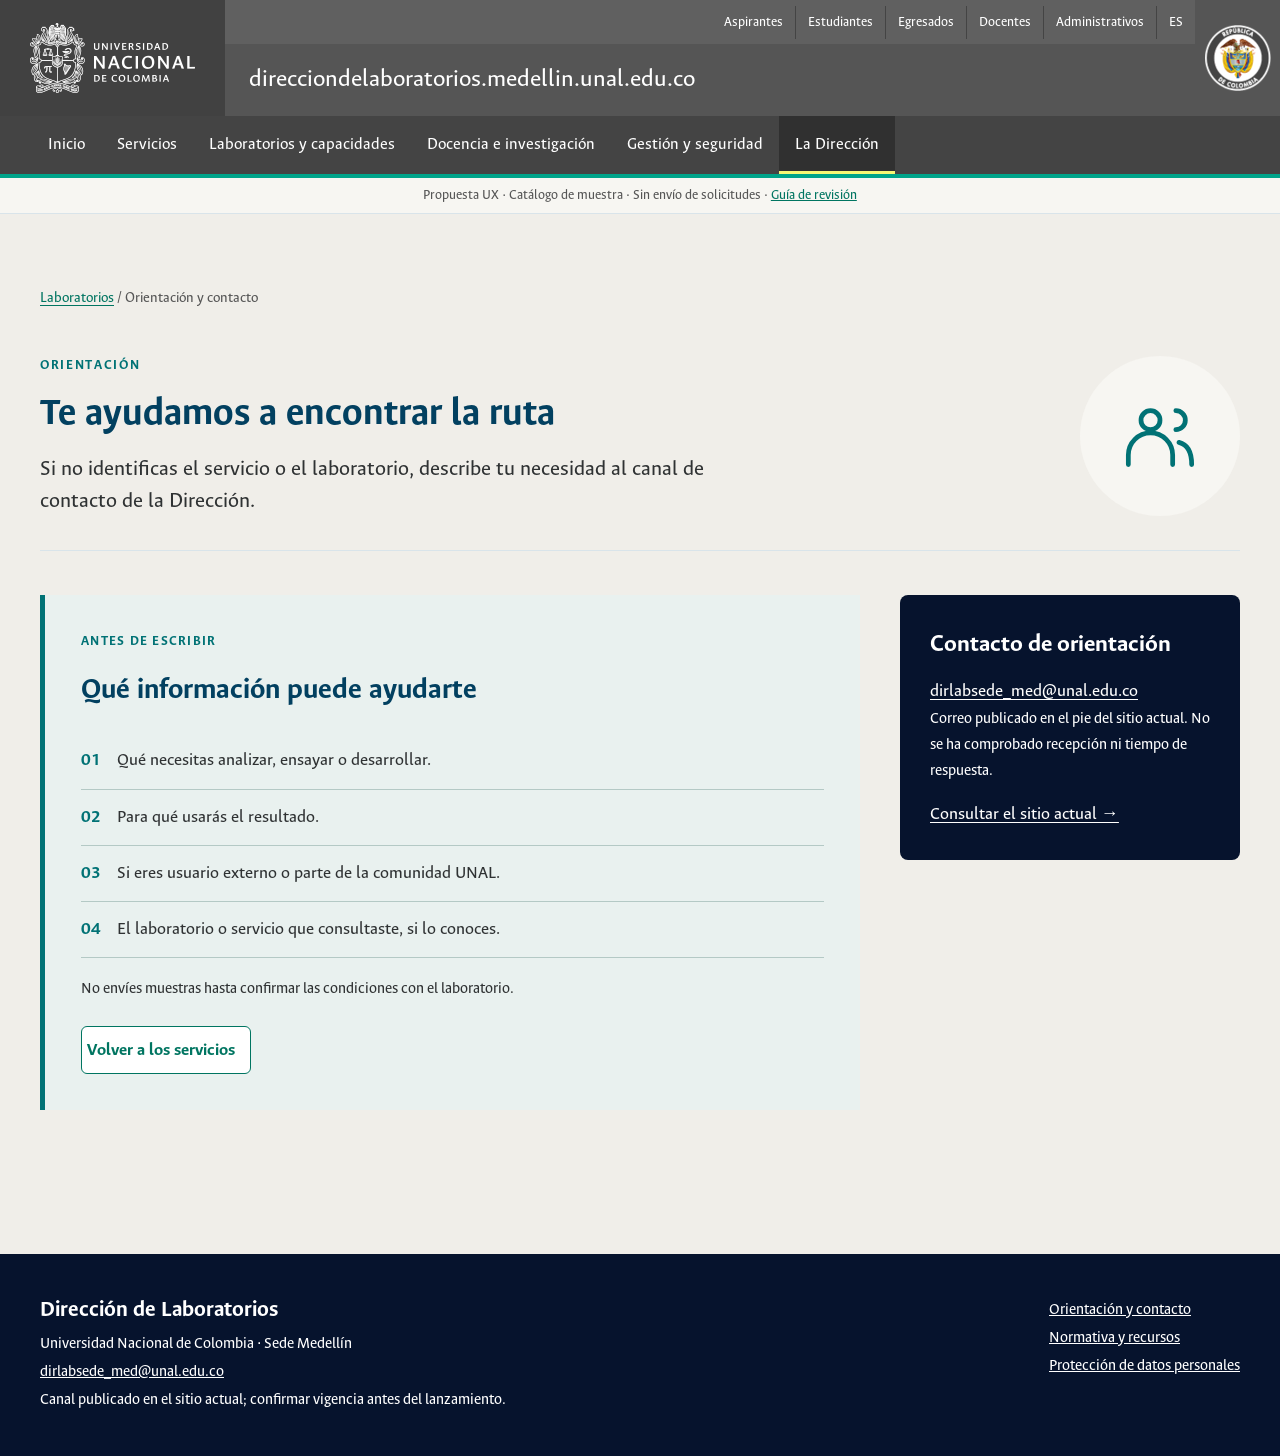
==== mockups/contacto.html @ 68851566 "Publicar prototipo navegable de laboratorios" ====
<!doctype html><html lang="es"><head><meta charset="utf-8"><meta name="viewport" content="width=device-width,initial-scale=1"><meta name="robots" content="noindex,nofollow"><title>Orientación y contacto · Propuesta DIRLAB</title><link rel="stylesheet" href="assets/fonts.css"><link rel="stylesheet" href="assets/sede-base.css"><link rel="stylesheet" href="assets/dirlab.css"><link rel="stylesheet" href="assets/preview.css"><script defer src="assets/catalogo.js"></script><script defer src="assets/prototipo.js"></script></head><body class="dl-preview"><a class="preview-skip" href="#contenido">Saltar al contenido</a><header class="preview-header"><a class="preview-logo" href="https://unal.edu.co/"><img src="assets/escudoUnal.png" alt="Universidad Nacional de Colombia"></a><nav class="preview-audiences" aria-label="Públicos institucionales"><a href="https://aspirantes.unal.edu.co/">Aspirantes</a><a href="https://medellin.unal.edu.co/estudiantes/">Estudiantes</a><a href="https://medellin.unal.edu.co/egresados">Egresados</a><a href="https://medellin.unal.edu.co/docentes/">Docentes</a><a href="https://medellin.unal.edu.co/administrativos/">Administrativos</a><span style="padding:6px 12px">ES</span></nav><div class="preview-domain"><a href="index.html">direcciondelaboratorios.medellin.unal.edu.co</a></div><div class="preview-seal"><img src="assets/sealColombia.png" alt="Escudo de la República de Colombia"></div></header><nav class="preview-nav" aria-label="Navegación de Laboratorios"><a href="index.html">Inicio</a><a href="servicios.html">Servicios</a><a href="laboratorios.html">Laboratorios y capacidades</a><a href="docencia.html">Docencia e investigación</a><a href="gestion.html">Gestión y seguridad</a><a href="direccion.html" aria-current="page">La Dirección</a><details><summary>Menú de Laboratorios</summary><a href="index.html">Inicio</a><a href="servicios.html">Servicios</a><a href="laboratorios.html">Laboratorios y capacidades</a><a href="docencia.html">Docencia e investigación</a><a href="gestion.html">Gestión y seguridad</a><a href="direccion.html" aria-current="page">La Dirección</a></details></nav><div class="preview-notice">Propuesta UX · Catálogo de muestra · Sin envío de solicitudes · <a href="../index.html">Guía de revisión</a></div><main id="contenido" class="dirlab unal-page sede-article" data-page="contacto"><div class="dl-wrap"><nav class="dl-breadcrumb" aria-label="Migas de pan"><a href="index.html">Laboratorios</a> / Orientación y contacto</nav><div class="dl-page-intro"><div><p class="dl-eyebrow">Orientación</p><h1>Te ayudamos a encontrar la ruta</h1><p class="dl-intro">Si no identificas el servicio o el laboratorio, describe tu necesidad al canal de contacto de la Dirección.</p></div><div class="dl-intro-symbol"><span class="dl-icon" aria-hidden="true"><svg viewBox="0 0 24 24" fill="none" stroke="currentColor" stroke-width="1.5" stroke-linecap="round" stroke-linejoin="round"><circle cx="9" cy="7" r="3"/><path d="M2 21v-3a7 7 0 0 1 14 0v3M17 4a3 3 0 0 1 0 6m1 4q4 1 4 7"/></svg></span></div></div><div class="dl-detail"><section class="inside-block inside-process"><p class="inside-label">Antes de escribir</p><h2>Qué información puede ayudarte</h2><ul><li>Qué necesitas analizar, ensayar o desarrollar.</li><li>Para qué usarás el resultado.</li><li>Si eres usuario externo o parte de la comunidad UNAL.</li><li>El laboratorio o servicio que consultaste, si lo conoces.</li></ul><p>No envíes muestras hasta confirmar las condiciones con el laboratorio.</p><div class="dl-actions"><a href="servicios.html" class="unal-btn unal-btn--secondary">Volver a los servicios</a></div></section><aside class="dl-panel"><h2>Contacto de orientación</h2><a href="mailto:dirlabsede_med@unal.edu.co">dirlabsede_med@unal.edu.co</a><p>Correo publicado en el pie del sitio actual. No se ha comprobado recepción ni tiempo de respuesta.</p><a href="https://direcciondelaboratorios.medellin.unal.edu.co/">Consultar el sitio actual →</a></aside></div></div></main><footer class="preview-footer"><div><strong>Dirección de Laboratorios</strong><p>Universidad Nacional de Colombia · Sede Medellín</p><p><a href="mailto:dirlabsede_med@unal.edu.co">dirlabsede_med@unal.edu.co</a></p><p>Canal publicado en el sitio actual; confirmar vigencia antes del lanzamiento.</p></div><div><p><a href="contacto.html">Orientación y contacto</a></p><p><a href="recursos.html">Normativa y recursos</a></p><p><a href="https://unal.edu.co/tratamiento-de-datos-personales.html">Protección de datos personales</a></p></div></footer></body></html>
---- mockups/assets/fonts.css ----
@font-face{
    font-family:"Ancizar_sans";
    src:url(ancizar-0.woff2) format("woff2");
    font-weight:300; font-style:normal; font-display:swap;
  }
@font-face{
    font-family:"Ancizar_sans";
    src:url(ancizar-1.woff2) format("woff2");
    font-weight:400; font-style:normal; font-display:swap;
  }
@font-face{
    font-family:"Ancizar_sans";
    src:url(ancizar-2.woff2) format("woff2");
    font-weight:700; font-style:normal; font-display:swap;
  }
---- mockups/assets/sede-base.css ----
@charset "UTF-8";

/* ========================================================================== 
   SISTEMA DE DISEÑO UNAL SEDE MEDELLÍN · 2026
   Capa base para Joomla 6 y compatibilidad con artículos existentes.
   ========================================================================== */

:root {
  /* Paleta institucional */
  --unal-azul-profundo: #06132D;
  --unal-azul-titulo: #024060;
  --unal-azul-subtitulo: #017275;
  --unal-verde-teal: #00A48A;
  --unal-verde-oliva: #9AB147;
  --unal-amarillo: #F7F874;
  --unal-fondo: #F0EEE9;
  --unal-fondo-suave: #F7F6F2;
  --unal-texto-cuerpo: #2F3233;
  --unal-texto-caption: #565656;
  --unal-borde: #D9E4EA;
  --unal-blanco: #FFFFFF;

  /* Variantes accesibles para texto y estados interactivos */
  --unal-enlace: #007561;
  --unal-enlace-hover: #00544C;
  --unal-error: #B23A2E;
  --unal-exito: #326B3A;
  --unal-foco: #006E63;

  /* Botones principales autorizados por el lineamiento */
  --unal-btn-horarios: #3EC6D9;
  --unal-btn-pago: #4CAF41;
  --unal-btn-bitacora: #1D3F72;
  --unal-btn-egresados: #F38B1D;

  /* Tipografía */
  --unal-font-principal: "Ancizar_sans", "Ancízar Sans", "Ancizar Sans", Tahoma, Geneva, sans-serif;
  --unal-text-xs: 0.75rem;
  --unal-text-sm: 0.875rem;
  --unal-text-base: 1rem;
  --unal-text-lg: 1.125rem;
  --unal-h6: 0.875rem;
  --unal-h5: 1.125rem;
  --unal-h4: clamp(20px, 19.17px + 0.22vw, 22px);
  --unal-h3: clamp(22px, 20.34px + 0.44vw, 26px);
  --unal-h2: clamp(26px, 23.51px + 0.66vw, 32px);
  --unal-h1: clamp(30px, 25.86px + 1.11vw, 40px);
  --unal-lh-h4: clamp(28px, 27.17px + 0.22vw, 30px);
  --unal-lh-h3: clamp(30px, 28.34px + 0.44vw, 34px);
  --unal-lh-h2: clamp(34px, 31.51px + 0.66vw, 40px);
  --unal-lh-h1: clamp(38px, 33.86px + 1.11vw, 48px);

  /* Espaciado base 4 px */
  --unal-space-1: 0.25rem;
  --unal-space-2: 0.5rem;
  --unal-space-3: 0.75rem;
  --unal-space-4: 1rem;
  --unal-space-5: 1.5rem;
  --unal-space-6: 2rem;
  --unal-space-7: 3rem;
  --unal-space-8: 4rem;

  /* Forma, elevación y composición */
  --unal-radius-sm: 0.375rem;
  --unal-radius-md: 0.625rem;
  --unal-radius-lg: 1rem;
  --unal-shadow-sm: 0 0.5rem 1.5rem rgba(6, 19, 45, 0.08);
  --unal-shadow-md: 0 1rem 2.5rem rgba(6, 19, 45, 0.12);
  --unal-gradiente: var(--unal-verde-teal);
  --unal-content-max: 80rem;
  --unal-color-primario-plantilla: var(--primary, var(--unal-azul-titulo));
  --unal-duracion-micro: 120ms;
  --unal-duracion-corta: 180ms;
  --unal-duracion-amplia: 320ms;
  --unal-easing: ease;

  /* Alias del sistema de diseño actualizado. Permiten que los componentes
     nuevos y los artículos existentes compartan una sola fuente de verdad. */
  --azul-profundo: var(--unal-azul-profundo);
  --azul-titulo: var(--unal-azul-titulo);
  --azul-subtitulo: var(--unal-azul-subtitulo);
  --verde-teal: var(--unal-verde-teal);
  --verde-teal-texto: var(--unal-enlace);
  --verde-oliva: var(--unal-verde-oliva);
  --amarillo: var(--unal-amarillo);
  --fondo: var(--unal-fondo);
  --texto-cuerpo: var(--unal-texto-cuerpo);
  --texto-caption: var(--unal-texto-caption);
  --borde: var(--unal-borde);
  --blanco: var(--unal-blanco);
  --font-principal: var(--unal-font-principal);
  --fs-h1: var(--unal-h1);
  --fs-h2: var(--unal-h2);
  --fs-h3: var(--unal-h3);
  --fs-h4: var(--unal-h4);
  --lh-h1: var(--unal-lh-h1);
  --lh-h2: var(--unal-lh-h2);
  --lh-h3: var(--unal-lh-h3);
  --lh-h4: var(--unal-lh-h4);
  --space-1: var(--unal-space-1);
  --space-2: var(--unal-space-2);
  --space-3: var(--unal-space-3);
  --space-4: var(--unal-space-4);
  --space-5: var(--unal-space-5);
  --space-6: var(--unal-space-6);
  --space-7: var(--unal-space-7);
  --space-8: var(--unal-space-8);
  --dur-micro: var(--unal-duracion-micro);
  --dur-corta: var(--unal-duracion-corta);
  --dur-amplia: var(--unal-duracion-amplia);

  /* Alias de compatibilidad con la plantilla y estilos publicados */
  --title-bg-color: var(--unal-verde-teal);
  --title-bg-act-color: var(--unal-enlace);
  --title-font-color: var(--unal-blanco);
  --title-font-act-color: var(--unal-blanco);
  --unal-red: var(--unal-error);
  --unal-yellow: var(--unal-amarillo);
  --unal-green: var(--unal-verde-oliva);
  --unal-green-gray: var(--unal-verde-teal);
  --unal-green-darker-gray: var(--unal-enlace);
  --unal-purple: var(--unal-azul-subtitulo);
  --unal-dark-blue: var(--unal-azul-profundo);
  --unal-white: var(--unal-blanco);
  --unal-text-title: 2.5rem;
  --unal-text-subtitle: 1.625rem;
  --unal-text-default: 1rem;
  --unal-text-menu: 1rem;
  --unal-text-small: 0.75rem;
  --unal-text-small2: 0.875rem;
}

body {
  background-color: var(--unal-fondo);
  color: var(--unal-texto-cuerpo);
  font-family: var(--unal-font-principal);
  line-height: 1.5;
}

/* Los títulos generales heredan el color principal configurado en la
   plantilla. La baja especificidad permite que héroes y componentes con
   fondo oscuro conserven sus colores de contraste particulares. */
:where(h1, h2, h3, h4, h5, h6) {
  color: var(--unal-color-primario-plantilla);
}

button,
input,
select,
textarea {
  font: inherit;
}

/* Base segura: no redefine .container, .row ni las columnas de Joomla. */
.unal-page,
.com-content-article,
.item-page {
  min-width: 0;
  max-width: 100%;
  color: var(--unal-texto-cuerpo);
  font-family: var(--unal-font-principal);
  overflow-wrap: anywhere;
}

.unal-page,
.unal-page *,
.unal-page *::before,
.unal-page *::after {
  box-sizing: border-box;
}

:where(.unal-page, .com-content-article, .item-page) :where(img, video, iframe, svg) {
  max-width: 100%;
  height: auto;
}

:where(.unal-page, .com-content-article, .item-page) :where(h1, h2, h3, h4, h5, h6) {
  margin-top: 0;
  margin-bottom: var(--unal-space-3);
  color: var(--unal-color-primario-plantilla);
  font-family: var(--unal-font-principal);
  font-weight: 700;
  text-wrap: balance;
}

:where(.unal-page, .com-content-article, .item-page) h1 { font-size: var(--unal-h1); line-height: var(--unal-lh-h1); }
:where(.unal-page, .com-content-article, .item-page) h2 { font-size: var(--unal-h2); line-height: var(--unal-lh-h2); }
:where(.unal-page, .com-content-article, .item-page) h3 { font-size: var(--unal-h3); line-height: var(--unal-lh-h3); color: var(--unal-color-primario-plantilla); }
:where(.unal-page, .com-content-article, .item-page) h4 { font-size: var(--unal-h4); line-height: var(--unal-lh-h4); color: var(--unal-color-primario-plantilla); }
:where(.unal-page, .com-content-article, .item-page) h5 { font-size: var(--unal-h5); line-height: 1.4; }
:where(.unal-page, .com-content-article, .item-page) h6 { font-size: var(--unal-h6); line-height: 1.55; letter-spacing: 0.06em; text-transform: uppercase; }

:where(.unal-page, .com-content-article, .item-page) p {
  color: var(--unal-texto-cuerpo);
  font-size: var(--unal-text-base);
  line-height: 1.625;
}

:where(.unal-page, .com-content-article, .item-page) a:not(.btn):not([class*="btn-"]) {
  color: var(--unal-enlace);
  text-decoration: underline;
  text-decoration-thickness: 0.08em;
  text-underline-offset: 0.18em;
}

:where(.unal-page, .com-content-article, .item-page) a:not(.btn):not([class*="btn-"]):hover {
  color: var(--unal-enlace-hover);
}

:where(a, button, input, select, textarea, summary):focus-visible {
  outline: 0.1875rem solid var(--unal-foco);
  outline-offset: 0.1875rem;
}

.visually-hidden,
.element-invisible {
  position: absolute !important;
  width: 1px !important;
  height: 1px !important;
  padding: 0 !important;
  margin: -1px !important;
  overflow: hidden !important;
  clip: rect(0, 0, 0, 0) !important;
  white-space: nowrap !important;
  border: 0 !important;
}

.visually-hidden-focusable:not(:focus):not(:focus-within) {
  position: absolute !important;
  width: 1px !important;
  height: 1px !important;
  overflow: hidden !important;
  clip: rect(0, 0, 0, 0) !important;
  white-space: nowrap !important;
}

/* Contenedor recomendado para artículos nuevos. */
.unal-page {
  width: 100%;
  margin-inline: auto;
}

.unal-page__inner {
  width: min(100%, var(--unal-content-max));
  min-width: 0;
  margin-inline: auto;
}

.unal-page__hero {
  position: relative;
  overflow: hidden;
  padding: clamp(2rem, 5vw, 4rem);
  border-radius: var(--unal-radius-md);
  background: var(--unal-azul-titulo);
  color: var(--unal-blanco);
}

.unal-page__hero::after,
.unal-divider {
  content: "";
  display: block;
  height: 0.375rem;
  border-radius: 999px;
  background: var(--unal-gradiente);
}

.unal-page__hero::after {
  position: absolute;
  inset: auto 0 0;
}

.unal-page__hero :where(h1, h2, h3, p) { color: var(--unal-blanco); }

.unal-grid {
  display: grid;
  grid-template-columns: repeat(auto-fit, minmax(min(100%, 14.375rem), 1fr));
  gap: var(--unal-space-5);
  min-width: 0;
}

.unal-card {
  position: relative;
  min-width: 0;
  overflow: hidden;
  border: 1px solid var(--unal-borde);
  border-radius: var(--unal-radius-md);
  background: var(--unal-blanco);
  box-shadow: var(--unal-shadow-sm);
}

.unal-card::before {
  content: "";
  display: block;
  height: 0.375rem;
  background: var(--unal-gradiente);
}

.unal-card__body { padding: var(--unal-space-5); }

.unal-btn {
  display: inline-flex;
  min-height: 2.75rem;
  align-items: center;
  justify-content: center;
  gap: var(--unal-space-2);
  padding: 0.6875rem 1.25rem;
  border: 2px solid transparent;
  border-radius: var(--unal-radius-sm);
  font-weight: 700;
  line-height: 1.2;
  text-align: center;
  text-decoration: none;
  cursor: pointer;
}

.unal-btn--primary { background: var(--unal-azul-titulo); color: var(--unal-blanco); }
.unal-btn--secondary { border-color: var(--unal-enlace); background: transparent; color: var(--unal-enlace-hover); }
.unal-btn--article { background: var(--unal-verde-oliva); color: var(--unal-azul-profundo); }
.unal-btn:hover { filter: brightness(0.94); text-decoration: none; }

.unal-callout {
  padding: var(--unal-space-5);
  border: 1px solid var(--unal-borde);
  border-left: 0.25rem solid var(--unal-verde-teal);
  border-radius: var(--unal-radius-md);
  background: var(--unal-blanco);
}

.unal-table-wrap {
  width: 100%;
  max-width: 100%;
  overflow-x: auto;
  border: 1px solid var(--unal-borde);
  border-radius: var(--unal-radius-md);
  background: var(--unal-blanco);
  -webkit-overflow-scrolling: touch;
}

.unal-table {
  width: 100%;
  border-collapse: collapse;
}

.unal-table :where(th, td) {
  padding: var(--unal-space-3) var(--unal-space-4);
  border-bottom: 1px solid var(--unal-borde);
  text-align: left;
  vertical-align: top;
}

.unal-table th { background: var(--unal-azul-titulo); color: var(--unal-blanco); }
.unal-table tbody tr:nth-child(even) { background: var(--unal-fondo-suave); }

.unal-accordion details {
  margin-bottom: var(--unal-space-3);
  overflow: hidden;
  border: 1px solid var(--unal-borde);
  border-radius: var(--unal-radius-sm);
  background: var(--unal-blanco);
}

.unal-accordion summary {
  padding: var(--unal-space-4) var(--unal-space-5);
  color: var(--unal-azul-titulo);
  font-weight: 700;
  cursor: pointer;
}

.unal-accordion details[open] summary { background: var(--unal-fondo-suave); }
.unal-accordion__content { padding: 0 var(--unal-space-5) var(--unal-space-5); }

@media (max-width: 56.25rem) {
  .unal-grid { grid-template-columns: repeat(2, minmax(0, 1fr)); }
}

@media (max-width: 37.5rem) {
  .unal-grid { grid-template-columns: minmax(0, 1fr); }
  .unal-btn { width: 100%; }
  .unal-page__hero { padding: var(--unal-space-6) var(--unal-space-5); }
}

@media (prefers-reduced-motion: reduce) {
  html { scroll-behavior: auto; }
  *, *::before, *::after {
    scroll-behavior: auto !important;
    animation-duration: 0.01ms !important;
    animation-iteration-count: 1 !important;
    transition-duration: 0.01ms !important;
  }
}

/*
* Hoja de estilos de sede - Oficina de telecomunicaciones de la sede Medellin
* En esta hoja se definen los estilos de la sede, el posicionamiento y 
* la estructura de los mismos
*/

/**  Estilos de la aplicación */
.tooltip {
	position: absolute;
	z-index: 1030;
	display: block;
	visibility: visible;
	font-size: 11px;
	line-height: 1.4;
	opacity: 0;
	background-color: var(--unal-amarillo);
	filter: alpha(opacity=0);
	-moz-border-radius: 3px;
	-webkit-border-radius: 3px;
	border-radius: 3px;
	padding: 4px;
}
/* .visually-hidden se define en la capa accesible 2026. */
.tooltip.in {
	opacity: 0.8;
	filter: alpha(opacity=80);
}

.tooltip.top {
	margin-top: -3px;
	padding: 5px 0;
}

.tooltip.right {
	margin-left: 3px;
	padding: 0 5px;
}

.tooltip.bottom {
	margin-top: 3px;
	padding: 5px 0;
}

.tooltip.left {
	margin-left: -3px;
	padding: 0 5px;
}

.pull-left {
	float: left;
}

/* .element-invisible se define en la capa accesible 2026. */



.clear {
	clear: both;
}

.left {
	float: left;
}

.right {
	float: right;
}

.right-sede>*,
.dep-row2-right>*,
.dep-2c-row2-right>*,
.component-right>* {
	float: right;
	width: 100%;
}

fieldset {
	padding: 1em;
	margin-top: 2em;
}

.searchintro {
	clear: both;

}



/** Estilo de los articulos y sus elementos **/

ul.actions li {
	display: inline;

}

.article-info dd {
	display: inline;
	padding: 0 5px;
	border-right: solid 1px var(--unal-borde);
}

.article-info {
	padding: 4px;
	margin: 0.5em;
	display: block;
	background: none !important;
}

.article-info-term {
	display: none;
}

.muted>.article-info {
	display: block;
	background: none !important;
}

/***********************************
* Posicionamiento de los elementos *
************************************/

/* Imagen superior de la plantilla*/
.backgroundTop {
	clear: both;
	width: 100%;
	margin: 0;
	padding: 0;
	box-sizing: border-box;
	position: relative !important;
}

#sede_bgtop {
	clear: both;
	width: 100%;
	margin: 0;
	padding: 0;
	box-sizing: border-box;
	position: relative !important;

}

.backgroundTopInside {
	color: #fff;
	position: absolute;
	width: auto !important;
	right: 80px;
	bottom: 0px;
	padding: 3px !important;
	z-index: 10;
}

.backgroundTop>* {
	width: 100%;
	max-width: 100% !important;
	margin: 0;
	padding: 0;
}


.transbox {
	background-color: rgba(255, 255, 255, 0.75);
	-webkit-transition: background-color 0.5s;
	transition: background-color 0.5s;
}

.transbox>.content {
	margin: 6px;
}

.transbox1 {
	margin: 20px;
	padding: 20px;
	background-color: rgba(255, 255, 255, 0.75);
	-webkit-transition: background-color 0.5s;
	transition: background-color 0.5s;
	border-radius: 5px;
}

.seven-row {
	vertical-align: middle;
}

.seven-row .col-md-3 {
	margin-top: 1em;
}


.component .transbox {
	border-radius: 5px;
	margin-right: 50px;
}

.transbox h1,
.transbox h2,
.transbox h3,
.transbox h4,
.transbox h5 {
	color: var(--unal-texto-cuerpo);
	font-family: var(--unal-font-principal);

}

.row>div>.transbox {
	padding: 0px;
	margin-left: 10px;
	margin-right: 0px;
	border-radius: 0 !important;

}

.transbox:hover {
	background-color: rgba(255, 255, 255, 0.9);
}

.darkbox,
.darkbox:hover {
	background-color: rgba(20, 20, 20, 0.7) !important;
	border-radius: 0 !important;
	color: #fff;
}

.darkbox h1,
.darkbox h2,
.darkbox h3,
.darkbox h4,
.darkbox h5,
.darkbox h6,
.darkbox h7,
.darkbox h8 {
	color: #fff;
}

.title_white {
	margin-left: 10px;
	padding: 0.5em 3em 0 3em;

	text-transform: uppercase;
	font-size: 1.2em;
	font-weight: bold;
	margin-bottom: -10px;
	color: var(--unal-texto-cuerpo);
	display: inline-block;
	background-color: rgba(230, 230, 230, 0.90);
	border-top: 1px solid var(--unal-verde-oliva);
	border-bottom: 2px solid var(--unal-verde-oliva);
}

.darkbox .table thead>tr>th,
.darkbox .table tbody>tr>th,
.darkbox .table tfoot>tr>th,
.darkbox .table thead>tr>td,
.darkbox .table tbody>tr>td,
.darkbox .table tfoot>tr>td {
	vertical-align: bottom;
	border-bottom: 1px solid #050505;
}

.darkbox .table-striped>tbody>tr:nth-child(odd)>td,
.darkbox.table-striped>tbody>tr:nth-child(odd)>th {
	background-color: rgba(0, 0, 0, 0.3);
}


.darkbox .table-hover>tbody>tr:hover>td,
.darkbox .table-hover>tbody>tr:hover>th {
	background-color: rgba(0, 0, 0, 0.7);
}

.transbox .content,
.transbox .title h3 {
	width: 100%;
	padding: px 9px;

}

.transbox .title h3 {
	padding: 10px 15px;
	background-color: var(--unal-texto-caption);
	color: #fff;
	font-size: 1.3em;
	font-weight: bold;
	padding-right: 50px;

}

.transbox .title {
	position: relative;
}

.transbox .title .image {
	padding: 10px 18px;
	color: #fff;
	font-size: 1.3em;
	font-weight: bold;
	position: absolute;
	top: 0;
	right: 0;
	width: 40px;
	height: 100%;
}

.chinche {
	background-image: url("../images/chinche.png");
	background-repeat: no-repeat;
	background-position: center center;
	background-size: 90%;
}


.site-url a {
	color: #fff;
}

#navbar-btn-group-sedes {
	position: absolute;
	right: 84px;
}

/* Ajuste de posición del submenú de Sedes - Solo en desktop */
@media (min-width: 768px) {
	.menu_sedes .dropdown-menu#sedes {
		left: -150px !important;
		right: auto !important;
	}
}



.width100 {
	max-width: 100% !important;
	width: 100px;
}

.width150 {
	max-width: 100% !important;
	width: 150px;
}

.width200 {
	max-width: 100% !important;
	width: 200px;
}

.width250 {
	max-width: 100% !important;
	width: 250px;
}


.width300 {
	max-width: 100% !important;
	width: 300px;
}

.width350 {
	max-width: 100% !important;
	width: 350px;
}

.width400 {
	max-width: 100% !important;
	width: 400px;
}

.width450 {
	max-width: 100% !important;
	width: 450px;
}

.width500 {
	max-width: 100% !important;
	width: 500px;
}

.width550 {
	max-width: 100% !important;
	width: 550px;
}

.width600 {
	max-width: 100% !important;
	width: 600px;
}

.width650 {
	max-width: 100% !important;
	width: 650px;
}

.width700 {
	max-width: 100% !important;
	width: 700px;
}

.width750 {
	max-width: 100% !important;
	width: 750px;
}

.width800 {
	max-width: 100% !important;
	width: 800px;
}

.width850 {
	max-width: 100% !important;
	width: 850px;
}

.width900 {
	max-width: 100% !important;
	width: 900px;
}

.width950 {
	max-width: 100% !important;
	width: 950px;
}


.btn-group * {
	max-width: none !important;
}

.prefooter,
.banner-1,
.banner-2 {
	padding: 0;
	margin: 0;
	width: 100%;
}

#unalTop {
	z-index: 10;
}

.prefooter {
	min-height: 60px;
}

.transbox hr {
	border-top: 1px solid var(--unal-texto-caption);
	padding: 0;
	margin-top: 0.5em;
	margin-bottom: 0.5em;
}

ul {
	line-height: 1.3em;
}

.ui-widget-content a {
	color: var(--unal-verde-oliva) !important;
}


.btn {
	padding: 6px 6px !important;
}



.nn_tabs-tab {
	border-bottom: none !important;
}

.jp-accordion h3 {
	font-size: 15px !important;
}

.tab-content,
.nn_tabs-toggle .active {
	background-color: var(--unal-borde) !important;
}




.jp-accordion a,
.nn_tabs-tab a {
	color: var(--unal-texto-caption) !important;

}


.tab-content {
	border-radius: 0 0 15px 15px !important;
}

.nn_tabs-toggle-inner {
	font-size: 14px;
	font-weight: bold;
}

.nn_tabs.top>ul.nav-tabs>li>a {
	background-color: var(--unal-borde);
}

.nn_tabs.top>ul.nav-tabs>li.active>a {
	background-color: var(--unal-fondo-suave) !important;
}


/* Gavick */

.nspPagination {
	width: 100%;
	display: block;
	text-align: center;
}

.nspPagination li {
	display: inline-block;
	-webkit-border-radius: 50%;
	-moz-border-radius: 50%;
	border-radius: 50%;
	cursor: pointer;
	float: none !important;
	height: 8px !important;
	margin: 1px 4px 0 0 !important;
	text-indent: -999em;
	width: 8px !important;
}


.nspBotInterface,
.nspTopInterface {
	clear: both;
	float: none !important;
	overflow: hidden;
}

.nspNext,
.nspPrev {
	display: none;
}


.ui-widget-content a {
	color: var(--unal-verde-oliva) !important;
}

.transbox1 .transbox {
	padding: 0;
}

.transbox h4 a,
.transbox h3 a,
.transbox h2 a,
.transbox h1 a {
	color: var(--unal-texto-cuerpo);
}

main .transbox .content h4 a {
	font-size: 18px;
}

.flexun {
	height: 60px
}


.navigation .btn {
	margin-left: 0px !important;
}

/* OBSOLETO: Estas reglas han sido movidas a layout-improvements.css con el nombre .home-layout
.home-right {
	vertical-align: bottom;
	position: absolute;
	bottom: 160px;

	text-align: right;
	width: 100%;
	padding-right: 20px;
}

.home-right>* {
	text-align: left;
}

.home-right>div {
	display: inline-block;
}
*/

@media (max-width: 800px) {
	.nspPagination {
		display: block !important;
	}
}

.tab-content * {
	max-width: 100%;
}



.title h1,
.title .transbox h2,
.title h3,
.title h4,
.title h5 {
	color: #fff !important;

}


#component {
	background-color: rgba(255, 255, 255, 0.8);
}

.transbox>.content>ul.menu {
	margin-left: 0px !important;
}

/*Minas Style*/

.info {
	background-color: var(--unal-texto-cuerpo);
	background-image: url(../images/bg-info.png);
	border-radius: 0 0 30px 0;
	background-repeat: no-repeat;
	background-position: 50% 0, 100% 100%;
	color: var(--unal-borde);
	padding: 45px 10px 20px;
	text-align: center;
	margin: 10px 0 30px;
}

.info h3 {
	color: var(--unal-borde) !important;
	font-style: italic;
	font-size: 22px;
	margin-top: 0;
}

.info h3:before {
	content: '';
}

.info a:hover {
	color: var(--unal-borde) !important;
}

.triangle-botom {
	color: var(--unal-texto-cuerpo);
	padding: 15px 30px 40px;
	margin: 20px 0;
	border-radius: 0 40px 0 40px;
}

.triangle-botom a {
	color: var(--unal-texto-cuerpo) !important;
}

.triangle-botom a:hover {
	color: #826200 !important;
	text-decoration: none !important;
}

.triangle-botom h2 {
	font-size: 35px;
	color: var(--unal-texto-cuerpo) !important;
}

.triangle-botom h2 strong {
	color: #ffffff;
	font-weight: normal;
}

.triangle-botom h2:before {
	content: '' !important;
	padding-right: 0;
}

.triangle-botom h3 {
	font-size: 30px !important;
	color: var(--unal-texto-cuerpo) !important;
	text-decoration: none;
	border-bottom: none !important;
}

.triangle-botom h3 strong {
	color: #ffffff;
	font-weight: normal;
}

.triangle-botom h3:before {
	color: #fff;
}

/*Ajustes de fabrik*/




#unalTop .btn-group:last-child {
	float: right;
	margin-right: 100px;
}

#unalTop .btn-group:last-child .caret {
	border-top-color: var(--primary) !important;
}

@media screen and (max-width: 767px) {
	#unalTop .btn-group:last-child {
		float: none;
		margin-right: 0;
	}
}



#imagen_fondo * {
	box-sizing: border-box;
}

#imagen_fondo {
	position: absolute;
	bottom: 130px;
	left: 5px;
	/*top: 118px;*/

	min-height: 50px;
}

#imagen_title {
	display: inline-block;
	margin: 0 40px 20px 0;
	padding: 8px;
	max-width: 750px;


}

#imagen_title a {
	color: #fff !important;
}

#imagen_title .desplegable_imagen {
	font-size: 30px;
	float: right;
	padding: 15px 25px 0 15px;
}

#imagen_title .desplegable_imagen * {
	padding: 0 !important;
	margin: 0 !important;
	line-height: 0.5em !important
}


#imagen_title:hover>.desplegable_imagen {
	display: inline;

}


@media (max-width: 991px) {
	/*#imagen_fondo{
	top: 100px;
}*/
}

@media (max-width: 800px) {
	#imagen_fondo {
		display: none;
	}
}


.imagen-logo {
	width: 40px;
	height: 40px;
	display: inline-block;
	background-image: url(../images/imagen-logo.png);
	background-position: center center;
	background-repeat: no-repeat;
	background-size: 30px;
	background-color: var(--unal-verde-oliva);
	margin: 2px;
}



.nspPagination li:hover,
.nspPagination li.active {
	background-color: #fff;
}

.card-body,
.com-users-login,
.com-users-reset,
.com-users-remind,
.fc_outer {
	color: var(--unal-texto-cuerpo) !important;
}

.card-body a,
.com-users-login a,
.com-users-reset a,
.com-users-remind a,
.fc_outer a {
	color: var(--unal-enlace) !important;
}

.card-body a:hover,
.com-users-login a:hover,
.com-users-reset a:hover,
.com-users-remind a:hover,
.fc_outer a:hover {
	color: var(--unal-enlace-hover) !important;
}

.unal-content img {
	max-width: 100%;
}



/* Estilo propio de HTML*/


.biselado {
	background: #2b2828;
	border: 5px outset #121111;
	text-align: center;
	border: 6px outset var(--unal-texto-cuerpo);
	color: white;

}

.un-padding {
	padding: 1em;
}

/*
.main-container {
	max-width: 1400px;
}*/

.transbox {
	color: var(--unal-texto-cuerpo);
}

.flex-grow {
	height: 100%;
}

.unal-header-top {
	margin: -35px 0 0 -15px;
	position: relative;
	width: 100%;
	overflow: hidden;
}

.unal-header-top img,
.unal-header-top video,
.unal-header-top iframe {
	max-width: 100%;
	height: auto;
	display: block;
}

@media (max-width: 991px) {
	.unal-header-top {
		margin: 0;
		padding: 0;
	}
}

@media (max-width: 767px) {
	.unal-header-top {
		margin: 0;
		padding: 0;
		width: 100%;
		margin-left: 0;
		margin-right: 0;
	}
}


/*Estilos UNAL 2023*/

/* Variables migradas al sistema institucional 2026. */


.unal-yellow-background {
	background-color: var(--unal-yellow);
	display: inline-block;
	padding: 4px;
}


.unal-yellow-line:after {
	content: "";
	border: 3px solid var(--unal-yellow);
	display: block;
	width: 120px;
}

.unal-purple-line:after {
	content: "";
	border: 3px solid var(--unal-purple);
	display: block;
	width: 120px;
}

.unal-red-line:after {
	content: "";
	border: 3px solid var(--unal-red);
	display: block;
	width: 120px;
}


table.unal-table1,
.unal-table1 th,
.unal-table1 td {
        border: 1px solid var(--unal-azul-profundo);
        border-collapse: collapse;
        padding: 5px;
}

.unal-table1 th {
        background-color: var(--unal-azul-profundo);
        color: white;
        letter-spacing: .2em;
        text-align: center;
        padding: 5px;

    }

.unal-table1 tr:hover {
        background-color: var(--unal-amarillo);
    }



/* La tipografía general de los artículos se define en la capa base 2026.
   Los divisores decorativos solo aparecen cuando se usa una clase de
   componente; ya no se dibuja una línea automática debajo de cada h1. */
main {
	font-size: var(--unal-text-default);
}


.unal-content-bottom {
	background-color: var(--unal-dark-blue);
	color: white;
	padding: 2em;
	font-size: var(--unal-text-small);

}

.unal-content-bottom a {
	font-weight: bold;
	color: white;
}


.unal-content-bottom-gray {
	background-color: var(--unal-white);
	padding: 2em;
	font-size: var(--unal-text-small);
	color: var(--unal-dark-blue);
	width: 100%;
	max-width: 100%;
	margin: 0;
	box-sizing: border-box;

}

.unal-content-bottom-gray a {
	font-weight: bold;
	color: var(--unal-dark-blue);

}



.mod-unal-top-menu li {
	font-size: var(--unal-text-subtitle);
}

.unal-box {
	padding: 1em;
	background-color: var(--unal-white);

}


.unal-content-box {
	background-color: var(--unal-white);
	display: inline-block;
	padding: 0.5em 1em;
	margin: 1em;
}

.unal-info-icon {
	background-image: url(../images/unal/info-btn-white.svg);
	width: 90px;
	height: 90px;
	background-size: cover;
	display: inline-block;
}

.unal-info-icon-blue {
	background-image: url(../images/unal/info-btn.svg);
	width: 90px;
	height: 90px;
	background-size: cover;
	display: inline-block;
}

.unal-info-icon-purple {
	background-image: url(../images/unal/info-p.svg);
	width: 90px;
	height: 90px;
	background-size: cover;
	display: inline-block;
}


.unal-clock-icon-purple {
	background-image: url(../images/unal/clock.svg);
	width: 90px;
	height: 90px;
	background-size: cover;
	display: inline-block;
}


.unal-btn {
	background-color: var(--unal-purple);
	color: white !important;
	padding: 7px 15px 7px 5px !important;

}

.border-purple {
	border-bottom: 5px solid var(--unal-purple);
	;
	margin-bottom: 10px;
}

.round {
	border-radius: 10px;
}

.unal-btn-blue {
	background-color: var(--unal-dark-blue);
	display: inline-block;
	text-align: center;
}

.btn.unal-btn a {
	color: white !important;
}

.unal-btn:hover,
.unal-btn a:hover {
	color: var(--unal-borde) !important;

}

.unal-icon-download {
	background-image: url(../images/unal/download.svg);
	background-size: cover;

	display: inline-block;
	margin: 3px 10px -5px 3px;
	width: 20px;
	height: 19px;
}

/* Navegación */
.unal-menu-disposition-2 .unal-menu-opener {
	margin: 0px -15px 0px -15px;
}

.unal-menu-opener {

	display: none;
}

.unal-menu-opener .icon {
	float: right;
	margin-right: 30px;
	padding: 5px;
	;
}

.unal-menu-opener .icon {
	display: inline-block;
	cursor: pointer;
}

.unal-menu-opener .icon .bar1,
.unal-menu-opener .icon .bar2,
.unal-menu-opener .icon .bar3 {
	width: 35px;
	height: 5px;
	background-color: #FFF;
	margin: 6px 0;
	transition: 0.4s;
}

/* Rotate first bar */
.unal-menu-opener .change .bar1 {
	transform: translate(0, 11px) rotate(-45deg);
}

/* Fade out the second bar */
.unal-menu-opener .change .bar2 {
	opacity: 0;
}

/* Rotate last bar */
.unal-menu-opener .change .bar3 {
	transform: translate(0, -11px) rotate(45deg);
}


.unal-top-nav {
	display: flex;
	list-style-type: none;
	margin: 0px -15px 0px -15px;
	align-items: stretch;
	flex-direction: row;
	font-weight: 200;
	font-style: italic;
	padding-inline-start: 0px;



}

.unal-top-nav>li {
	border: 1px solid #FFF;
	flex: 1 1 0;
	width: 0;

	padding: 8px 15px;
	display: block;
	text-align: center;
	line-height: 0.9em;
	word-wrap: break-word;
	max-width: 400px;
	display: flex;
	justify-content: center;
	align-items: center;
	margin-left: -1px;


}

.unal-top-nav>li.active {
	border: none;
}


.unal-top-nav a {
	font-size: var(--unal-text-menu);


}

/*Ajuste de los elementos del home*/
.unal-home-img{
	max-height: 180px;
	overflow: hidden;
	position: relative;
}

.unal-home-date{
	position: absolute ;
	right: 20px;
	bottom: 10px;
	font-size: var(--unal-text-default);
	color: white;
	text-shadow: var(--unal-texto-cuerpo) 0px 0px 3px;
	font-weight: bold;

}
.unal-home-card{
	background-color: var(--unal-white);
	display: flex;
	flex-direction: column;
	height: 100%;
	align-self: stretch;
	border-bottom: 10px solid white;
	cursor: pointer; 
	

}
.stretch-content {
	justify-content: stretch;
	
}

.unal-home-title {
    margin: 10px 15px;
    font-size: var(--unal-text-default);
    font-weight: bold;
    color: var(--unal-dark-blue);
    line-height: 1em;
}

.unal-home-title:after {
    content: "";
    border: 2px solid var(--unal-red);
    display: block;
    width: 120px;
    margin: 10px 0;
}

.unal-home-desc{
	font-size: var(--unal-text-small);	
	margin: 0 10px 10px 10px;
	line-height: normal;
	text-align: justify;
}

.unal-home-buttons{
	margin-top: 10px;
}


.unal-home-buttons img{ 
	transition: transform .2s; /* Animation */
}
.unal-home-buttons img:hover{
	transform: scale(1.1);
}

@media only screen and (max-width: 850px) {
	.unal-home-buttons{
		margin-left: 15px !important;
	}
}

.dot-elastic {
	float: right;
	margin: 3px 15px;
	position: relative;
	width: 8px;
	height: 8px;
	border-radius: 4px;
	background-color: var(--unal-purple);
	color: var(--unal-purple);
	animation: dot-elastic 1s infinite linear;
  }
  .dot-elastic::before, .dot-elastic::after {
	content: "";
	display: inline-block;
	position: absolute;
	top: 0;
  }
  .dot-elastic::before {
	left: -15px;
	width: 8px;
	height: 8px;
	border-radius: 4px;
	background-color: var(--unal-purple);
	color: var(--unal-purple);
	animation: dot-elastic-before 1s infinite linear;
  }
  .dot-elastic::after {
	left: 15px;
	width: 8px;
	height: 8px;
	border-radius: 4px;
	background-color: var(--unal-purple);
	color: var(--unal-purple);
	animation: dot-elastic-after 1s infinite linear;
  }
  
.uk-panel li {
	list-style-type: disc;
}

/*Widgetkit*/

.uk-accordion .uk-accordion-title {
	background-color: var(--title-bg-color);
	color: var(--title-font-color) !important;
	padding: 10px 25px 10px 25px;
	font-style: italic;

}

.uk-accordion .uk-open .uk-accordion-title {
	background-color: var(--title-bg-act-color);
	color: var(--title-font-act-color) !important;
	padding: 10px 25px 10px 25px;
}



.uk-scope .uk-accordion>:nth-child(n+2) {
	margin-top: 10px !important;
}

.uk-scope .uk-accordion-title {
	font-size: var(--unal-text-default) !important;

}

.uk-scope .uk-accordion-title::before {
	background-image: url("data:image/svg+xml;charset=UTF-8,%3Csvg width='64px' height='64px' viewBox='0 0 24 24' fill='none' xmlns='http://www.w3.org/2000/svg'%3E%3Cg id='SVGRepo_bgCarrier' stroke-width='0'%3E%3C/g%3E%3Cg id='SVGRepo_tracerCarrier' stroke-linecap='round' stroke-linejoin='round'%3E%3C/g%3E%3Cg id='SVGRepo_iconCarrier'%3E%3Cpath d='M9 12H15' stroke='%23fff' stroke-width='2' stroke-linecap='round' stroke-linejoin='round'%3E%3C/path%3E%3Cpath d='M12 9L12 15' stroke='%23fff' stroke-width='2' stroke-linecap='round' stroke-linejoin='round'%3E%3C/path%3E%3Cpath d='M21 12C21 16.9706 16.9706 21 12 21C7.02944 21 3 16.9706 3 12C3 7.02944 7.02944 3 12 3C16.9706 3 21 7.02944 21 12Z' stroke='%23fff' stroke-width='2'%3E%3C/path%3E%3C/g%3E%3C/svg%3E") !important;
}



/*Switcher de Widgetkit*/

.unal-switcher {
	background-color: var(--unal-white);
}

.uk-scope .uk-subnav-pill>*>:first-child {
	color: white !important;
}

.uk-scope .uk-subnav-pill>*>:first-child:hover {
	color: var(--unal-texto-caption) !important;

}

.uk-scope .uk-margin {
	padding: 1em;
}

.uk-margin-remove-top {
	padding: 0em 1em 0em 1em;
}

.uk-subnav li a {
	color: white;
	font-style: italic;
	font-size: var(--unal-text-default) !important;
	padding: 10px 15px !important;
	font-weight: bold;

}


.uk-scope .uk-subnav>*>:first-child {
	text-transform: none !important;
}



.uk-subnav .uk-active {
	background-color: var(--unal-green-darker-gray) !important;

}

.uk-scope .uk-subnav {
	margin: 0px !important;
}

.uk-scope .uk-subnav>* {
	padding-left: 0 !important;
}

.uk-subnav {
	background-color: var(--unal-green-gray) !important;
}

.uk-subnav-pill .uk-active a {
	background-color: var(--unal-green-darker-gray) !important;
}


.uk-scope .uk-margin-small-top {
	max-width: 100%;
}

/*Side menu*/

.unal-side-menu {
	margin-left: 0;
}

.unal-content {
	display: flex;
	flex-direction: row;
	gap: 30px;
	width: 100%;
	max-width: 100%;
	min-width: 0;
}

.unal-side-menu {
	flex: 0 1 300px;
	width: 300px;
	max-width: 100%;
	min-width: 0;
}

.unal-content {
	flex-grow: 1;
}

.unal-side-menu {
	display: flex;
}

/* Menú para disposición vertical */

.unal-menu-disposition-2,
.unal-menu-disposition-2 .unal-top-nav>li {
	width: 100%;
}

.unal-menu-disposition-2 .unal-top-nav {
	margin: 0px;
}


.unal-menu-disposition-2 .unal-top-nav>li {
	border: none;
	text-align: left;
	font-style: normal;
}

.unal-menu-disposition-2 .unal-top-nav-item,
.unal-menu-disposition-2 .mod-unal-top-menu {
	display: block;
}

.unal-menu-disposition-2 .unal-top-nav>li.active>* {
	padding-left: 15px;
	font-weight: bold;
}

.unal-menu-disposition-2 .unal-top-nav>li {
	padding-top: 0px;
	padding-bottom: 0px;

}

.unal-menu-disposition-2 .unal-top-nav>li>* {
	padding: 5px 0 10px 0;
	display: block
}


.unal-menu-disposition-2 .unal-top-nav>li>* {
	padding: 15px 0 15px 0;
	display: block
}

.unal-menu-disposition-2 li:last-child{
	padding-bottom: 20px;
}

.unal-content-padding .main-container {
	min-width: 0;
	margin-left: 0 !important;
}


.unal-content-padding {
	padding: 2em;
}


.unal-menu-disposition-2 .unal-top-nav-item:after {
	content: "";
	border-bottom: 3px solid white;
	display: block;
	width: 50%;
}



.teachers-subtitle {
	font-weight: bold;
}

.teachers-cvlac {
	background-color: var(--unal-dark-blue);
	color: white !important;
	border-radius: 6px;
	display: inline-block;
	padding: 3px 10px;
	margin: 1em 0;
}

.teachers-cvlac a {
	color: white !important;
}

.teachers-subtitle2 {
	font-size: var(--unal-text-small);
	font-weight: bold;
}

.teachers-right h2 {
	margin-top: 5px !important;
	margin-bottom: 5px !important;

}

.teachers-right {
	font-size: var(--unal-text-small);
}
.unal-teacher-container{
line-height: 125%;
}

.main-container ul,
.main-container ol {
	margin-left: 0;
}

@media only screen and (max-width: 850px) {
	.unal-content {
		display: block;
		gap: 0;
	}

	.unal-side-menu {
		width: 100%;
		margin: 0px;
	}
}

.social-links img{ 
	transition: transform .2s; /* Animation */
}
.social-links img:hover{
	transform: scale(1.5);
}


@media only screen and (max-width: 850px) {
	.unal-content-padding .main-container {
		margin-left: 0px !important;
	}

	.unal-menu-opener {
		display: block;
	}

	.unal-menu-disposition-2 .mod-unal-top-menu {
		margin: 0;
	}


	.unal-top-nav>li {
		width: 100%;
		max-width: 100%;
	}

	.unal-top-nav {
		display: block;

	}

	.open-closed {
		display: none !important;
	}

	.unal-content-padding {
		padding: 0px;
	}

	.unal-menu-disposition-1 .unal-top-nav{
		margin: 0px;
	}
	
	
	.unal-content-bottom-gray {
		margin: 0px -15px -30px -15px;

	}

}

/* Fix for gavick*/

.gkNspPM-VideoList figcaption {
	min-height: 140px;
	;
}

/* Posgrados */

.posgrado-container {
	display: flex;
	flex-direction: row;
	background-color: white;
	-webkit-box-shadow: 3px 3px 3px 0px var(--unal-purple);
	-moz-box-shadow: 3px 3px 3px 0px var(--unal-purple);
	box-shadow: 3px 3px 3px 0px var(--unal-purple);
	margin: 12px 0;
}

.posgrado-image {
	width: 40%
}

.posgrado-body {
	width: 60%;
	padding: 1em;
	position: relative;
}

.posgrado-title {
	font-weight: bold;
	color: var(--unal-dark-blue);
	font-size: 17pt;
	margin-bottom: 5px;
    line-height: 1.1em;

}

	
.posgrado-ver-mas {
	position: absolute;
	bottom: 0px;
	right: 10px;

}
 .deut-profile-grid {
    display: grid;
    grid-template-columns: repeat(auto-fit, minmax(min(100%, 250px), 1fr));
    gap: 20px;
    justify-content: center;
  }
  .deut-profile-card {
    border: 2px solid var(--unal-enlace);
    padding: 15px;
    text-align: center;
    background-color: #ffffff;
    box-shadow: 0 4px 8px rgba(0,0,0,0.1);
    transition: transform 0.3s ease;
  }
  .deut-profile-card:hover {
    transform: translateY(-5px);
  }
  .deut-profile-card__image {
    border-radius: 50%;
    width: 200px;
    height: 200px;
    object-fit: cover;
    margin-bottom: 15px;
  }
  .deut-profile-card__name {
    color: #1c3669;
    font-size: 18px;
    font-weight: bold;
    font-family: var(--unal-font-principal);
    margin-bottom: 10px;
  }
  .deut-profile-card__description {
    color: var(--unal-enlace);
    font-size: 14px;
    font-family: var(--unal-font-principal);
    margin-bottom: 10px;
  }
  .deut-profile-card__group {
    color:#0d6759;
    font-size: 14px;
    font-weight: bold;
    font-family: var(--unal-font-principal);
  }
  /* add 19/03/2025*/
  .section-vida {
            padding: 20px;
            margin: 20px;
            border-radius: 10px;
            box-shadow: 0 4px 8px rgba(0, 0, 0, 0.1);
        }

        /* Fondo para cada sección */
        .decanatura {
            background-color: #ccf5fb; 
        }
	
	.secretaria-facultad {
            background-color: #30a5e8; 
        }

        .vicedecanatura-academica {
            background-color: #75c3f1; 
        }

        .vicedecanatura-investigacion {
            background-color: var(--unal-azul-titulo); 
        }

        .departamento-ciencias {
            background-color: #ccf5fb; 
        }

        .direccion-bienestar {
            background-color: #30a5e8; 
        }

        .comunicaciones {
            background-color: #75c3f1; 
        }

		/* actualizacion 20/03/2025*/
		/* Pharmacy Program Styles - Prefix used to avoid conflicts */
.pharmacy-program * {
    box-sizing: border-box;
}

.pharmacy-program {
    max-width: 1200px;
    margin: 0 auto;
    padding: 20px;
    line-height: 1.6;
    font-family: var(--unal-font-principal);
}

.pharmacy-title-container {
    background-color: #2ec2f5;
    border: 3px dashed #63f8ed;
    padding: 30px 20px;
    margin-bottom: 30px;
    text-align: center;
    border-radius: 5px;
    transition: background-color 0.3s ease;
}

.pharmacy-title {
    color: #ffffff;
    font-family: var(--unal-font-principal);
    font-size: 36px;
    font-weight: bold;
    margin: 0;
    padding: 0;
}

.pharmacy-section {
    margin-bottom: 30px;
}

.pharmacy-section-title {
    font-size: 20px;
    margin-bottom: 15px;
    color: var(--unal-texto-cuerpo);
    border-bottom: 2px solid #2ec2f5;
    padding-bottom: 5px;
}

.pharmacy-content-paragraph {
    margin-bottom: 20px;
    text-align: justify;
}

.pharmacy-list {
    padding-left: 20px;
    margin-bottom: 20px;
    list-style-type: disc;
}

.pharmacy-list li {
    margin-bottom: 15px;
}

.pharmacy-download-link {
    display: inline-block;
    background-color: #2ec2f5;
    color: white !important; /* Override Joomla link colors */
    padding: 10px 20px;
    text-decoration: none;
    border-radius: 5px;
    margin-top: 10px;
    transition: background-color 0.3s ease;
}

.pharmacy-download-link:hover {
    background-color: #63f8ed;
    text-decoration: none !important; /* Override Joomla hover styles */
}

/* Responsive styles */
@media (max-width: 768px) {
    .pharmacy-title {
        font-size: 28px;
    }
    
    .pharmacy-section-title {
        font-size: 18px;
    }
}

@media (max-width: 480px) {
    .pharmacy-title {
        font-size: 24px;
    }
    
    .pharmacy-program {
        padding: 10px;
    }
}
/* Add these styles to your existing pharmacy-program CSS file */

/* Iframe container with responsive design */
.pharmacy-iframe-container {
    position: relative;
    width: 100%;
    height: 0;
    padding-bottom: 56.25%; /* 16:9 aspect ratio by default */
    margin-bottom: 20px;
    overflow: hidden;
    border: 1px solid var(--unal-borde);
    border-radius: 5px;
}

/* Style for the curriculum iframe */
.pharmacy-curriculum-iframe {
    position: absolute;
    top: 0;
    left: 0;
    width: 100%;
    height: 100%;
    border: none;
    background-color: var(--unal-fondo-suave);
}

/* For PDF documents, a taller aspect ratio is often better */
.pharmacy-iframe-container.pdf {
    padding-bottom: 129%; /* Approximately A4 aspect ratio */
}

/* Responsive adjustments for the iframe */
@media (max-width: 768px) {
    .pharmacy-iframe-container {
        padding-bottom: 75%; /* Slightly taller on tablets */
    }
}

@media (max-width: 480px) {
    .pharmacy-iframe-container {
        padding-bottom: 100%; /* Square on mobile for better viewing */
    }
}
  /* add 19/03/2025*/
  .section-vida {
	padding: 20px;
	margin: 20px;
	border-radius: 10px;
	box-shadow: 0 4px 8px rgba(0, 0, 0, 0.1);
}

/* Fondo para cada sección */
.decanatura {
	background-color: #ccf5fb; 
}

.secretaria-facultad {
	background-color: #30a5e8; 
}

.vicedecanatura-academica {
	background-color: #75c3f1; 
}

.vicedecanatura-investigacion {
	background-color: var(--unal-azul-titulo); 
}

.departamento-ciencias {
	background-color: #ccf5fb; 
}

.direccion-bienestar {
	background-color: #30a5e8; 
}

.comunicaciones {
	background-color: #75c3f1; 
}

/* actualizacion 20/03/2025*/
/* Pharmacy Program Styles - Prefix used to avoid conflicts */
.pharmacy-program * {
box-sizing: border-box;
}

.pharmacy-program {
max-width: 1200px;
margin: 0 auto;
padding: 20px;
line-height: 1.6;
font-family: var(--unal-font-principal);
}

.pharmacy-title-container {
background-color: #2ec2f5;
border: 3px dashed #63f8ed;
padding: 30px 20px;
margin-bottom: 30px;
text-align: center;
border-radius: 5px;
transition: background-color 0.3s ease;
}

.pharmacy-title {
color: #ffffff;
font-family: var(--unal-font-principal);
font-size: 36px;
font-weight: bold;
margin: 0;
padding: 0;
}

.pharmacy-section {
margin-bottom: 30px;
}

.pharmacy-section-title {
font-size: 20px;
margin-bottom: 15px;
color: var(--unal-texto-cuerpo);
border-bottom: 2px solid #2ec2f5;
padding-bottom: 5px;
}

.pharmacy-content-paragraph {
margin-bottom: 20px;
text-align: justify;
}

.pharmacy-list {
padding-left: 20px;
margin-bottom: 20px;
list-style-type: disc;
}

.pharmacy-list li {
margin-bottom: 15px;
}

.pharmacy-download-link {
display: inline-block;
background-color: #2ec2f5;
color: white !important; /* Override Joomla link colors */
padding: 10px 20px;
text-decoration: none;
border-radius: 5px;
margin-top: 10px;
transition: background-color 0.3s ease;
}

.pharmacy-download-link:hover {
background-color: #63f8ed;
text-decoration: none !important; /* Override Joomla hover styles */
}

/* Responsive styles */
@media (max-width: 768px) {
.pharmacy-title {
font-size: 28px;
}

.pharmacy-section-title {
font-size: 18px;
}
}

@media (max-width: 480px) {
.pharmacy-title {
font-size: 24px;
}

.pharmacy-program {
padding: 10px;
}
}
/* Add these styles to your existing pharmacy-program CSS file */

/* Iframe container with responsive design */
.pharmacy-iframe-container {
position: relative;
width: 100%;
height: 0;
padding-bottom: 56.25%; /* 16:9 aspect ratio by default */
margin-bottom: 20px;
overflow: hidden;
border: 1px solid var(--unal-borde);
border-radius: 5px;
}

/* Style for the curriculum iframe */
.pharmacy-curriculum-iframe {
position: absolute;
top: 0;
left: 0;
width: 100%;
height: 100%;
border: none;
background-color: var(--unal-fondo-suave);
}

/* For PDF documents, a taller aspect ratio is often better */
.pharmacy-iframe-container.pdf {
padding-bottom: 129%; /* Approximately A4 aspect ratio */
}

/* Responsive adjustments for the iframe */
@media (max-width: 768px) {
.pharmacy-iframe-container {
padding-bottom: 75%; /* Slightly taller on tablets */
}
}

@media (max-width: 480px) {
.pharmacy-iframe-container {
padding-bottom: 100%; /* Square on mobile for better viewing */
}
}

/*24/07/2025*/
.equipo-container {
	width: 100%;
	max-width: 100%;
	min-width: 0;
	margin: 0 auto;
	padding: 0 16px;
	box-sizing: border-box;
	overflow-wrap: anywhere;
}
.h1-equipo {
	text-align: center;
	color: var(--unal-azul-titulo);
	font-size: 2.5em;
	margin-bottom: 20px;
	text-shadow: 2px 2px 4px rgba(0,0,0,0.1);
}
.h2-equipo {
	text-align: center;
	color: var(--unal-texto-cuerpo);
	font-size: 2em;
	margin: 40px 0 20px;
}
.h3-equipo {
	text-align: center;
	color: var(--unal-texto-cuerpo);
	font-size: 1.6em;
	margin: 40px 0 20px;
	text-transform: uppercase;
	letter-spacing: 1px;
	position: relative;
}
.h3-equipo::after {
	content: '';
	display: block;
	width: 80px;
	height: 3px;
	background: linear-gradient(90deg, var(--unal-verde-teal), var(--unal-verde-teal));
	border-radius: 2px;
	margin: 8px auto 0;
}
.equipo-container {
	display: flex;
	flex-wrap: wrap;
	gap: 20px;
	justify-content: center;
	margin: 0 auto;
	max-width: 1200px;
	padding: 0;
	box-sizing: border-box;
	min-width: 0;
}
.carta-equipo {
	flex: 1 1 280px;
	max-width: 300px;
	background: #fff;
	border-radius: 15px;
	box-shadow: 0 8px 25px rgba(0,0,0,0.15);
	padding: 20px;
	border: 1px solid rgba(96,190,177,0.3);
	display: flex;
	flex-direction: column;
	align-items: center;
	transition: transform 0.3s ease, box-shadow 0.3s ease, border-color 0.3s ease;
	animation: flotar-equipo 6s ease-in-out infinite;
	box-sizing: border-box;
	min-width: 0;
}
.carta-equipo:hover {
	transform: translateY(-12px);
	box-shadow: 0 15px 35px rgba(0,0,0,0.2);
	border-color: var(--unal-verde-teal);
}
.image-container {
	width: 100%;
	aspect-ratio: 300/332;
	perspective: 1000px;
	margin-bottom: 15px;
	position: relative;
	overflow: hidden;
	box-sizing: border-box;
}
.image-flip-inner {
	width: 100%;
	height: 100%;
	transform-style: preserve-3d;
	transition: transform 0.6s;
	border-radius: 12px;
}
.image-container:hover .image-flip-inner {
	transform: rotateY(180deg);
}
.image-front, .image-back {
	position: absolute;
	top: 0;
	left: 0;
	width: 100%;
	height: 100%;
	backface-visibility: hidden;
	border-radius: 12px;
}
.image-front img {
	width: 100%;
	height: 100%;
	object-fit: cover;
	border-radius: 12px;
	box-shadow: 0 4px 15px rgba(0,0,0,0.1);
	display: block;
	max-width: 100%;
	height: auto;
}
.image-back .contact-info a { color: #ffffff !important; text-decoration: underline; word-break: break-word; }
.image-back {
	transform: rotateY(180deg);
	background: linear-gradient(180deg, #2BABE3, var(--unal-verde-teal));
	color: #fff;
	display: flex;
	flex-direction: column;
	justify-content: center;
	align-items: center;
	padding: 15px;
	box-sizing: border-box;
	text-align: center;
}
.image-back .contact-info {
	font-size: 0.85rem;
	line-height: 1.4;
	word-break: break-word;
}
.image-back .contact-info strong {
	display: block;
	margin-bottom: 8px;
	font-size: 0.9rem;
}
.image-back .contact-info div {
	margin-bottom: 5px;
	white-space: normal;
}
.image-back a {
	color: inherit;
	text-decoration: underline;
}
.image-back .contact-info div:nth-child(2) {
	color: #ffffff !important;
	word-break: break-word;
}
.h4-equipo {
	margin: 10px 0;
	text-align: center;
	font-weight: bold;
	color: var(--unal-azul-titulo);
	font-size: 1.1em;
	line-height: 1.3;
}
.carta-equipo p {
	margin: 0;
	text-align: center;
	line-height: 1.4;
	color: var(--unal-azul-subtitulo);
	font-weight: bold;
}
@keyframes flotar-equipo {
	0%,100% { transform: translateY(0); }
	50% { transform: translateY(-8px); }
}
@media (max-width: 420px) {
	.h1-equipo { font-size: 1.8em; }
	.h3-equipo { font-size: 1.1em; margin: 28px 0 14px; }
	.carta-equipo { max-width: 100%; padding: 16px; }
}
/* 25/07/2025 */
.main-container-fcv {
display: block;
width: 100%;
max-width: 100%;
margin: 0;
padding: 0;
box-sizing: border-box;
overflow: hidden;
}

.container-fcv {
background: rgba(255, 255, 255, 0.95);
border-radius: 8px;
padding: 5px;
margin: 0;
box-shadow: 0 4px 8px rgba(0, 0, 0, 0.1);
backdrop-filter: blur(10px);
width: 100%;
max-width: 100%;
box-sizing: border-box;
overflow-x: hidden;
}

.table-wrapper-fcv {
width: 100%;
margin-bottom: 15px;
border: 1px solid var(--unal-borde);
border-radius: 8px;
overflow: hidden;
box-sizing: border-box;
overflow-x: auto;
}

.table-fcv {
width: 100%;
border-collapse: collapse;
background: white;
font-size: 18px;
min-width: 100%;
}

.table-fcv th,
.table-fcv td {
padding: 15px;
border-bottom: 1px solid var(--unal-borde);
vertical-align: top;
text-align: left;
word-wrap: break-word;
overflow-wrap: break-word;
}

.tr-fcv:nth-child(even) {
background-color: var(--unal-fondo-suave);
}

.tr-fcv:hover {
background-color: var(--unal-fondo-suave);
transition: all 0.3s ease;
}

.th-fcv {
background: linear-gradient(135deg, var(--unal-azul-titulo), var(--unal-texto-cuerpo));
color: white;
font-weight: 600;
font-size: 17px;
}

.dependencia-fcv {
font-weight: bold;
color: var(--unal-azul-titulo);
font-size: 17px;
}

.email-fcv {
text-decoration: none;
font-weight: 500;
color: var(--unal-enlace);
word-break: break-all;
overflow-wrap: break-word;
hyphens: auto;
}

.email-fcv:hover {
text-decoration: underline;
}

.extension-fcv {
color: var(--unal-texto-caption);
font-size: 16px;
}

.location-fcv {
color: var(--unal-texto-caption);
font-style: italic;
font-size: 16px;
}

.bottom-sections-fcv {
margin-top: 15px;
}

.social-section-fcv,
.contact-point-fcv {
background: var(--unal-fondo-suave);
color: var(--unal-texto-cuerpo);
border: 1px solid var(--unal-borde);
padding: 12px;
border-radius: 8px;
box-shadow: 0 2px 4px rgba(0, 0, 0, 0.1);
margin-bottom: 12px;
width: 100%;
box-sizing: border-box;
overflow-wrap: break-word;
}

.h2-fcv,
.h3-fcv {
margin: 0 0 10px;
color: var(--unal-texto-cuerpo);
}

.h2-fcv {
font-size: 1.3em;
}

.h3-fcv {
font-size: 1.2em;
}

@media (max-width: 375px) {
.main-container-fcv {
padding: 0;
overflow-x: hidden;
width: 100%;
max-width: 100%;
}

.container-fcv {
background: transparent;
border: none;
box-shadow: none;
backdrop-filter: none;
padding: 4px;
border-radius: 0;
margin: 0;
width: 100%;
max-width: 100%;
overflow-x: hidden;
}

.table-wrapper-fcv {
background: transparent;
border: none;
margin-bottom: 8px;
border-radius: 0;
overflow-x: hidden;
width: 100%;
max-width: 100%;
-webkit-overflow-scrolling: touch;
}

.table-fcv thead {
display: none;
}

.table-fcv,
.table-fcv tbody,
.table-fcv tr,
.table-fcv td {
display: block;
width: 100%;
}

.table-fcv tr {
border: 1px solid var(--unal-borde);
border-radius: 8px;
margin-bottom: 12px;
padding: 8px;
background: white;
box-shadow: 0 2px 6px rgba(0,0,0,0.15);
width: calc(100% - 8px);
max-width: calc(100% - 8px);
overflow: hidden;
box-sizing: border-box;
margin-left: 4px;
margin-right: 4px;
}

.table-fcv tr:hover {
transform: none;
}

.table-fcv td {
border: none;
padding: 4px 0;
display: block;
width: 100%;
position: static;
min-height: auto;
word-wrap: break-word;
overflow-wrap: break-word;
box-sizing: border-box;
}

.table-fcv td:before {
content: attr(data-label);
display: inline-block;
font-weight: bold;
color: var(--unal-azul-titulo);
font-size: 10px;
margin-right: 4px;
min-width: 70px;
vertical-align: top;
}

.table-fcv td .email-fcv,
.table-fcv td.extension-fcv,
.table-fcv td.location-fcv {
display: inline;
vertical-align: top;
max-width: calc(100% - 75px);
word-break: break-word;
}

.dependencia-fcv:before { content: "Dependencia: "; }
.email-fcv { 
font-size: 10px;
word-break: break-all;
line-height: 1.2;
}
.extension-fcv { font-size: 9px; }
.location-fcv { font-size: 9px; }

.social-section-fcv,
.contact-point-fcv {
padding: 6px;
margin-bottom: 6px;
border-radius: 5px;
overflow-wrap: break-word;
width: calc(100% - 2px);
max-width: calc(100% - 2px);
box-sizing: border-box;
}

.h2-fcv { 
font-size: 0.9em;
line-height: 1.1;
}
.h3-fcv { 
font-size: 0.8em;
line-height: 1.1;
}

.contact-point-fcv p {
font-size: 9px;
line-height: 1.2;
margin: 0;
word-wrap: break-word;
}
}

@media (max-width: 768px) {
.container-fcv {
padding: 3px;
border-radius: 5px;
overflow-x: hidden;
}

.table-fcv thead {
display: none;
}

.table-fcv,
.table-fcv tbody,
.table-fcv tr,
.table-fcv td {
display: block;
width: 100%;
}

.table-fcv tr {
border: 1px solid var(--unal-borde);
border-radius: 8px;
margin-bottom: 10px;
padding: 10px;
background: white;
box-shadow: 0 2px 4px rgba(0,0,0,0.1);
max-width: 100%;
overflow: hidden;
}

.table-fcv tr:hover {
transform: none;
}

.table-fcv td {
border: none;
padding: 8px 0;
display: block;
width: 100%;
position: static;
min-height: auto;
word-wrap: break-word;
overflow-wrap: break-word;
}

.table-fcv td:before {
content: attr(data-label);
display: inline-block;
font-weight: bold;
color: var(--unal-azul-titulo);
font-size: 12px;
margin-right: 8px;
min-width: 90px;
vertical-align: top;
}

.table-fcv td .email-fcv,
.table-fcv td.extension-fcv,
.table-fcv td.location-fcv {
display: inline;
vertical-align: top;
}

.dependencia-fcv:before { content: "Dependencia: "; }
.email-fcv { font-size: 13px; }
.extension-fcv { font-size: 12px; }
.location-fcv { font-size: 12px; }

.social-section-fcv,
.contact-point-fcv {
padding: 8px;
margin-bottom: 8px;
overflow-wrap: break-word;
}

.h2-fcv { font-size: 1.1em; }
.h3-fcv { font-size: 1em; }

.contact-point-fcv p {
font-size: 12px;
line-height: 1.4;
}
}

@media (max-width: 480px) {
.container-fcv {
padding: 3px;
overflow-x: hidden;
}

.table-fcv tr {
padding: 12px;
margin-bottom: 12px;
max-width: 100%;
}

.table-fcv td {
padding: 8px 0;
font-size: 13px;
word-wrap: break-word;
}

.table-fcv td:before {
font-size: 11px;
min-width: 90px;
}

.social-section-fcv,
.contact-point-fcv {
padding: 8px;
overflow-wrap: break-word;
}

.h2-fcv { font-size: 1em; }
.h3-fcv { font-size: 0.9em; }
}

@media (min-width: 1200px) {
.container-fcv {
max-width: 1100px;
margin: 0 auto;
padding: 20px;
}
}

.main-container-fcv * {
max-width: 100%;
box-sizing: border-box;
}

/* 29/07/2025 */

.cartas-vice {
display: grid;
grid-template-columns: repeat(auto-fit, minmax(min(100%, 220px), 1fr));
gap: 1rem;
}

.card-vice {
background: #fff;
border: 1px solid var(--unal-borde);
border-radius: 10px;
padding: 1rem;
box-shadow: 0 4px 8px rgba(0,0,0,0.05);
transition: transform 0.2s, box-shadow 0.2s;
}

.card-vice:hover {
transform: translateY(-4px);
box-shadow: 0 8px 16px rgba(0,0,0,0.1);
}

.card-vice h2 {
color: var(--unal-verde-teal);
margin-bottom: 0.75rem;
font-size: 1.2rem;
}

.card-vice ul {
list-style: none;
padding-left: 0;
}

.card-vice ul li {
margin-bottom: 0.5rem;
font-size: 0.95rem;
}

.card-vice a {
text-decoration: none;
}

.card-vice a:hover {
text-decoration: underline;
}
.section-grid-vice {
display: grid;
grid-template-columns: repeat(auto-fit, minmax(min(100%, 200px), 1fr));
gap: 1rem;
margin: 2rem 0;
}
.section-card-vice {
display: flex;
align-items: center;
justify-content: center;
height: 120px;
border-radius: 8px;
color: #fff;
text-decoration: none;
position: relative;
overflow: hidden;
transition: transform 0.2s, box-shadow 0.2s;
}
.section-card-vice:hover {
transform: translateY(-4px);
box-shadow: 0 6px 16px rgba(0,0,0,0.15);
}
.section-card-vice h3 {
font-size: 1.2rem;
text-align: center;
padding: 0 0.5rem;
}
.section-card-vice::before {
content: '';
position: absolute;
top: 0.75rem; left: 0.75rem;
right: 0.75rem; bottom: 0.75rem;
border: 1px solid rgba(255,255,255,0.6);
border-radius: 4px;
pointer-events: none;
}
.section-card-vice.color1 { background: #2BABE3; }
.section-card-vice.color2 { background: var(--unal-azul-subtitulo); }
.section-card-vice.color3    { background: var(--unal-azul-subtitulo); }

.section-card-vice h3{
color: #fff;
}
.section-uape-fcv {
background: #fff;
margin: 3rem 0;
padding: 2.5rem;
border-radius: 10px;
border: 1px solid var(--unal-borde);
box-shadow: 0 4px 8px rgba(0,0,0,0.15);
}
.cards-uape-contenedor {
display: flex;
flex-wrap: wrap;
gap: 1.5rem;
justify-content: space-between;
margin: 2rem 0;
}
.card-uape {
flex: 1 1 calc(45% - 1.5rem);
text-decoration: none !important;
color: inherit;
background: #fff;
padding: 1.5rem;
border-radius: 10px;
border: 1px solid var(--unal-borde);
box-shadow: 0 3px 6px rgba(0,0,0,0.1);
transition: transform 0.2s, box-shadow 0.2s;
}
.card-uape:hover {
transform: translateY(-4px);
box-shadow: 0 6px 12px rgba(0,0,0,0.15);
}

.card-uape a,
.card-uape a:hover,
.card-uape a:visited,
.card-uape a:focus,
.card-uape a:active {
text-decoration: none !important;
box-shadow: none !important;
border: none !important;
background-image: none !important;
}

.card-uape a::before,
.card-uape a::after {
display: none !important;
}

.imagen-uape {
display: block;
width: 90%;
height: auto;
}

.img-banner_art {
max-width: 100%;
height: auto;
}

.seccion_uape_acceso {
display: flex;
flex-wrap: wrap;
align-items: center;
justify-content: space-between;
margin: 3rem auto;
max-width: 1100px;
gap: 2rem;
padding: 1rem;
border-top: 2px solid var(--unal-borde);
}

.contenido_aupe_acceso {
flex: 1 1 500px;
}

.img_uape_acceso {
flex: 1 1 300px;
max-width: 400px;
}

.img_uape_acceso img {
width: 100%;
height: auto;
border-radius: 8px;
}

@media (max-width: 768px) {
.seccion_uape_acceso {
flex-direction: column;
}
.contenido_aupe_acceso, .img_uape_acceso {
flex: 1 1 100%;
max-width: 100%;
}
}


/*22/12/2025 cambiosen prefooter*/
/**
 * Footer UNAL - Estilos para Módulo Personalizado
 * Usa las variables CSS de la plantilla (--primary, --text-color, etc.)
 */

/* Asegurar ancho completo sin importar configuración de plantilla */
.prefooter {
    width: 100% !important;
    max-width: 100% !important;
    margin-left: 0 !important;
    padding: 0 !important;
    background: transparent !important;
}

.prefooter .footer-unal,
.footer-unal {
    background: linear-gradient(rgba(0, 0, 0, 0.6), rgba(0, 0, 0, 0.7)), url('https://new-sapps.medellin.unal.edu.co/images/banners/unalmed2.jpg') center/cover no-repeat;
    background-color: #2a2a2a;
    color: #fff;
    padding: 30px 20px 15px;
    font-family: var(--unal-font-principal);
    width: 100% !important;
    max-width: 100% !important;
    margin-left: 0;
    box-sizing: border-box;
    border-radius: 60px 0 0 0;
}

.footer-unal-container {
    max-width: 1600px;
    margin: 0 auto;
    padding: 0 40px;
}

.footer-unal-sections {
    display: flex;
    flex-wrap: wrap;
    justify-content: space-around;
    gap: 30px 40px;
    margin-bottom: 0px;
}

.footer-unal-section {
    flex: 1 1 180px;
    max-width: 250px;
}

.footer-unal-title {
    color: var(--unal-color-primario-plantilla);
    font-size: 9px;
    font-weight: 800;
    text-transform: uppercase;
    margin-bottom: 12px;
    border-bottom: none;
    letter-spacing: 0.5px;
}

.footer-unal-title::after {
    display: none;
}

.footer-unal-links {
    list-style: none;
    padding: 0;
    margin: 0;
}

.footer-unal-links li {
    margin-bottom: 8px;
}

.footer-unal-links a {
    color: rgba(255, 255, 255, 0.8);
    text-decoration: underline dotted;
    text-underline-offset: 2px;
    text-decoration-thickness: 2px;
    font-size: 14px;
    transition: color 0.3s;
    line-height: 2;
    display: block;
}

.footer-unal-links a:hover {
    color: var(--primary, var(--unal-verde-oliva));
    text-decoration: underline solid;
}

.footer-unal-bottom {
    border-top: 1px solid rgba(255, 255, 255, 0.15);
    padding-top: 12px;
    display: flex;
    flex-direction: column;
    flex-wrap: wrap;
    justify-content: center;
    align-items: center;
    gap: 15px;
    text-align: center;
}

.footer-unal-bottom-links {
    display: flex;
    align-items: center;
    flex-wrap: wrap;
    gap: 6px 12px;
    font-size: 12px;
}

.footer-unal-bottom-links a {
    color: rgba(255, 255, 255, 0.8);
    text-decoration: underline dotted;
    text-underline-offset: 2px;
    text-decoration-thickness: 2px;
}

.footer-unal-bottom-links a:hover {
    color: var(--primary, var(--unal-verde-oliva));
	font-family: var(--unal-font-principal);
    text-decoration: underline;
}


/* Custom styles for access buttons */
.btn-acceso {
    background: var(--unal-azul-titulo) !important;
    color: #fff !important;
    padding: 15px !important;
    border-radius: 0px 30px !important;
    text-decoration: none !important;
    display: flex !important;
    align-items: center !important;
    justify-content: center !important;
    gap: 15px !important;
    transition: transform 0.3s, background 0.3s !important;
    font-size: 1.1rem !important;
    font-weight: bold !important;
}

.btn-acceso:hover {
    background: var(--primary, var(--unal-verde-oliva)) !important;
    transform: scale(1.05) !important;
}

.btn-acceso strong {
    font-size: 1.1rem !important;
}

.btn-acceso i {
    font-size: 1.2rem !important;
    margin-right: 8px !important;
}

.accesos-rapidos {
    display: flex !important;
    flex-direction: column !important;
    gap: 15px !important;
    margin-bottom: 20px !important;
}

.footer-unal-social {
    display: flex;
    align-items: center;
    gap: 10px;
}

.social-title {
    color:var(--primary);
    font-size: 11px;
    font-weight: normal;
    text-transform: uppercase;
}

.social-icons {
    display: flex;
    gap: 10px;
}

.social-icon {
    width: 28px;
    height: 28px;
    border-radius: 50%;
    background: rgba(255, 255, 255, 0.15);
    display: inline-flex;
    align-items: center;
    justify-content: center;
    color: #fff;
    text-decoration: none;
    transition: background 0.3s;
    font-size: 13px;
}

.social-icon:hover {
    background: var(--primary, var(--unal-verde-oliva));
}

.social-icon i {
    font-size: 14px;
}

/* Responsive */
@media (max-width: 1200px) {
    .footer-unal-container {
        padding: 0 25px;
    }
}

@media (max-width: 992px) {
    .footer-unal-section {
        flex: 1 1 calc(33% - 20px);
        max-width: none;
    }
}

@media (max-width: 768px) {
    .footer-unal-section {
        flex: 1 1 calc(50% - 20px);
    }
    .footer-unal-bottom {
        flex-direction: column;
        gap: 15px;
        text-align: center;
    }
    .footer-unal-bottom-links {
        justify-content: center;
    }
    .footer-unal-social {
        justify-content: center;
    }
}

@media (max-width: 480px) {
    .footer-unal-section {
        flex: 1 1 100%;
    }
    .footer-unal-container {
        padding: 0 15px;
    }
}
/*23/12/2025 cambios tarjetas equipo de trabajo*/
/* ============================================
   TARJETAS DE EQUIPO - SECCIÓN DE APLICACIONES
   Estilos para mostrar información del personal
   en formato de tarjetas tipo DNED
   Fecha: 23/12/2025
   ============================================ */

/* --- CONTENEDOR PRINCIPAL ---
   Centra el contenido y aplica padding general */
.equipo-seccion {
    max-width: 100%;
    width: 100%;
    margin: 0 auto;
    padding: 40px;
    background: var(--unal-azul-titulo);
    border-radius: 15px;
}

/* --- CABECERA DE LA SECCIÓN ---
   Muestra información general de contacto
   con fondo morado claro */
.equipo-header {
    background: var(--unal-fondo-suave);
    padding: 20px;
    border-radius: 10px;
    margin-bottom: 30px;
}

.equipo-header h2 {
    color: var(--unal-azul-subtitulo);
    margin: 0 0 10px 0;
    font-size: 1.5rem;
    text-transform: uppercase;
}

.equipo-header p {
    margin: 5px 0;
    color: var(--unal-texto-cuerpo);
}

/* --- CATEGORÍAS DE PERSONAL ---
   Agrupa empleados por área de trabajo */
.equipo-categoria {
    margin-bottom: 30px;
}

.equipo-categoria h3 {
    color: var(--unal-azul-subtitulo);
    border-bottom: 2px solid var(--unal-azul-subtitulo);
    padding-bottom: 10px;
    margin-bottom: 20px;
}

/* --- GRID DE TARJETAS ---
   Sistema de rejilla responsivo
   2 columnas en desktop, 1 en móvil */
.equipo-grid {
    display: grid;
    grid-template-columns: repeat(auto-fill, minmax(min(100%, 320px), 1fr));
    gap: 20px;
}

/* --- TARJETA INDIVIDUAL ---
   Contenedor de información de cada persona */
.tarjeta-persona {
    background: var(--unal-fondo-suave);
    border-radius: 12px;
    padding: 20px;
    display: flex;
    gap: 15px;
    align-items: flex-start;
    border: 1px solid var(--unal-borde);
    transition: transform 0.3s, box-shadow 0.3s;
}

.tarjeta-persona:hover {
    transform: translateY(-3px);
    box-shadow: 0 5px 15px rgba(81, 0, 185, 0.15);
}

/* --- FOTO CON BORDE DEGRADADO ---
   Círculo con borde tricolor institucional
   (verde, morado, rojo) */
/* --- FOTO CON BORDE DEGRADADO CIRCULAR ---
   Similar al estilo DNED */
.tarjeta-foto {
    width: 110px !important;
    height: 110px !important;
    min-width: 110px !important;
    min-height: 110px !important;
    max-width: 110px !important;
    max-height: 110px !important;
    border-radius: 50% !important;
    background: conic-gradient(from 180deg, var(--unal-verde-oliva) 0deg, var(--unal-verde-oliva) 120deg, var(--unal-azul-subtitulo) 120deg, var(--unal-azul-subtitulo) 240deg, #c41e3a 240deg, #c41e3a 360deg);
    padding: 4px;
    flex-shrink: 0 !important;
    display: flex;
    align-items: center;
    justify-content: center;
    box-sizing: border-box !important;
}

.tarjeta-foto-inner {
    width: 102px !important;
    height: 102px !important;
    min-width: 102px !important;
    min-height: 102px !important;
    max-width: 102px !important;
    max-height: 102px !important;
    border-radius: 50% !important;
    background: var(--unal-borde);
    display: flex;
    align-items: center;
    justify-content: center;
    overflow: hidden !important;
    position: relative;
    aspect-ratio: 1 / 1 !important;
    box-sizing: border-box !important;
}

/* Iniciales centradas - solo visibles si no hay foto */
.tarjeta-foto-inner .iniciales {
    font-size: 28px;
    color: var(--unal-azul-subtitulo);
    font-weight: bold;
    text-transform: uppercase;
}

/* Foto - cubre las iniciales cuando existe */
.tarjeta-foto-inner img {
    position: absolute !important;
    top: 0 !important;
    left: 0 !important;
    width: 102px !important;
    height: 102px !important;
    min-width: 102px !important;
    min-height: 102px !important;
    max-width: 102px !important;
    max-height: 102px !important;
    border-radius: 50% !important;
    object-fit: cover !important;
    object-position: center center !important;
    background: transparent !important;
    aspect-ratio: 1 / 1 !important;
}

/* Ocultar imagen si src está vacío o falla */
.tarjeta-foto-inner img[src=""],
.tarjeta-foto-inner img:not([src]) {
    display: none !important;
}

/* --- INFORMACIÓN DE LA PERSONA ---
   Contenedor de nombre, cargo y contacto */
.tarjeta-info {
    flex: 1;
    min-width: 0; /* Evita desbordamiento */
}

.tarjeta-info h4 {
    margin: 0 0 5px 0;
    color: var(--unal-texto-cuerpo);
    font-size: 1rem;
}

/* Cargo/puesto de trabajo */
.tarjeta-info .cargo {
    color: var(--unal-texto-caption);
    font-size: 0.9rem;
    margin-bottom: 10px;
}

/* Área o aplicativos que maneja */
.tarjeta-info .area {
    color: var(--unal-azul-subtitulo);
    font-size: 0.85rem;
    font-style: italic;
    margin-bottom: 8px;
}

/* --- DATOS DE CONTACTO ---
   Teléfono y correo electrónico */
.tarjeta-contacto {
    display: flex;
    flex-direction: column;
    gap: 5px;
    font-size: 0.85rem;
}

.tarjeta-contacto span {
    display: flex;
    align-items: center;
    gap: 8px;
    color: var(--unal-texto-cuerpo);
}

.tarjeta-contacto a {
    color: var(--unal-azul-subtitulo);
    text-decoration: none;
    word-break: break-all; /* Corta emails largos */
}

.tarjeta-contacto a:hover {
    text-decoration: underline;
}

/* Iconos de contacto */
.tarjeta-contacto i {
    color: var(--unal-azul-subtitulo);
    width: 16px;
    text-align: center;
}

/* --- RESPONSIVE ---
   Ajustes para pantallas pequeñas */
@media (max-width: 768px) {
    .equipo-grid {
        grid-template-columns: minmax(0, 1fr);
    }
    
    .tarjeta-persona {
        flex-direction: column;
        align-items: center;
        text-align: center;
    }
    
    .tarjeta-contacto {
        align-items: center;
    }
}
/* ============================================
   TARJETA DE SERVICIO INDIVIDUAL - ESTILO DNED
   Fecha: 23/12/2025
   ============================================ */

/* Tarjeta individual */
.tarjeta-servicio {
    background: var(--unal-borde);
    border-radius: 12px;
    overflow: hidden;
    display: flex;
    flex-direction: column;
    transition: transform 0.3s, box-shadow 0.3s;
    max-width: 100%;
    width: 100%;
    height: 100%;
}

/* Fila fifth-row - 3 columnas iguales alineadas arriba */
.fifth-row {
    display: flex !important;
    align-items: flex-start !important;
    gap: 20px !important;
}

.fifth-row > div[class*="col-"] {
    flex: 1 !important;
    max-width: 33.333% !important;
    padding: 0 !important;
}

/* Tarjetas en fifth-row */
.fifth-row .tarjeta-servicio {
    height: auto !important;
    min-height: 380px !important;
}

/* Responsive */
@media (max-width: 768px) {
    .fifth-row {
        flex-direction: column !important;
    }
    .fifth-row > div[class*="col-"] {
        max-width: 100% !important;
        margin-bottom: 20px !important;
    }
}

.tarjeta-servicio:hover {
    transform: translateY(-5px);
    box-shadow: 0 8px 25px rgba(81, 0, 185, 0.15);
}

/* Imagen de la tarjeta */
.tarjeta-servicio-img {
    width: 100%;
    height: 180px;
    overflow: hidden;
}

.tarjeta-servicio-img img {
    width: 100%;
    height: 100%;
    object-fit: cover;
    transition: transform 0.3s;
}

/* Video embebido en tarjeta */
.tarjeta-servicio-video {
    width: 100%;
    padding: 20px;
    display: flex;
    justify-content: center;
    align-items: center;
}

.tarjeta-servicio-video iframe {
    width: 100%;
    height: 300px;
    border: none;
    border-radius: 10px;
}

/* Separación superior de tarjetas */
.tarjeta-servicio {
    margin-top: 25px !important;
}

/* Igualar altura de tarjetas */
.fifth-row .tarjeta-servicio {
    min-height: 480px !important;
    display: flex !important;
    flex-direction: column !important;
}

.tarjeta-servicio-contenido {
    flex-grow: 1 !important;
    display: flex !important;
    flex-direction: column !important;
}

.tarjeta-servicio-titulo {
    min-height: 50px !important;
}

.tarjeta-servicio-descripcion {
    flex-grow: 1 !important;
    min-height: 60px !important;
}

.tarjeta-servicio-link {
    margin-top: auto !important;
}

.tarjeta-servicio:hover .tarjeta-servicio-img img {
    transform: scale(1.05);
}

/* Contenido de la tarjeta */
.tarjeta-servicio-contenido {
    padding: 20px;
    display: flex;
    flex-direction: column;
    flex-grow: 1;
}

/* Título */
.tarjeta-servicio-titulo {
    color: var(--unal-azul-subtitulo);
    font-size: 1rem;
    font-weight: 700;
    text-transform: uppercase;
    margin: 0 0 10px 0;
    line-height: 1.3;
}

/* Descripción */
.tarjeta-servicio-descripcion {
    color: var(--unal-texto-cuerpo);
    font-size: 0.9rem;
    line-height: 1.5;
    margin: 0 0 10px 0;
    flex-grow: 1;
}

/* Fecha */
.tarjeta-servicio-fecha {
    color: #c41e3a;
    font-size: 0.8rem;
    margin: 0 0 15px 0;
}

/* Enlace/Botón */
.tarjeta-servicio-enlace {
    color: var(--unal-azul-subtitulo);
    font-size: 0.9rem;
    font-weight: 600;
    text-decoration: none;
    text-transform: uppercase;
    display: inline-flex;
    align-items: center;
    gap: 8px;
    margin-top: auto;
    padding-top: 15px;
    border-top: 1px solid var(--unal-borde);
}

.tarjeta-servicio-enlace:hover {
    color: var(--unal-azul-subtitulo);
    text-decoration: underline;
}

/* Responsive */
@media (max-width: 768px) {
    .tarjeta-servicio {
        max-width: 100%;
    }
    
    .tarjeta-servicio-img {
        height: 150px;
    }
}

/* Las medidas de .container, .row, #main-content y las columnas pertenecen
   a la plantilla de Joomla. El CSS institucional no las redefine. */
/* ============================================
   MENÚ LATERAL - POLÍTICAS UNAL
   Prefijo: unal-pol- para evitar conflictos
   Joomla 6 Compatible
   Fecha: 23/12/2025
   ============================================ */

/* Contenedor principal */
.unal-pol-wrapper {
    display: flex !important;
    flex-direction: row !important;
    gap: 30px !important;
    max-width: 100% !important;
    margin: 0 !important;
    padding: 20px 0 !important;
}

/* Menú lateral izquierdo - Estilo como imagen referencia */
.unal-pol-sidebar {
    width: 250px;
    min-width: 250px;
    max-width: 250px;
    position: sticky;
    top: 120px;
    height: fit-content;
    background: #fff;
    padding: 10px;
    border-right: 1px solid var(--unal-borde);
}

.unal-pol-menu {
    list-style: none;
    padding: 0;
    margin: 0;
}

.unal-pol-menu-item {
    display: block;
    margin: 0;
    padding: 0;
    border-left: 3px solid var(--unal-borde);
}

.unal-pol-menu-link {
    display: block;
    padding: 18px 20px;
    color: var(--unal-texto-cuerpo);
    text-decoration: none;
    font-size: 1rem;
    font-weight: 400;
    transition: all 0.2s ease;
    background: #fff;
    border-radius: 0;
}

.unal-pol-menu-link:hover {
    color: var(--unal-azul-titulo);
    text-decoration: none;
}

.unal-pol-menu-item.unal-pol-item-active {
    border-left: none;
}

.unal-pol-menu-item.unal-pol-item-active .unal-pol-menu-link {
    background: var(--unal-azul-titulo);
    color: #fff;
    border-radius: 8px;
    font-weight: 500;
}

/* Contenido del artículo */
.unal-pol-content {
    flex: 1 !important;
    min-width: 0 !important;
    background: #fff !important;
    border-radius: 0 !important;
    padding: 0 0 0 30px !important;
    box-shadow: none !important;
    border-left: 1px solid var(--unal-borde) !important;
}

.unal-pol-content h3 {
    color: var(--unal-azul-titulo) !important;
    font-size: 1.5rem !important;
    font-weight: 600 !important;
    margin: 0 0 25px 0 !important;
    padding-bottom: 0 !important;
    border-bottom: none !important;
}

/* Secciones - OCULTAS por defecto (tipo acordeón) */
.unal-pol-section {
    display: none;
    scroll-margin-top: 130px;
}

/* Mostrar solo la sección activa */
.unal-pol-section.unal-pol-active {
    display: block;
    margin-bottom: 40px;
    padding-bottom: 40px;
    border-bottom: 1px solid var(--unal-borde);
    background: var(--unal-fondo-suave);
    border-radius: 8px;
    padding: 20px;
    margin-left: 20px;
    margin-right: 20px;
    box-shadow: 0 2px 4px rgba(0,0,0,0.05);
    margin-top: 20px;
    margin-bottom: 20px;
    border: 1px solid var(--unal-borde);
    border-top: none;
    border-bottom-left-radius: 8px;
    border-bottom-right-radius: 8px;
    border-top-left-radius: 0;
    border-top-right-radius: 0;
    margin-top: 0;
    margin-bottom: 0;
}

/* Indicador visual de sección actual */
.unal-pol-section:target {
    animation: unal-pol-highlight 1s ease !important;
}

@keyframes unal-pol-highlight {
    0% { background: rgba(81, 0, 185, 0.15); }
    100% { background: transparent; }
}

/* Responsive */
@media (max-width: 992px) {
    .unal-pol-wrapper {
        flex-direction: column !important;
    }
    
    .unal-pol-sidebar {
        width: 100% !important;
        min-width: 100% !important;
        max-width: 100% !important;
        position: relative !important;
        top: 0 !important;
    }
    
    .unal-pol-menu {
        display: grid !important;
        grid-template-columns: repeat(2, minmax(0, 1fr)) !important;
        gap: 5px !important;
    }
    
    .unal-pol-menu-section {
        grid-column: 1 / -1 !important;
    }
}

@media (max-width: 576px) {
    .unal-pol-menu {
        grid-template-columns: 1fr !important;
    }
    
    .unal-pol-sidebar {
        padding: 15px !important;
    }
    
    .unal-pol-content {
        padding: 15px !important;
    }
}

/* Última sección sin borde inferior */
.unal-pol-section:last-child {
    border-bottom: none !important;
    margin-bottom: 0 !important;
}

/* Título de sección visible */
.unal-pol-section-title {
    color: var(--primary)!important;
    font-size: 1.3rem !important;
    font-weight: 600 !important;
    margin: 0 0 20px 0 !important;
    padding-bottom: 15px !important;
    border-bottom: 2px solid var(--unal-borde) !important;
    text-transform: uppercase !important;
}

/* Posiciones inside - Left y Right - superpuestas sobre la imagen */
.backgroundTopInsideLeft {
    color: #fff;
    position: absolute;
    width: auto !important;
    left: 20px;
    top: 50%;
    transform: translateY(-50%);
    padding: 10px !important;
    z-index: 10;
    max-width: 300px;
}

.backgroundTopInsideRight {
    color: #fff;
    position: absolute;
    width: auto !important;
    right: 50px;
    top: 50%;
    transform: translateY(-50%);
    padding: 10px !important;
    z-index: 10;
    max-width: 300px;
}

/* Menú lateral izquierdo - Estilo DNED */
.unal-pol-sidebar {
    width: 220px !important;
    min-width: 220px !important;
    max-width: 220px !important;
    position: sticky !important;
    top: 120px !important;
    height: fit-content !important;
    background: var(--unal-fondo-suave) !important;
    border-radius: 0 !important;
    padding: 0 !important;
    border: none !important;
    box-shadow: none !important;
}

.unal-pol-sidebar-title {
    display: none !important;
}

.unal-pol-menu {
    list-style: none;
    padding: 0;
    margin: 0;
}

.unal-pol-menu-item {
    display: list-item;
    margin: 0;
    padding: 0;
    border-bottom: 1px solid var(--unal-borde);
}

.unal-pol-menu-item:last-child {
    border-bottom: none;
}

.unal-pol-menu-link {
    display: block !important;
    padding: 15px 20px !important;
    color: var(--unal-texto-cuerpo) !important;
    text-decoration: none !important;
    border-radius: 0 !important;
    font-size: 0.95rem !important;
    font-weight: 400 !important;
    transition: all 0.2s ease !important;
    border-left: 4px solid transparent !important;
    background: var(--unal-fondo-suave) !important;
}

.unal-pol-menu-link:hover {
    background: var(--unal-fondo-suave) !important;
    color: var(--unal-azul-subtitulo) !important;
    border-left-color: var(--unal-azul-subtitulo) !important;
    text-decoration: none !important;
    transform: none !important;
}

.unal-pol-menu-link.unal-pol-active {
    background: var(--unal-azul-subtitulo) !important;
    color: #fff !important;
    border-left-color: var(--unal-azul-subtitulo) !important;
    font-weight: 500 !important;
}

/* Contenido del artículo */
.unal-pol-content {
    flex: 1 !important;
    min-width: 0 !important;
    background: #fff !important;
    border-radius: 0 !important;
    padding: 0 0 0 30px !important;
    box-shadow: none !important;
    border-left: 1px solid var(--unal-borde) !important;
}

.unal-pol-content h3 {
    color: var(--unal-azul-subtitulo) !important;
    font-size: 1.5rem !important;
    font-weight: 600 !important;
    margin: 0 0 25px 0 !important;
    padding-bottom: 0 !important;
    border-bottom: none !important;
}

/* Secciones - visibles con scroll target */
.unal-pol-section {
    display: block !important;
    scroll-margin-top: 130px !important;
    margin-bottom: 30px !important;
    padding-bottom: 30px !important;
    border-bottom: 1px solid var(--unal-borde) !important;
}

/* Indicador visual de sección actual */
.unal-pol-section:target {
    animation: unal-pol-highlight 1s ease !important;
}

@keyframes unal-pol-highlight {
    0% { background: rgba(81, 0, 185, 0.15); }
    100% { background: transparent; }
}

/* Responsive */
@media (max-width: 992px) {
    .unal-pol-wrapper {
        flex-direction: column !important;
    }

    .unal-pol-sidebar {
        width: 100% !important;
        min-width: 100% !important;
        max-width: 100% !important;
        position: relative !important;
        top: 0 !important;
    }

    .unal-pol-menu {
        display: grid !important;
        grid-template-columns: repeat(2, minmax(0, 1fr)) !important;
        gap: 5px !important;
    }

    .unal-pol-menu-section {
        grid-column: 1 / -1 !important;
    }
}

@media (max-width: 576px) {
    .unal-pol-menu {
        grid-template-columns: 1fr !important;
    }

    .unal-pol-sidebar {
        padding: 15px !important;
    }

    .unal-pol-content {
        padding: 15px !important;
    }
}

/* Última sección sin borde inferior */
.unal-pol-section:last-child {
    border-bottom: none !important;
    margin-bottom: 0 !important;
}

/* Título de sección visible */
.unal-pol-section-title {
    color: var(--unal-azul-subtitulo) !important;
    font-size: 1.3rem !important;
    font-weight: 600 !important;
    margin: 0 0 20px 0 !important;
    padding-bottom: 15px !important;
    border-bottom: 2px solid var(--unal-borde) !important;
    text-transform: uppercase !important;
}

/* ============================================
   Banners horizontales
   Fecha: 16/03/2026
   ============================================ */

.accesos-rapidos-modulo {
  display: flex;
  justify-content: center;
  align-items: center;
  flex-wrap: wrap;
  gap: 24px;
  margin: 20px auto;
  width: 100%;
}

.acceso-card {
  display: block;
  width: 280px;
  max-width: 100%;
  border-radius: 28px;
  overflow: hidden;
  text-decoration: none;
  transition: transform 0.3s ease, box-shadow 0.3s ease, filter 0.3s ease;
  will-change: transform;
}

.acceso-card img {
  display: block;
  width: 100%;
  height: auto;
  border-radius: 28px;
}

/* Hover */
.acceso-card:hover {
  transform: translateY(-6px) scale(1.03);
  box-shadow: 0 10px 24px rgba(0, 0, 0, 0.18);
  filter: brightness(1.04);
}

/* Click */
.acceso-card:active {
  transform: scale(0.98);
}

/* Accesibilidad con teclado */
.acceso-card:focus-visible {
  outline: 3px solid var(--unal-verde-oliva);
  outline-offset: 4px;
  border-radius: 28px;
}

/* Animación de entrada */
.acceso-card {
  opacity: 0;
  transform: translateY(20px);
  animation: aparecerCard 0.6s ease forwards;
}

.acceso-card:nth-child(1) { animation-delay: 0.1s; }
.acceso-card:nth-child(2) { animation-delay: 0.2s; }
.acceso-card:nth-child(3) { animation-delay: 0.3s; }
.acceso-card:nth-child(4) { animation-delay: 0.4s; }

@keyframes aparecerCard {
  to {
    opacity: 1;
    transform: translateY(0);
  }
}

/* Tablet */
@media (max-width: 991px) {
  .accesos-rapidos-modulo {
    gap: 18px;
  }

  .acceso-card {
    width: 240px;
  }
}

/* Móvil */
@media (max-width: 576px) {
  .accesos-rapidos-modulo {
    flex-direction: column;
    gap: 16px;
  }

  .acceso-card {
    width: min(92%, 320px);
  }
}

/* Tarjetas */
/* CONTENEDOR */
.es-cards {
  display: grid;
  grid-template-columns: repeat(5, minmax(0, 1fr));
  gap: 16px;
  max-width: 1200px;
  margin: 40px auto;
  padding: 0 16px;
}

/* Desktop mediano */
@media (max-width: 1200px) {
  .es-cards {
    grid-template-columns: repeat(4, minmax(0, 1fr));
  }
}

/* Tablet */
@media (max-width: 992px) {
  .es-cards {
    grid-template-columns: repeat(3, minmax(0, 1fr));
  }
}

/* Tablet pequeña */
@media (max-width: 768px) {
  .es-cards {
    grid-template-columns: repeat(2, minmax(0, 1fr));
  }
}

/* Móvil */
@media (max-width: 480px) {
  .es-cards {
    grid-template-columns: minmax(0, 1fr);
  }
}

/* TARJETA */
.es-card {
  display: flex;
  flex-direction: column;
  min-height: 300px;
  height: 100%;
  border-radius: 16px;
  overflow: hidden;
  text-decoration: none !important;
  background: #fff;
  color: inherit !important;
  box-shadow: 0 4px 14px rgba(0, 0, 0, .10);
  transition: transform .2s ease, box-shadow .2s ease;
}

.es-card:hover {
  transform: translateY(-4px);
  box-shadow: 0 10px 22px rgba(0, 0, 0, .16);
}

/* IMAGEN */
.es-card__img {
  height: 160px;
  background: var(--unal-borde);
  overflow: hidden;
  flex-shrink: 0;
}

.es-card__img img {
  width: 100%;
  height: 100%;
  object-fit: cover;
  display: block;
  transition: transform .35s ease;
}

.es-card:hover .es-card__img img {
  transform: scale(1.04);
}

/* CUERPO */
.es-card__body {
  background: var(--unal-texto-cuerpo);
  color: #fff;
  padding: 12px;
  display: flex;
  flex-direction: column;
  gap: 8px;
  flex: 1;
}

/* FECHA */
.es-card__date {
  font-size: 12px;
  line-height: 1.2;
  color: rgba(255, 255, 255, .82);
  margin: 0;
}

/* TITULO */
.es-card__title,
.es-card__body .es-card__title,
.es-card__body p.es-card__title,
.es-card__body h3.es-card__title {
  margin: 0 !important;
  padding: 0 !important;
  font-size: 13px !important;
  line-height: 1.28 !important;
  font-weight: 700 !important;
  color: #fff !important;
  font-family: inherit !important;
  text-transform: none !important;
  letter-spacing: normal !important;
  display: -webkit-box;
  -webkit-line-clamp: 3;
  line-clamp: 3;
  -webkit-box-orient: vertical;
  overflow: hidden;
}

/* BOTÓN */
.es-card__more {
  margin-top: auto;
  display: inline-block;
  align-self: flex-start;
  background: #fff;
  color: var(--unal-texto-cuerpo) !important;
  font-size: 12px;
  font-weight: 700;
  line-height: 1;
  padding: 9px 14px;
  border-radius: 12px;
  text-decoration: none !important;
}

/* Evita que la plantilla pinte azul los textos de links */
.es-card,
.es-card:link,
.es-card:visited,
.es-card:hover,
.es-card:active {
  color: inherit !important;
}

/* Estilos del articulo de oficinas y administrativos */
.oa-page{
  --oa-primary: var(--unal-azul-titulo);
  --oa-primary-2: var(--unal-azul-subtitulo);
  --oa-accent: var(--unal-verde-teal);
  --oa-text: var(--unal-texto-cuerpo);
  --oa-muted: var(--unal-texto-caption);
  --oa-white:#ffffff;
}
.oa-page *{box-sizing:border-box;}

.oa-banner{
  position:relative;
  overflow:hidden;
  padding:56px 38px;
  border-radius:28px;
  margin-bottom:28px;
  color:#fff;
  background:
    linear-gradient(135deg, rgba(8,34,73,.94), rgba(20,98,172,.86)),
    url('/images/banners/oficinas-administracion.jpg') center/cover no-repeat;
  box-shadow:0 18px 40px rgba(10,43,88,.24);
}
.oa-banner::before,
.oa-banner::after{
  content:"";
  position:absolute;
  border-radius:50%;
  background:rgba(255,255,255,.09);
}
.oa-banner::before{
  width:260px;
  height:260px;
  top:-90px;
  right:-60px;
}
.oa-banner::after{
  width:180px;
  height:180px;
  bottom:-70px;
  left:-40px;
}
.oa-banner__eyebrow{
  position:relative;
  z-index:1;
  display:inline-block;
  margin-bottom:12px;
  padding:7px 14px;
  border-radius:999px;
  background:rgba(255,255,255,.15);
  font-size:13px;
  font-weight:700;
  letter-spacing:.04em;
  text-transform:uppercase;
}
.oa-banner h2{
  position:relative;
  z-index:1;
  margin:0 0 12px;
  font-size:clamp(34px,4vw,46px);
  line-height:1.08;
  color:#fff;
}
.oa-banner p{
  position:relative;
  z-index:1;
  max-width:780px;
  margin:0 0 22px;
  font-size:18px;
  line-height:1.6;
  color:rgba(255,255,255,.96);
}
.oa-banner__btn{
  position:relative;
  z-index:1;
  display:inline-block;
  padding:14px 22px;
  border-radius:14px;
  background:#fff;
  color:var(--oa-primary);
  font-weight:800;
  text-decoration:none;
}

.oa-intro{
  margin-bottom:28px;
  padding:30px 28px;
  border-radius:24px;
  background:linear-gradient(180deg,#ffffff 0%, var(--unal-fondo-suave) 100%);
  border:1px solid var(--unal-borde);
  box-shadow:0 10px 24px rgba(19,48,89,.06);
}
.oa-intro p{
  margin:0;
  color:var(--oa-text);
  font-size:17px;
  line-height:1.7;
}

.oa-grid{
  display:grid;
  grid-template-columns:repeat(auto-fit,minmax(min(100%, 240px), 1fr));
  gap:20px;
}

/* TARJETAS CON FOTO DE FONDO */
.oa-card{
  --card-image:none;
  position:relative;
  overflow:hidden;
  display:flex;
  flex-direction:column;
  gap:12px;
  min-height:220px;
  padding:24px 22px;
  border-radius:22px;
  text-decoration:none;
  color:#fff;
  background:
    linear-gradient(180deg, rgba(0,0,0,.22) 0%, rgba(0,0,0,.58) 55%, rgba(0,0,0,.82) 100%),
    var(--card-image) center/cover no-repeat;
  box-shadow:0 12px 28px rgba(19,48,89,.16);
  transition:transform .28s ease, box-shadow .28s ease;
}

.oa-card::before{
  content:"";
  position:absolute;
  inset:0;
  background:linear-gradient(135deg, rgba(15,76,129,.18), rgba(56,189,248,.10));
  opacity:.9;
  transition:opacity .28s ease;
}

.oa-card::after{
  content:"";
  position:absolute;
  left:0;
  top:0;
  width:100%;
  height:6px;
  border-radius:22px 22px 0 0;
  background:linear-gradient(90deg,var(--oa-accent),#ffffff);
  z-index:1;
}

.oa-card:hover{
  transform:translateY(-6px) scale(1.01);
  box-shadow:0 22px 40px rgba(19,48,89,.22);
}

.oa-card:hover::before{
  opacity:1;
}

.oa-card > *{
  position:relative;
  z-index:2;
}

.oa-card__type{
  display:inline-block;
  align-self:flex-start;
  padding:7px 12px;
  border-radius:999px;
  background:rgba(255,255,255,.16);
  backdrop-filter:blur(4px);
  font-size:12px;
  font-weight:800;
  letter-spacing:.08em;
  text-transform:uppercase;
  color:#ffffff;
}

.oa-card__title{
  color:#ffffff;
  font-size:24px;
  font-weight:800;
  line-height:1.25;
  text-shadow:0 2px 10px rgba(0,0,0,.35);
}

.oa-card__cta{
  margin-top:auto;
  display:inline-flex;
  align-items:center;
  gap:8px;
  color:#ffffff;
  font-weight:800;
  font-size:15px;
}

.oa-card__cta::after{
  content:"→";
  transition:transform .2s ease;
}

.oa-card:hover .oa-card__cta::after{
  transform:translateX(4px);
}

@media (max-width:768px){
  .oa-banner{padding:42px 24px;}
  .oa-intro{padding:24px 22px;}
  .oa-card{min-height:200px;}
}

/* css de las oficinas */
/* --------------------------------------------------------------------------
   1. TOKENS Y BASE
   -------------------------------------------------------------------------- */
.ofi-page {
  --ofi-primary: var(--unal-azul-titulo);
  --ofi-primary-2: var(--unal-azul-subtitulo);
  --ofi-primary-3: var(--unal-verde-teal);
  --ofi-accent: var(--unal-enlace);
  --ofi-accent-hover: var(--unal-enlace-hover);
  --ofi-gold: var(--unal-amarillo);
  --ofi-text: var(--unal-texto-cuerpo);
  --ofi-muted: var(--unal-texto-caption);
  --ofi-border: var(--unal-borde);
  --ofi-surface: #ffffff;
  --ofi-surface-soft: var(--unal-fondo-suave);
  --ofi-shadow-sm: 0 10px 26px rgba(19, 48, 89, 0.08);
  --ofi-shadow-md: 0 18px 40px rgba(13, 52, 94, 0.12);
  --ofi-radius-sm: 12px;
  --ofi-radius-md: 18px;
  --ofi-radius-lg: 24px;
  --ofi-radius-xl: 28px;

  width: 100%;
  color: var(--ofi-text);
  font-family: var(--unal-font-principal);
}

.ofi-page,
.ofi-page *,
.ofi-page *::before,
.ofi-page *::after {
  box-sizing: border-box;
}

.ofi-page img {
  max-width: 100%;
}

.ofi-page a {
  overflow-wrap: anywhere;
}

.ofi-container {
  width: 100%;
  min-width: 0;
}

/* Tema inicial. En próximos artículos se pueden añadir otros temas cambiando
   únicamente estas variables, sin duplicar los componentes. */
.ofi-page.ofi-theme--institutional {
  --ofi-primary: var(--unal-azul-titulo);
  --ofi-primary-2: var(--unal-azul-subtitulo);
  --ofi-primary-3: var(--unal-verde-teal);
  --ofi-accent: var(--unal-enlace);
  --ofi-accent-hover: var(--unal-enlace-hover);
  --ofi-gold: var(--unal-amarillo);
}

/* --------------------------------------------------------------------------
   2. ETIQUETAS, BOTONES Y ELEMENTOS COMPARTIDOS
   -------------------------------------------------------------------------- */
.ofi-chip,
.ofi-kicker,
.ofi-card__tag {
  display: inline-block;
  font-size: 0.75rem;
  font-weight: 800;
  letter-spacing: 0.08em;
  text-transform: uppercase;
}

.ofi-chip {
  margin-bottom: 16px;
  padding: 8px 15px;
  border: 1px solid rgba(255, 255, 255, 0.12);
  border-radius: 999px;
  color: #ffffff;
  background: rgba(255, 255, 255, 0.14);
  -webkit-backdrop-filter: blur(4px);
  backdrop-filter: blur(4px);
}

.ofi-kicker {
  margin-bottom: 12px;
  color: var(--ofi-primary-2);
}

.ofi-divider {
  width: 88px;
  height: 4px;
  margin: 0 0 22px;
  border-radius: 999px;
  background: var(--ofi-accent);
}

.ofi-actions {
  display: flex;
  flex-wrap: wrap;
  gap: 14px;
  align-items: center;
}

.ofi-btn {
  display: inline-flex;
  align-items: center;
  justify-content: center;
  min-height: 48px;
  padding: 13px 26px;
  border: 0;
  border-radius: var(--ofi-radius-sm);
  font-size: 0.9375rem;
  font-weight: 800;
  line-height: 1.35;
  text-align: center;
  text-decoration: none !important;
  transition: transform 0.25s ease, box-shadow 0.25s ease,
    background-color 0.25s ease;
}

.ofi-btn--primary {
  color: #ffffff !important;
  background: var(--ofi-accent);
  box-shadow: 0 14px 24px rgba(0, 132, 61, 0.16);
}

.ofi-btn--primary:hover {
  color: #ffffff !important;
  transform: translateY(-3px);
  box-shadow: 0 18px 28px rgba(0, 132, 61, 0.22);
}

.ofi-mini-note {
  color: var(--ofi-muted);
  font-size: 0.875rem;
}

.ofi-page a:focus-visible,
.ofi-page button:focus-visible {
  outline: 3px solid rgba(31, 138, 209, 0.55);
  outline-offset: 3px;
}

/* --------------------------------------------------------------------------
   3. BANNER / HERO
   La imagen se conserva dentro del HTML para que su ruta no dependa de la
   ubicación física del archivo CSS en la plantilla.
   -------------------------------------------------------------------------- */
.ofi-hero {
  position: relative;
  isolation: isolate;
  overflow: hidden;
  margin: 8px 0 30px;
  padding: 64px 38px;
  border-radius: var(--ofi-radius-xl);
  color: #ffffff;
  background: var(--unal-azul-titulo);
  box-shadow: 0 22px 50px rgba(12, 52, 96, 0.2);
}

.ofi-hero::before {
  content: "";
  position: absolute;
  z-index: -1;
  inset: 0;
  background: var(--unal-azul-titulo);
}

.ofi-hero__media {
  position: absolute;
  z-index: -2;
  inset: 0;
  width: 100%;
  height: 100%;
  object-fit: cover;
  object-position: center;
}

.ofi-hero__inner {
  position: relative;
  z-index: 1;
  max-width: 820px;
  min-width: 0;
}

.ofi-hero h1 {
  margin: 0 0 14px;
  color: #ffffff;
  font-family: var(--unal-font-principal);
  font-size: clamp(2.25rem, 4vw, 3.375rem);
  line-height: 1.03;
  text-wrap: balance;
}

.ofi-hero p {
  max-width: 760px;
  margin: 0;
  color: rgba(255, 255, 255, 0.94);
  font-size: 1.125rem;
  line-height: 1.7;
}

/* Distribución opcional para banners con contenido e insignia lateral. */
.ofi-hero__grid {
  position: relative;
  z-index: 1;
  display: grid;
  grid-template-columns: minmax(0, 1.2fr) minmax(240px, 0.8fr);
  gap: 28px;
  align-items: center;
}

.ofi-hero__content {
  min-width: 0;
}

.ofi-hero__badge {
  width: 100%;
  max-width: 320px;
  margin-left: auto;
  padding: 22px 20px;
  border: 1px solid rgba(255, 255, 255, 0.18);
  border-radius: 22px;
  color: #ffffff;
  background: rgba(255, 255, 255, 0.12);
  box-shadow: 0 12px 30px rgba(0, 0, 0, 0.12);
  -webkit-backdrop-filter: blur(10px);
  backdrop-filter: blur(10px);
}

.ofi-hero__badge strong,
.ofi-hero__badge span {
  display: block;
}

.ofi-hero__badge strong {
  margin-bottom: 8px;
  font-size: 0.9375rem;
}

.ofi-hero__badge span {
  color: rgba(255, 255, 255, 0.92);
  font-size: 0.875rem;
  line-height: 1.7;
}

/* --------------------------------------------------------------------------
   4. PERFIL PRINCIPAL
   -------------------------------------------------------------------------- */
.ofi-profile {
  position: relative;
  display: grid;
  grid-template-columns: minmax(300px, 400px) minmax(0, 1fr);
  gap: 30px;
  align-items: stretch;
  margin-bottom: 30px;
}

.ofi-profile__photo,
.ofi-profile__panel {
  min-width: 0;
  border: 1px solid var(--ofi-border);
  border-radius: 26px;
  background: var(--ofi-surface);
  box-shadow: var(--ofi-shadow-md);
}

.ofi-profile__photo {
  display: flex;
  padding: 16px;
}

.ofi-profile__photo img {
  display: block;
  width: 100%;
  height: 100%;
  max-height: 620px;
  border-radius: 20px;
  object-fit: cover;
  object-position: center top;
}

.ofi-profile__panel {
  position: relative;
  overflow: hidden;
  padding: 34px 32px;
}

.ofi-profile__panel::before {
  display: none;
}

.ofi-profile__panel > * {
  position: relative;
  z-index: 1;
}

.ofi-profile__panel h2 {
  margin: 0 0 10px;
  color: var(--ofi-primary);
  font-family: var(--unal-font-principal);
  font-size: clamp(2rem, 3vw, 2.375rem);
  line-height: 1.08;
  text-wrap: balance;
}

.ofi-role {
  margin: 0 0 18px;
  color: var(--ofi-muted);
  font-size: 1.125rem;
  font-weight: 600;
  line-height: 1.5;
}

.ofi-profile__panel p:not(.ofi-role) {
  margin: 0 0 14px;
  font-size: 1rem;
  line-height: 1.8;
}

.ofi-highlight {
  margin: 18px 0 24px;
  padding: 18px 18px 18px 20px;
  border-left: 5px solid var(--ofi-accent);
  border-radius: 0 16px 16px 0;
  color: #27412f;
  background: var(--unal-fondo-suave);
  font-style: italic;
  font-weight: 800;
}

/* Ficha lateral reutilizable para directivos, contactos o ubicación. */
.ofi-profile--compact {
  grid-template-columns: minmax(280px, 340px) minmax(0, 1fr);
  gap: 28px;
}

.ofi-profile__summary {
  min-width: 0;
  padding: 20px;
  border: 1px solid var(--ofi-border);
  border-radius: 26px;
  background: var(--ofi-surface);
  box-shadow: var(--ofi-shadow-md);
}

.ofi-profile__summary-image {
  display: block;
  width: 100%;
  height: 220px;
  margin-bottom: 18px;
  border-radius: var(--ofi-radius-md);
  object-fit: cover;
  object-position: center;
}

.ofi-summary-name {
  margin: 0 0 6px;
  color: var(--ofi-primary);
  font-family: var(--unal-font-principal);
  font-size: 1.75rem;
  line-height: 1.15;
  text-wrap: balance;
}

.ofi-summary-role {
  margin: 0 0 16px;
  color: var(--ofi-muted);
  font-size: 0.9375rem;
  font-weight: 600;
  line-height: 1.6;
}

.ofi-contact-list {
  display: flex;
  flex-direction: column;
  gap: 10px;
  min-width: 0;
  font-size: 0.9375rem;
  line-height: 1.7;
}

.ofi-contact-list strong {
  color: var(--ofi-primary);
}

.ofi-contact-list a {
  color: var(--ofi-accent);
  font-weight: 700;
  text-decoration: none;
}

.ofi-contact-list a:hover {
  color: var(--ofi-accent-hover);
  text-decoration: underline;
}

/* --------------------------------------------------------------------------
   5. INTRODUCCIÓN Y DATOS DESTACADOS
   -------------------------------------------------------------------------- */
.ofi-intro {
  display: grid;
  grid-template-columns: minmax(0, 1.1fr) minmax(0, 0.9fr);
  gap: 22px;
  margin-bottom: 28px;
}

.ofi-intro__text,
.ofi-intro__facts {
  min-width: 0;
  border: 1px solid var(--ofi-border);
  border-radius: 22px;
  background: var(--ofi-surface);
  box-shadow: var(--ofi-shadow-sm);
}

.ofi-intro__text {
  padding: 28px 26px;
}

.ofi-intro__text h3 {
  margin: 0 0 12px;
  color: var(--ofi-primary);
  font-family: var(--unal-font-principal);
  font-size: clamp(1.625rem, 2.5vw, 1.75rem);
  line-height: 1.25;
  text-wrap: balance;
}

.ofi-intro__text p {
  margin: 0;
  font-size: 1rem;
  line-height: 1.8;
}

.ofi-intro__facts {
  padding: 22px;
  background: var(--ofi-surface-soft);
}

.ofi-facts {
  display: grid;
  grid-template-columns: repeat(2, minmax(0, 1fr));
  gap: 16px;
}

.ofi-fact {
  min-width: 0;
  padding: 18px 16px;
  border: 1px solid var(--unal-fondo-suave);
  border-radius: var(--ofi-radius-md);
  background: var(--ofi-surface);
}

.ofi-fact strong {
  display: block;
  margin-bottom: 8px;
  color: var(--ofi-primary-2);
  font-family: var(--unal-font-principal);
  font-size: 1.75rem;
  line-height: 1;
}

.ofi-fact span {
  display: block;
  color: var(--ofi-muted);
  font-size: 0.875rem;
  line-height: 1.6;
}

/* --------------------------------------------------------------------------
   6. TÍTULOS Y CUADRÍCULA DE TARJETAS
   -------------------------------------------------------------------------- */
.ofi-section-title {
  margin: 0 0 16px;
  color: var(--ofi-primary);
  font-family: var(--unal-font-principal);
  font-size: clamp(1.75rem, 3vw, 1.875rem);
  line-height: 1.2;
  text-wrap: balance;
}

.ofi-card-grid {
  display: grid;
  grid-template-columns: repeat(3, minmax(0, 1fr));
  gap: 22px;
  margin-bottom: 24px;
}

.ofi-card {
  position: relative;
  display: flex;
  flex-direction: column;
  min-width: 0;
  min-height: 280px;
  overflow: hidden;
  padding: 24px 22px;
  border: 1px solid var(--ofi-border);
  border-radius: var(--ofi-radius-lg);
  background: var(--ofi-surface);
  box-shadow: 0 14px 30px rgba(14, 50, 90, 0.08);
  transition: border-color var(--unal-duracion-micro) var(--unal-easing),
              background-color var(--unal-duracion-micro) var(--unal-easing);
}

.ofi-card::before {
  content: "";
  position: absolute;
  inset: 0 0 auto;
  height: 7px;
  background: var(--ofi-primary-3);
}

a.ofi-card:hover,
a.ofi-card:focus-visible,
a.ofi-card--link:hover,
a.ofi-card--link:focus-visible {
  border-color: var(--ofi-accent);
  background: var(--unal-fondo-suave);
}

.ofi-card__tag {
  align-self: flex-start;
  margin-bottom: 12px;
  padding: 7px 12px;
  border-radius: 999px;
  color: var(--ofi-primary-2);
  background: var(--unal-fondo-suave);
  letter-spacing: 0.05em;
}

.ofi-card h3,
.ofi-card h4 {
  margin: 0 0 12px;
  color: var(--ofi-text);
  font-family: var(--unal-font-principal);
  font-size: 1.625rem;
  line-height: 1.2;
  text-wrap: balance;
}

.ofi-card p,
.ofi-card li {
  font-size: 0.9375rem;
  line-height: 1.75;
}

.ofi-card p {
  margin: 0 0 12px;
}

.ofi-card ul {
  margin: 0;
  padding-left: 18px;
}

.ofi-card li + li {
  margin-top: 8px;
}

.ofi-card a {
  color: var(--ofi-accent);
  font-weight: 700;
  text-decoration: none;
}

.ofi-card a:hover {
  color: var(--ofi-accent-hover);
  text-decoration: underline;
}

.ofi-card__footer {
  margin-top: auto;
  padding-top: 14px;
  color: var(--ofi-muted);
  font-size: 0.875rem;
  font-weight: 700;
  line-height: 1.5;
}

/* Modificadores reutilizables para próximos artículos. */
.ofi-card--span-2 {
  grid-column: span 2;
}

.ofi-card--full {
  grid-column: 1 / -1;
}

/* --------------------------------------------------------------------------
   7. FUNCIONARIOS Y CONTACTOS
   -------------------------------------------------------------------------- */
.ofi-staff {
  display: flex;
  flex-direction: column;
  gap: 16px;
}

.ofi-person {
  display: block;
  min-width: 0;
  padding: 18px 16px;
  border: 1px solid var(--unal-fondo-suave);
  border-radius: var(--ofi-radius-md);
  background: var(--ofi-surface);
}

.ofi-person strong {
  display: block;
  margin-bottom: 6px;
  color: var(--ofi-text);
  font-size: 1.125rem;
  line-height: 1.5;
}

.ofi-person > div {
  min-width: 0;
  font-size: 0.9375rem;
  line-height: 1.75;
}

.ofi-location {
  display: grid;
  grid-template-columns: 110px minmax(0, 1fr);
  gap: 14px;
  align-items: center;
}

.ofi-location img {
  display: block;
  width: 110px;
  height: 110px;
  border-radius: var(--ofi-radius-md);
  object-fit: cover;
  box-shadow: 0 8px 18px rgba(14, 50, 90, 0.1);
}

/* --------------------------------------------------------------------------
   8. BLOQUE DESTACADO / LLAMADO A LA ACCIÓN
   -------------------------------------------------------------------------- */
.ofi-wide {
  position: relative;
  isolation: isolate;
  overflow: hidden;
  margin-top: 8px;
  padding: 34px 30px;
  border-radius: var(--ofi-radius-xl);
  color: #ffffff;
  background: var(--unal-azul-titulo);
  box-shadow: 0 22px 42px rgba(10, 43, 88, 0.18);
}

.ofi-wide::before {
  content: "";
  position: absolute;
  z-index: -1;
  inset: 0;
  background: var(--unal-azul-titulo);
}

.ofi-wide__media {
  position: absolute;
  z-index: -2;
  inset: 0;
  width: 100%;
  height: 100%;
  object-fit: cover;
  object-position: center;
}

.ofi-wide__inner {
  position: relative;
  z-index: 1;
  max-width: 760px;
  min-width: 0;
}

.ofi-wide .ofi-chip {
  margin-bottom: 12px;
}

.ofi-wide h3 {
  margin: 0 0 12px;
  color: #ffffff;
  font-family: var(--unal-font-principal);
  font-size: clamp(1.875rem, 4vw, 2.25rem);
  line-height: 1.1;
  text-wrap: balance;
}

.ofi-wide p {
  margin: 0 0 18px;
  color: rgba(255, 255, 255, 0.95);
  font-size: 1.0625rem;
  line-height: 1.8;
}

.ofi-wide__link {
  display: inline-flex;
  align-items: center;
  justify-content: center;
  min-height: 46px;
  padding: 12px 24px;
  border-radius: var(--ofi-radius-sm);
  color: var(--ofi-primary) !important;
  background: #ffffff;
  box-shadow: 0 10px 18px rgba(0, 0, 0, 0.12);
  font-weight: 800;
  text-align: center;
  text-decoration: none !important;
  transition: transform 0.25s ease, box-shadow 0.25s ease;
}

.ofi-wide__link:hover {
  transform: translateY(-2px);
  box-shadow: 0 14px 22px rgba(0, 0, 0, 0.16);
}


/* --------------------------------------------------------------------------
   10. RESPONSIVE
   -------------------------------------------------------------------------- */
@media (max-width: 1100px) {
  .ofi-hero__grid,
  .ofi-profile,
  .ofi-intro {
    grid-template-columns: minmax(0, 1fr);
  }

  .ofi-hero__badge {
    max-width: 520px;
    margin-left: 0;
  }

  .ofi-profile__photo img {
    width: 100%;
    height: auto;
    max-height: 680px;
    aspect-ratio: 4 / 5;
  }

  .ofi-card-grid {
    grid-template-columns: repeat(2, minmax(0, 1fr));
  }
}

@media (max-width: 767px) {
  .ofi-hero {
    padding: 42px 22px;
    border-radius: 22px;
  }

  .ofi-hero p {
    font-size: 1rem;
  }

  .ofi-profile__panel {
    padding: 24px 20px;
  }

  .ofi-profile__summary {
    padding: 20px;
  }

  .ofi-profile__summary-image {
    height: auto;
    max-height: 360px;
    aspect-ratio: 16 / 10;
  }

  .ofi-intro__text,
  .ofi-intro__facts {
    padding: 20px;
  }

  .ofi-facts,
  .ofi-card-grid {
    grid-template-columns: minmax(0, 1fr);
  }

  .ofi-card--span-2,
  .ofi-card--full {
    grid-column: auto;
  }

  .ofi-location {
    grid-template-columns: minmax(0, 1fr);
  }

  .ofi-location img {
    width: 100%;
    max-width: 220px;
    height: auto;
    aspect-ratio: 1 / 1;
  }

  .ofi-wide {
    padding: 28px 22px;
  }

  .ofi-actions,
  .ofi-btn,
  .ofi-wide__link {
    width: 100%;
  }
}

/* --------------------------------------------------------------------------
   11. ACCESIBILIDAD Y MOVIMIENTO
   -------------------------------------------------------------------------- */
@media (prefers-reduced-motion: reduce) {
  .ofi-page *,
  .ofi-page *::before,
  .ofi-page *::after {
    scroll-behavior: auto !important;
    transition-duration: 0.01ms !important;
    animation-duration: 0.01ms !important;
    animation-iteration-count: 1 !important;
  }
}

@media print {
  .ofi-page {
    color: #000000;
  }

  .ofi-hero,
  .ofi-profile__photo,
  .ofi-profile__panel,
  .ofi-profile__summary,
  .ofi-intro__text,
  .ofi-intro__facts,
  .ofi-card,
  .ofi-wide,
  .ofi-media-banner img {
    box-shadow: none;
  }

  .ofi-card,
  .ofi-profile,
  .ofi-intro,
  .ofi-media-banner,
  .ofi-wide {
    break-inside: avoid;
  }
}

/* --------------------------------------------------------------------------
   12. PANELES INFORMATIVOS, ETIQUETAS Y TARJETAS BREVES
   -------------------------------------------------------------------------- */
.ofi-label {
  display: inline-block;
  margin-bottom: 10px;
  padding: 7px 12px;
  border-radius: 999px;
  color: var(--ofi-primary-2);
  background: var(--unal-fondo-suave);
  font-size: 0.75rem;
  font-weight: 800;
  letter-spacing: 0.06em;
  text-transform: uppercase;
}

.ofi-panel-layout {
  display: grid;
  grid-template-columns: minmax(0, 1.6fr) minmax(280px, 0.8fr);
  gap: 22px;
  align-items: start;
  margin-bottom: 28px;
}

.ofi-panel {
  min-width: 0;
  padding: 28px 24px;
  border: 1px solid var(--ofi-border);
  border-radius: 26px;
  background: var(--ofi-surface);
  box-shadow: 0 14px 30px rgba(14, 50, 90, 0.08);
}

.ofi-panel h2,
.ofi-panel h3,
.ofi-panel h4 {
  color: var(--ofi-primary);
  font-family: var(--unal-font-principal);
  text-wrap: balance;
}

.ofi-panel h2 {
  margin: 0 0 10px;
  font-size: clamp(2rem, 3vw, 2.125rem);
  line-height: 1.1;
}

.ofi-panel h3 {
  margin: 0 0 18px;
  font-size: clamp(1.625rem, 2.5vw, 1.75rem);
  line-height: 1.15;
}

.ofi-panel p {
  margin: 0 0 14px;
  font-size: 1rem;
  line-height: 1.8;
}

.ofi-lead {
  margin: 0 0 22px !important;
  color: var(--ofi-text);
  font-size: 1.0625rem !important;
  line-height: 1.9 !important;
}

.ofi-mini-card-grid {
  display: grid;
  grid-template-columns: repeat(2, minmax(0, 1fr));
  gap: 16px;
  margin-bottom: 18px;
}

.ofi-mini-card {
  min-width: 0;
  padding: 18px 16px;
  border: 1px solid var(--ofi-border);
  border-radius: var(--ofi-radius-md);
  background: var(--unal-fondo-suave);
}

.ofi-mini-card h4 {
  margin: 0 0 8px;
  font-size: 1.125rem;
  line-height: 1.3;
}

.ofi-mini-card p {
  margin: 0;
  color: var(--ofi-text);
  line-height: 1.75;
}

/* --------------------------------------------------------------------------
   13. ACORDEÓN NATIVO DE INFORMACIÓN Y LISTAS
   -------------------------------------------------------------------------- */
.ofi-disclosures {
  display: flex;
  flex-direction: column;
  gap: 14px;
}

.ofi-disclosures details {
  overflow: hidden;
  border: 1px solid var(--ofi-border);
  border-radius: var(--ofi-radius-md);
  background: var(--ofi-surface);
}

.ofi-disclosures summary {
  position: relative;
  display: flex;
  align-items: center;
  justify-content: space-between;
  gap: 16px;
  padding: 16px 18px;
  cursor: pointer;
  list-style: none;
  border-bottom: 1px solid transparent;
  color: var(--ofi-primary);
  background: var(--unal-fondo-suave);
  font-weight: 800;
  line-height: 1.45;
}

.ofi-disclosures summary::-webkit-details-marker {
  display: none;
}

.ofi-disclosures summary::after {
  content: "+";
  flex: 0 0 auto;
  color: var(--ofi-primary-2);
  font-size: 1.25rem;
  line-height: 1;
  transition: transform 0.25s ease;
}

.ofi-disclosures details[open] summary {
  border-bottom-color: var(--unal-fondo-suave);
  background: var(--unal-fondo-suave);
}

.ofi-disclosures details[open] summary::after {
  transform: rotate(45deg);
}

.ofi-bullets {
  margin: 0;
  padding: 16px 22px 18px 34px;
}

.ofi-bullets li {
  margin-bottom: 10px;
  line-height: 1.8;
}

.ofi-bullets li:last-child {
  margin-bottom: 0;
}

/* --------------------------------------------------------------------------
   14. BLOQUES DE CONTACTO Y UBICACIÓN
   -------------------------------------------------------------------------- */
.ofi-contact-stack {
  display: flex;
  flex-direction: column;
  gap: 14px;
}

.ofi-contact-item {
  min-width: 0;
  padding: 14px 16px;
  border: 1px solid var(--ofi-border);
  border-radius: 16px;
  background: var(--unal-fondo-suave);
  line-height: 1.7;
}

.ofi-contact-item > strong {
  display: block;
  margin-bottom: 6px;
  color: var(--ofi-primary);
}

.ofi-contact-item a {
  color: var(--ofi-accent);
  font-weight: 700;
  text-decoration: none;
}

.ofi-contact-item a:hover {
  color: var(--ofi-accent-hover);
  text-decoration: underline;
}

.ofi-contact-item--location {
  padding: 18px 16px;
}

.ofi-location-title {
  margin: 0 0 14px;
  color: var(--ofi-primary);
  font-family: var(--unal-font-principal);
  font-size: 1.375rem;
  line-height: 1.25;
}

.ofi-location-box {
  display: grid;
  grid-template-columns: minmax(120px, 150px) minmax(0, 1fr);
  gap: 18px;
  align-items: center;
}

.ofi-location-box__image {
  display: block;
  width: 100%;
  height: auto;
  aspect-ratio: 1 / 1;
  border-radius: 20px;
  object-fit: cover;
  box-shadow: 0 8px 18px rgba(14, 50, 90, 0.1);
}

.ofi-location-box__content {
  min-width: 0;
}

.ofi-location-box__content p {
  margin: 0 0 10px;
  color: var(--ofi-text);
  font-size: 0.9375rem;
  line-height: 1.65;
}

.ofi-location-box__content p:last-child {
  margin-bottom: 0;
}

/* --------------------------------------------------------------------------
   15. ENLACE DESTACADO CON CONTENIDO E IMAGEN
   -------------------------------------------------------------------------- */
.ofi-feature-link-wrap {
  margin-bottom: 22px;
}

.ofi-feature-link {
  display: grid;
  grid-template-columns: minmax(0, 1.1fr) minmax(280px, 0.9fr);
  align-items: stretch;
  overflow: hidden;
  border-radius: 22px;
  color: #ffffff !important;
  background: linear-gradient(135deg, rgba(12, 63, 108, 0.98), rgba(21, 101, 169, 0.9));
  box-shadow: 0 16px 30px rgba(12, 52, 96, 0.16);
  text-decoration: none !important;
  transition: transform 0.25s ease, box-shadow 0.25s ease;
}

.ofi-feature-link:hover {
  color: #ffffff !important;
  transform: translateY(-4px);
  box-shadow: 0 22px 34px rgba(12, 52, 96, 0.22);
  text-decoration: none !important;
}

.ofi-feature-link__content {
  position: relative;
  z-index: 2;
  min-width: 0;
  padding: 28px 24px;
}

.ofi-feature-link h3 {
  margin: 0 0 10px;
  color: #ffffff;
  font-family: var(--unal-font-principal);
  font-size: 1.875rem;
  line-height: 1.15;
}

.ofi-feature-link p {
  margin: 0 0 14px;
  color: rgba(255, 255, 255, 0.95);
  font-size: 1rem;
  line-height: 1.75;
}

.ofi-feature-link ul {
  margin: 0 0 14px;
  padding-left: 18px;
}

.ofi-feature-link li {
  margin-bottom: 8px;
  line-height: 1.7;
}

.ofi-feature-link__cta {
  display: inline-block;
  margin-top: 4px;
  color: #ffffff;
  font-weight: 800;
}

.ofi-feature-link__media {
  position: relative;
  min-width: 0;
  min-height: 100%;
  overflow: hidden;
}

.ofi-feature-link__media::after {
  content: "";
  position: absolute;
  inset: 0;
  background: linear-gradient(90deg, rgba(15, 76, 129, 0.78) 0%, rgba(15, 76, 129, 0.15) 42%, transparent 70%);
  pointer-events: none;
}

.ofi-feature-link__image {
  display: block;
  width: 100%;
  height: 100%;
  min-height: 300px;
  object-fit: cover;
  transition: transform 0.35s ease;
}

.ofi-feature-link:hover .ofi-feature-link__image {
  transform: scale(1.025);
}

/* --------------------------------------------------------------------------
   16. TARJETAS ENLAZADAS, IMÁGENES Y LISTAS DE ACCESOS
   -------------------------------------------------------------------------- */
.ofi-card--link {
  color: inherit !important;
  text-decoration: none !important;
}

.ofi-card--link:hover {
  color: inherit !important;
  text-decoration: none !important;
}

.ofi-card--with-media {
  padding-bottom: 20px;
}

.ofi-inset {
  min-width: 0;
  padding: 16px;
  border: 1px solid var(--unal-fondo-suave);
  border-radius: var(--ofi-radius-md);
  background: var(--ofi-surface);
}

.ofi-inset p:last-child {
  margin-bottom: 0;
}

.ofi-card__media {
  position: relative;
  width: 100%;
  min-height: 180px;
  margin-top: 14px;
  overflow: hidden;
  border: 1px solid var(--ofi-border);
  border-radius: 20px;
  background: var(--unal-fondo-suave);
  box-shadow: 0 8px 20px rgba(19, 48, 89, 0.08);
}

.ofi-card__media::after {
  content: "";
  position: absolute;
  inset: 0;
  background: linear-gradient(180deg, rgba(12, 63, 108, 0.08), rgba(12, 63, 108, 0.02) 35%, rgba(12, 63, 108, 0.16));
  pointer-events: none;
}

.ofi-card__image {
  display: block;
  width: 100%;
  height: 100%;
  min-height: 180px;
  object-fit: cover;
  transition: transform 0.28s ease;
}

.ofi-card--link:hover .ofi-card__image {
  transform: scale(1.025);
}

.ofi-card__cta {
  margin-top: auto;
  padding-top: 14px;
  color: var(--ofi-accent);
  font-weight: 800;
}

.ofi-link-list {
  margin: 0;
  padding: 0 !important;
  list-style: none;
}

.ofi-link-list li {
  margin: 0 0 10px !important;
}

.ofi-link-list li:last-child {
  margin-bottom: 0 !important;
}

.ofi-link-list a {
  display: block;
  padding: 12px 14px;
  border: 1px solid var(--unal-fondo-suave);
  border-radius: 14px;
  color: var(--ofi-primary) !important;
  background: var(--unal-fondo-suave);
  font-weight: 700;
  line-height: 1.5;
  text-decoration: none !important;
  transition: transform 0.25s ease, color 0.25s ease, background-color 0.25s ease, border-color 0.25s ease;
}

.ofi-link-list a:hover {
  border-color: var(--unal-borde);
  color: var(--ofi-accent) !important;
  background: var(--unal-fondo-suave);
  transform: translateX(4px);
  text-decoration: none !important;
}

/* --------------------------------------------------------------------------
   17. SECCIÓN AMPLIA CLARA, DISTRIBUCIONES Y CONTENEDOR DE MÓDULO JOOMLA
   -------------------------------------------------------------------------- */
.ofi-feature-section {
  position: relative;
  overflow: hidden;
  margin: 8px 0 24px;
  padding: 32px 28px;
  border: 1px solid var(--ofi-border);
  border-radius: var(--ofi-radius-xl);
  background: var(--ofi-surface);
  box-shadow: var(--ofi-shadow-md);
}

.ofi-feature-section::before {
  content: "";
  position: absolute;
  inset: 0 0 auto;
  height: 8px;
  background: var(--ofi-primary-3);
}

.ofi-feature-section > h3 {
  margin: 0 0 10px;
  color: var(--ofi-primary);
  font-family: var(--unal-font-principal);
  font-size: clamp(1.875rem, 4vw, 2rem);
  line-height: 1.15;
  text-wrap: balance;
}

.ofi-feature-section p,
.ofi-feature-section li {
  font-size: 0.9375rem;
  line-height: 1.8;
}

.ofi-feature-section ul,
.ofi-feature-section ol {
  margin: 0;
  padding-left: 20px;
}

.ofi-feature-section li {
  margin-bottom: 8px;
}

.ofi-split {
  display: grid;
  grid-template-columns: minmax(0, 1fr) minmax(320px, 0.95fr);
  gap: 20px;
  align-items: stretch;
  margin-top: 20px;
  margin-bottom: 20px;
}

.ofi-surface-card,
.ofi-mini-panel {
  min-width: 0;
  padding: 20px 18px;
  border: 1px solid var(--unal-fondo-suave);
  border-radius: 20px;
  background: var(--ofi-surface);
  box-shadow: 0 8px 20px rgba(19, 48, 89, 0.05);
}

.ofi-surface-card {
  padding: 22px 20px;
}

.ofi-surface-card p {
  margin: 0 0 14px;
}

.ofi-surface-card p:last-child {
  margin-bottom: 0;
}

.ofi-module-frame {
  position: relative;
  display: flex;
  min-width: 0;
  min-height: 350px;
  overflow: hidden;
  border: 1px solid var(--ofi-border);
  border-radius: 20px;
  background: linear-gradient(135deg, var(--unal-fondo-suave) 0%, var(--unal-fondo-suave) 100%);
  box-shadow: 0 8px 20px rgba(19, 48, 89, 0.05);
}

.ofi-module-frame__content {
  width: 100%;
  min-width: 0;
  min-height: 350px;
}

.ofi-module-frame iframe,
.ofi-module-frame video,
.ofi-module-frame object,
.ofi-module-frame embed {
  display: block;
  width: 100%;
  height: 100%;
  min-height: 350px;
  border: 0;
}

.ofi-module-frame img {
  display: block;
  width: 100%;
  height: auto;
}

.ofi-subgrid {
  display: grid;
  grid-template-columns: repeat(2, minmax(0, 1fr));
  gap: 20px;
  margin-top: 22px;
}

.ofi-mini-panel--soft {
  border-color: var(--ofi-border);
  background: linear-gradient(180deg, var(--ofi-surface) 0%, var(--unal-fondo-suave) 100%);
}

.ofi-mini-panel h4 {
  margin: 0 0 10px;
  color: var(--ofi-text);
  font-family: var(--unal-font-principal);
  font-size: 1.375rem;
  line-height: 1.3;
  text-wrap: balance;
}

.ofi-mini-panel h4:not(:first-child) {
  margin-top: 24px;
}

.ofi-mini-panel li {
  margin-bottom: 10px;
  line-height: 1.8;
}

/* --------------------------------------------------------------------------
   18. ACORDEÓN DE PASOS NUMERADOS Y NOTAS
   -------------------------------------------------------------------------- */
.ofi-step-list {
  display: flex;
  flex-direction: column;
  gap: 12px;
  margin-top: 8px;
}

.ofi-step {
  overflow: hidden;
  border: 1px solid var(--ofi-border);
  border-radius: 16px;
  background: var(--ofi-surface);
  transition: border-color 0.25s ease, box-shadow 0.25s ease;
}

.ofi-step:hover,
.ofi-step[open] {
  border-color: var(--unal-borde);
  box-shadow: 0 10px 20px rgba(19, 48, 89, 0.07);
}

.ofi-step summary {
  display: flex;
  align-items: center;
  gap: 14px;
  padding: 16px 18px;
  cursor: pointer;
  list-style: none;
  color: var(--ofi-primary);
  font-size: 1rem;
  font-weight: 800;
  line-height: 1.5;
}

.ofi-step summary::-webkit-details-marker {
  display: none;
}

.ofi-step__number {
  display: inline-flex;
  flex: 0 0 38px;
  align-items: center;
  justify-content: center;
  width: 38px;
  height: 38px;
  border-radius: 50%;
  color: #ffffff;
  background: linear-gradient(135deg, var(--ofi-primary), var(--ofi-primary-2));
  box-shadow: 0 8px 14px rgba(12, 63, 108, 0.16);
  font-size: 0.9375rem;
  font-weight: 800;
}

.ofi-step__title {
  flex: 1;
  min-width: 0;
}

.ofi-step__icon {
  flex: 0 0 auto;
  color: var(--ofi-primary-2);
  font-size: 1.25rem;
  font-weight: 700;
  transition: transform 0.25s ease;
}

.ofi-step[open] .ofi-step__icon {
  transform: rotate(45deg);
}

.ofi-step__content {
  padding: 0 18px 18px;
}

.ofi-step__content p {
  margin: 0 0 12px;
}

.ofi-step__content ul {
  margin: 10px 0 0;
  padding-left: 18px;
}

.ofi-note {
  margin-top: 14px;
  padding: 14px 16px;
  border-left: 4px solid var(--ofi-accent);
  border-radius: 0 14px 14px 0;
  background: linear-gradient(90deg, rgba(0, 132, 61, 0.08), rgba(21, 101, 169, 0.05));
  font-size: 0.9375rem;
  line-height: 1.75;
}

.ofi-btn--secondary {
  border: 1px solid var(--unal-borde);
  color: var(--ofi-primary) !important;
  background: var(--unal-fondo-suave);
  box-shadow: none;
}

.ofi-btn--secondary:hover {
  border-color: var(--unal-borde);
  color: var(--ofi-primary) !important;
  background: var(--unal-fondo-suave);
  transform: translateY(-2px);
}

/* --------------------------------------------------------------------------
   19. MODAL CSS SIN JAVASCRIPT Y TARJETAS FAQ
   Se abre mediante un enlace a #id y se cierra regresando al bloque de acciones.
   -------------------------------------------------------------------------- */
.ofi-modal {
  position: fixed;
  z-index: 9999;
  inset: 0;
  display: flex;
  align-items: center;
  justify-content: center;
  padding: 24px;
  visibility: hidden;
  opacity: 0;
  pointer-events: none;
  transition: visibility 0s linear 0.3s, opacity 0.3s ease;
}

.ofi-modal:target {
  visibility: visible;
  opacity: 1;
  pointer-events: auto;
  transition-delay: 0s;
}

.ofi-modal__overlay {
  position: absolute;
  inset: 0;
  display: block;
  background: rgba(10, 28, 48, 0.55);
  -webkit-backdrop-filter: blur(3px);
  backdrop-filter: blur(3px);
}

.ofi-modal__dialog {
  position: relative;
  z-index: 2;
  width: min(760px, 100%);
  max-height: 90vh;
  overflow: auto;
  border: 1px solid var(--ofi-border);
  border-radius: 26px;
  background: linear-gradient(180deg, var(--ofi-surface) 0%, var(--unal-fondo-suave) 100%);
  box-shadow: 0 24px 60px rgba(11, 44, 80, 0.25);
  opacity: 0;
  transform: translateY(18px) scale(0.98);
  transition: opacity 0.3s ease, transform 0.3s ease;
}

.ofi-modal:target .ofi-modal__dialog {
  opacity: 1;
  transform: translateY(0) scale(1);
}

.ofi-modal__header {
  position: sticky;
  z-index: 3;
  top: 0;
  display: flex;
  align-items: center;
  justify-content: space-between;
  gap: 16px;
  padding: 22px 24px 18px;
  border-radius: 26px 26px 0 0;
  color: #ffffff;
  background: linear-gradient(135deg, rgba(12, 63, 108, 0.98), rgba(21, 101, 169, 0.92));
}

.ofi-modal__header h3 {
  margin: 0;
  color: #ffffff;
  font-family: var(--unal-font-principal);
  font-size: clamp(1.75rem, 4vw, 2.125rem);
  line-height: 1.15;
}

.ofi-modal__header p {
  margin: 6px 0 0;
  color: rgba(255, 255, 255, 0.92);
  font-size: 0.9375rem;
  line-height: 1.6;
}

.ofi-modal__close {
  display: inline-flex;
  flex: 0 0 42px;
  align-items: center;
  justify-content: center;
  width: 42px;
  height: 42px;
  border-radius: 50%;
  color: #ffffff !important;
  background: rgba(255, 255, 255, 0.16);
  font-size: 1.5rem;
  font-weight: 700;
  line-height: 1;
  text-decoration: none !important;
  transition: transform 0.2s ease, background-color 0.2s ease;
}

.ofi-modal__close:hover {
  color: #ffffff !important;
  background: rgba(255, 255, 255, 0.24);
  transform: rotate(90deg);
  text-decoration: none !important;
}

.ofi-modal__body {
  padding: 24px;
}

.ofi-faq-list {
  display: grid;
  gap: 14px;
}

.ofi-faq-item {
  padding: 18px;
  border: 1px solid var(--ofi-border);
  border-radius: var(--ofi-radius-md);
  background: var(--ofi-surface);
  box-shadow: 0 8px 18px rgba(19, 48, 89, 0.05);
  transition: transform 0.25s ease, box-shadow 0.25s ease, border-color 0.25s ease;
}

.ofi-faq-item:hover {
  border-color: var(--unal-borde);
  transform: translateY(-3px);
  box-shadow: 0 14px 24px rgba(19, 48, 89, 0.09);
}

.ofi-faq-item h4 {
  margin: 0 0 8px;
  color: var(--ofi-primary);
  font-family: var(--unal-font-principal);
  font-size: 1.25rem;
  line-height: 1.35;
}

.ofi-faq-item p {
  margin: 0;
  color: var(--ofi-text);
  font-size: 0.9375rem;
  line-height: 1.75;
}

/* --------------------------------------------------------------------------
   20. RESPONSIVE, IMPRESIÓN Y MOVIMIENTO DE LOS COMPONENTES V3
   -------------------------------------------------------------------------- */
@media (max-width: 1100px) {
  .ofi-panel-layout,
  .ofi-feature-link,
  .ofi-split,
  .ofi-subgrid {
    grid-template-columns: minmax(0, 1fr);
  }

  .ofi-feature-link__media {
    min-height: 240px;
  }

  .ofi-feature-link__image {
    min-height: 240px;
    max-height: 420px;
  }
}

@media (max-width: 767px) {
  .ofi-panel,
  .ofi-feature-section {
    padding: 24px 20px;
  }

  .ofi-lead {
    font-size: 1rem !important;
  }

  .ofi-mini-card-grid,
  .ofi-location-box {
    grid-template-columns: minmax(0, 1fr);
  }

  .ofi-location-box__image {
    width: 100%;
    max-width: 220px;
  }

  .ofi-feature-link__content {
    padding: 24px 20px;
  }

  .ofi-module-frame,
  .ofi-module-frame__content,
  .ofi-module-frame iframe,
  .ofi-module-frame video,
  .ofi-module-frame object,
  .ofi-module-frame embed {
    min-height: 260px;
  }

  .ofi-step summary {
    gap: 10px;
    padding: 14px;
    font-size: 0.9375rem;
  }

  .ofi-step__number {
    flex-basis: 34px;
    width: 34px;
    height: 34px;
    font-size: 0.875rem;
  }

  .ofi-step__content {
    padding: 0 14px 16px;
  }

  .ofi-modal {
    padding: 14px;
  }

  .ofi-modal__header {
    padding: 18px 18px 16px;
  }

  .ofi-modal__body {
    padding: 18px;
  }

  .ofi-faq-item h4 {
    font-size: 1.125rem;
  }
}

@media (prefers-reduced-motion: reduce) {
  .ofi-feature-link,
  .ofi-feature-link__image,
  .ofi-card__image,
  .ofi-disclosures summary::after,
  .ofi-step__icon,
  .ofi-modal,
  .ofi-modal__dialog,
  .ofi-modal__close,
  .ofi-faq-item {
    transition-duration: 0.01ms !important;
  }
}

@media print {
  .ofi-panel,
  .ofi-feature-link,
  .ofi-card__media,
  .ofi-feature-section,
  .ofi-surface-card,
  .ofi-mini-panel,
  .ofi-module-frame,
  .ofi-step,
  .ofi-faq-item {
    box-shadow: none;
  }

  .ofi-panel-layout,
  .ofi-feature-link,
  .ofi-feature-section,
  .ofi-step {
    break-inside: avoid;
  }

  .ofi-modal {
    display: none !important;
  }
}

/* --------------------------------------------------------------------------
   21. SECCIONES, DISTRIBUCIONES DENSAS Y ACCIONES EQUITATIVAS
   -------------------------------------------------------------------------- */
.ofi-section-block {
  margin: 26px 0 34px;
}

.ofi-intro--single {
  grid-template-columns: minmax(0, 1fr);
}

.ofi-intro--single .ofi-intro__facts {
  width: 100%;
}

.ofi-intro__facts > .ofi-section-title {
  margin-bottom: 18px;
}

.ofi-facts--dense {
  grid-template-columns: repeat(5, minmax(0, 1fr));
}

.ofi-facts--dense .ofi-fact {
  min-height: 150px;
}

.ofi-actions--equal {
  flex-wrap: nowrap;
  width: 100%;
  margin-top: 20px;
}

.ofi-actions--equal > .ofi-btn {
  flex: 1 1 0;
  min-width: 0;
}

/* --------------------------------------------------------------------------
   22. MODIFICADORES DE CUADRÍCULA Y TARJETAS
   -------------------------------------------------------------------------- */
.ofi-card-grid--2 {
  grid-template-columns: repeat(2, minmax(0, 1fr));
}

.ofi-card-grid--4 {
  grid-template-columns: repeat(4, minmax(0, 1fr));
}

.ofi-card--accent::before {
  background: linear-gradient(90deg, #a51c30, #d32f2f, var(--ofi-gold));
}

.ofi-card--accent h3,
.ofi-card--accent h4 {
  color: #a51c30;
}

.ofi-card--horizontal {
  display: grid;
  grid-template-columns: 110px minmax(0, 1fr);
  gap: 20px;
  align-items: center;
  min-height: 180px;
  padding: 26px 24px;
}

.ofi-card__icon-wrap {
  display: flex;
  align-items: center;
  justify-content: center;
  width: 110px;
  height: 110px;
}

.ofi-card__icon {
  display: block;
  width: 110px;
  height: 110px;
  object-fit: contain;
}

.ofi-card__body {
  display: flex;
  flex-direction: column;
  min-width: 0;
}

.ofi-card__body .ofi-card__cta {
  margin-top: 4px;
}

/* --------------------------------------------------------------------------
   23. BANNER INSTITUCIONAL CENTRADO
   -------------------------------------------------------------------------- */
.ofi-wide--center {
  display: grid;
  min-height: 360px;
  margin: 0 0 32px;
  place-items: center;
  padding: 45px 24px;
  text-align: center;
}

.ofi-wide--center::before {
  background: linear-gradient(135deg, rgba(0, 58, 122, 0.92), rgba(131, 96, 24, 0.82));
}

.ofi-wide--center .ofi-wide__inner {
  max-width: 900px;
  margin-inline: auto;
}

.ofi-wide--center .ofi-chip {
  margin-bottom: 18px;
  border-color: rgba(255, 255, 255, 0.75);
  background: rgba(255, 255, 255, 0.08);
}

.ofi-wide--center h3 {
  margin: 0;
  font-family: var(--unal-font-principal);
  font-size: clamp(2rem, 4vw, 3.4rem);
  font-weight: 700;
  line-height: 1.15;
}

/* --------------------------------------------------------------------------
   24. RESPONSIVE, IMPRESIÓN Y MOVIMIENTO DE LOS COMPONENTES V4
   -------------------------------------------------------------------------- */
@media (max-width: 1200px) {
  .ofi-facts--dense {
    grid-template-columns: repeat(4, minmax(0, 1fr));
  }

  .ofi-card-grid--4 {
    grid-template-columns: repeat(2, minmax(0, 1fr));
  }
}

@media (max-width: 992px) {
  .ofi-facts--dense {
    grid-template-columns: repeat(3, minmax(0, 1fr));
  }
}

@media (max-width: 767px) {
  .ofi-facts--dense,
  .ofi-card-grid--2,
  .ofi-card-grid--4 {
    grid-template-columns: minmax(0, 1fr);
  }

  .ofi-facts--dense .ofi-fact {
    min-height: 0;
  }

  .ofi-actions--equal {
    flex-wrap: wrap;
  }

  .ofi-actions--equal > .ofi-btn {
    flex-basis: 100%;
  }

  .ofi-card--horizontal {
    grid-template-columns: minmax(0, 1fr);
    justify-items: center;
    text-align: center;
  }

  .ofi-card--horizontal .ofi-card__body {
    align-items: center;
  }

  .ofi-card--horizontal .ofi-card__tag {
    align-self: center;
  }

  .ofi-wide--center {
    min-height: 300px;
    padding: 35px 18px;
  }
}

@media (max-width: 480px) {
  .ofi-facts--dense {
    grid-template-columns: minmax(0, 1fr);
  }
}

@media print {
  .ofi-card--horizontal,
  .ofi-wide--center {
    box-shadow: none;
  }

  .ofi-section-block,
  .ofi-card--horizontal,
  .ofi-wide--center {
    break-inside: avoid;
  }
}

/* --------------------------------------------------------------------------
   25. HERO COMPACTO PARA PÁGINAS INTERNAS
   -------------------------------------------------------------------------- */
.ofi-hero--compact {
  margin-bottom: 28px;
  padding: 52px 34px;
}

.ofi-hero--compact .ofi-hero__inner {
  max-width: 880px;
}

.ofi-hero--compact h1 {
  font-size: clamp(2rem, 4vw, 2.875rem);
  line-height: 1.08;
}

.ofi-hero--compact p {
  font-size: 1.0625rem;
  line-height: 1.75;
}

/* --------------------------------------------------------------------------
   26. PANEL DE INTRODUCCIÓN PARA CONTENIDO DOCUMENTAL
   -------------------------------------------------------------------------- */
.ofi-panel--prose {
  margin-bottom: 24px;
  padding: 26px 24px;
  border-radius: 22px;
  box-shadow: 0 10px 24px rgba(19, 48, 89, 0.06);
}

.ofi-panel--prose p:last-child {
  margin-bottom: 0;
}

/* --------------------------------------------------------------------------
   27. AVISO IMPORTANTE
   Variante general para requisitos, alertas y recomendaciones prioritarias.
   -------------------------------------------------------------------------- */
.ofi-note--important {
  margin: 0 0 26px;
  padding: 20px 18px;
  border-left-width: 5px;
  border-left-color: #cf0202;
  border-radius: 0 16px 16px 0;
  color: var(--ofi-text);
  background: linear-gradient(90deg, rgba(207, 2, 2, 0.12), rgba(207, 130, 130, 0.10));
}

/* --------------------------------------------------------------------------
   28. TARJETAS DE DOCUMENTOS Y ACCIONES
   -------------------------------------------------------------------------- */
.ofi-card--document {
  min-height: 320px;
  padding: 26px 22px;
}

.ofi-card--document h3 {
  font-size: 1.5rem;
  line-height: 1.25;
}

.ofi-card--document p {
  color: var(--ofi-muted);
}

.ofi-card__footer--action {
  display: flex;
  align-items: flex-end;
  width: 100%;
}

.ofi-card__footer--action .ofi-btn {
  width: 100%;
}

/* --------------------------------------------------------------------------
   29. RESPONSIVE E IMPRESIÓN DE LOS COMPONENTES V5
   -------------------------------------------------------------------------- */
@media (max-width: 768px) {
  .ofi-hero--compact {
    padding: 40px 22px;
  }

  .ofi-hero--compact h1 {
    font-size: 1.875rem;
  }

  .ofi-panel--prose,
  .ofi-card--document {
    padding: 22px 18px;
  }

  .ofi-card--document {
    min-height: 0;
  }
}

@media print {
  .ofi-hero--compact,
  .ofi-panel--prose,
  .ofi-note--important,
  .ofi-card--document {
    box-shadow: none;
  }

  .ofi-panel--prose,
  .ofi-note--important,
  .ofi-card--document {
    break-inside: avoid;
  }
}

/* --------------------------------------------------------------------------
   30. PANEL DE INSTRUCCIONES Y NOTAS NUMERADAS
   Componente general para recomendaciones, requisitos y pasos importantes.
   -------------------------------------------------------------------------- */
.ofi-panel--instructions {
  margin-top: 28px;
  margin-bottom: 0;
  padding: 24px 22px;
}

.ofi-panel--instructions h2,
.ofi-panel--instructions h3 {
  margin-bottom: 12px;
}

.ofi-list--numbered {
  margin: 0;
  padding-left: 1.5rem;
}

.ofi-list--numbered li {
  padding-left: 0.25rem;
  font-size: 0.9375rem;
  line-height: 1.8;
}

.ofi-list--numbered li + li {
  margin-top: 12px;
}

.ofi-list--numbered li::marker {
  color: var(--ofi-primary-2);
  font-weight: 800;
}

.ofi-list--numbered a {
  color: var(--ofi-accent);
  font-weight: 700;
  text-decoration-thickness: 1px;
  text-underline-offset: 0.18em;
}

.ofi-list--numbered a:hover {
  text-decoration-thickness: 2px;
}

/* --------------------------------------------------------------------------
   31. RESPONSIVE E IMPRESION DE LOS COMPONENTES V6
   -------------------------------------------------------------------------- */
@media (max-width: 768px) {
  .ofi-panel--instructions {
    padding: 22px 18px;
  }
}

@media print {
  .ofi-panel--instructions {
    box-shadow: none;
    break-inside: avoid;
  }
}

/* --------------------------------------------------------------------------
   32. UTILIDAD DE ACCESIBILIDAD
   Oculta visualmente contenido descriptivo sin retirarlo del arbol accesible.
   -------------------------------------------------------------------------- */
.ofi-visually-hidden {
  position: absolute !important;
  width: 1px !important;
  height: 1px !important;
  padding: 0 !important;
  margin: -1px !important;
  overflow: hidden !important;
  clip: rect(0, 0, 0, 0) !important;
  white-space: nowrap !important;
  border: 0 !important;
}

/* --------------------------------------------------------------------------
   33. HERO PARA DIRECTORIOS INSTITUCIONALES
   -------------------------------------------------------------------------- */
.ofi-hero--directory {
  padding: 58px 48px;
  margin-bottom: 46px;
  border-radius: 22px;
}

.ofi-hero--directory::before {
  background:
    linear-gradient(rgba(255, 255, 255, 0.07) 1px, transparent 1px),
    linear-gradient(90deg, rgba(255, 255, 255, 0.07) 1px, transparent 1px),
    linear-gradient(135deg, rgba(31, 95, 174, 0.94), rgba(18, 58, 111, 0.90));
  background-size: 28px 28px, 28px 28px, auto;
}

.ofi-hero--directory .ofi-hero__inner {
  max-width: 850px;
}

.ofi-hero--directory h1 {
  font-family: var(--unal-font-principal);
  font-size: clamp(2.3rem, 4.8vw, 4.2rem);
  font-weight: 900;
  letter-spacing: -0.04em;
  text-shadow: 0 2px 10px rgba(0, 0, 0, 0.18);
}

.ofi-hero--directory p {
  max-width: 760px;
  margin-top: 22px;
  font-size: 1.08rem;
  font-weight: 500;
}

/* --------------------------------------------------------------------------
   34. RESUMENES Y ENCABEZADOS DE DIRECTORIO
   -------------------------------------------------------------------------- */
.ofi-summary-grid {
  display: grid;
  grid-template-columns: repeat(3, minmax(0, 1fr));
  gap: 22px;
  margin-bottom: 56px;
}

.ofi-summary-card {
  min-width: 0;
  padding: 28px;
  border: 1px solid rgba(12, 63, 108, 0.08);
  border-radius: 20px;
  background: var(--ofi-surface);
  box-shadow: 0 10px 28px rgba(13, 52, 94, 0.08);
}

.ofi-summary-card h2,
.ofi-summary-card h3 {
  margin: 0 0 10px;
  color: var(--ofi-primary);
  font-family: var(--unal-font-principal);
  font-size: 1.25rem;
  font-weight: 900;
  line-height: 1.25;
}

.ofi-summary-card p {
  margin: 0;
  color: var(--ofi-muted);
  line-height: 1.65;
}

.ofi-directory-section {
  margin-bottom: 56px;
  scroll-margin-top: 24px;
}

.ofi-section-heading {
  margin-bottom: 26px;
}

.ofi-section-heading .ofi-kicker {
  margin-bottom: 8px;
}

.ofi-section-heading h2 {
  margin: 0;
  color: var(--ofi-primary);
  font-family: var(--unal-font-principal);
  font-size: clamp(1.9rem, 4vw, 3rem);
  font-weight: 900;
  line-height: 1.08;
  text-wrap: balance;
}

.ofi-section-heading p {
  max-width: 760px;
  margin: 14px 0 0;
  color: var(--ofi-muted);
  font-size: 1.02rem;
  line-height: 1.7;
}

/* --------------------------------------------------------------------------
   35. TARJETA Y TABLA DE DATOS RESPONSIVA
   -------------------------------------------------------------------------- */
.ofi-table-card {
  width: 100%;
  max-width: 100%;
  min-width: 0;
  overflow: hidden;
  border: 1px solid rgba(12, 63, 108, 0.08);
  border-radius: 22px;
  background: var(--ofi-surface);
  box-shadow: 0 12px 30px rgba(13, 52, 94, 0.09);
}

.ofi-table-card__header {
  padding: 26px 30px;
  color: #ffffff;
  background: linear-gradient(135deg, var(--ofi-primary-2), var(--ofi-primary));
}

.ofi-table-card__header h3 {
  margin: 0;
  color: #ffffff;
  font-family: var(--unal-font-principal);
  font-size: 1.55rem;
  font-weight: 900;
  line-height: 1.25;
  text-wrap: balance;
}

.ofi-table-card__header p {
  margin: 8px 0 0;
  color: rgba(255, 255, 255, 0.92);
  line-height: 1.5;
}

.ofi-table-scroll {
  width: 100%;
  max-width: 100%;
  min-width: 0;
  overflow-x: auto;
  overscroll-behavior-inline: contain;
  scrollbar-gutter: stable;
}

.ofi-table-scroll:focus-visible {
  outline: 3px solid rgba(31, 138, 209, 0.55);
  outline-offset: -3px;
}

.ofi-data-table {
  width: 100%;
  min-width: 0;
  border-collapse: collapse;
  border-spacing: 0;
}

.ofi-data-table thead th {
  padding: 16px 18px;
  border-bottom: 1px solid rgba(12, 63, 108, 0.12);
  color: var(--ofi-text);
  background: var(--unal-fondo-suave);
  font-size: 0.88rem;
  font-weight: 800;
  letter-spacing: 0.05em;
  line-height: 1.4;
  text-align: left;
  text-transform: uppercase;
}

.ofi-data-table tbody th,
.ofi-data-table tbody td {
  padding: 18px;
  border-bottom: 1px solid rgba(12, 63, 108, 0.08);
  color: var(--ofi-text);
  font-size: 0.98rem;
  line-height: 1.5;
  text-align: left;
  vertical-align: top;
}

.ofi-data-table tbody tr:last-child th,
.ofi-data-table tbody tr:last-child td {
  border-bottom: 0;
}

.ofi-data-table tbody tr:nth-child(even) {
  background: var(--unal-fondo-suave);
}

.ofi-data-table tbody tr:hover {
  background: var(--unal-fondo-suave);
}

.ofi-data-table__label {
  width: 34%;
  color: var(--ofi-primary-2) !important;
  font-weight: 900;
}

/* --------------------------------------------------------------------------
   36. RESPONSIVE E IMPRESION DE LOS COMPONENTES V7
   -------------------------------------------------------------------------- */
@media (max-width: 1024px) {
  .ofi-summary-grid {
    grid-template-columns: minmax(0, 1fr);
  }
}

@media (max-width: 768px) {
  .ofi-hero--directory {
    padding: 42px 28px;
    margin-bottom: 34px;
    border-radius: 18px;
  }

  .ofi-hero--directory h1 {
    font-size: clamp(2rem, 10vw, 3rem);
  }

  .ofi-summary-grid,
  .ofi-directory-section {
    margin-bottom: 40px;
  }

  .ofi-summary-card {
    padding: 22px 20px;
  }

  .ofi-table-card__header {
    padding: 24px;
  }

  .ofi-table-card__header h3 {
    font-size: 1.35rem;
  }
}

@media print {
  .ofi-hero--directory,
  .ofi-summary-card,
  .ofi-table-card {
    box-shadow: none;
  }

  .ofi-summary-grid {
    grid-template-columns: repeat(3, minmax(0, 1fr));
    gap: 12px;
  }

  .ofi-directory-section,
  .ofi-table-card {
    break-inside: avoid;
  }

  .ofi-table-scroll {
    overflow: visible;
  }

  .ofi-data-table {
    min-width: 0;
  }
}

/* --------------------------------------------------------------------------
   37. NAVEGACION INTERNA POR ANCLAS
   Componente reutilizable para articulos extensos con varias secciones.
   -------------------------------------------------------------------------- */
.ofi-anchor-nav {
  display: flex;
  flex-wrap: wrap;
  gap: 12px;
  margin: 0 0 24px;
}

.ofi-anchor-nav a {
  display: inline-flex;
  align-items: center;
  justify-content: center;
  min-height: 44px;
  padding: 11px 16px;
  border: 1px solid var(--ofi-border);
  border-radius: 14px;
  color: var(--ofi-primary) !important;
  background: var(--unal-fondo-suave);
  font-size: 0.875rem;
  font-weight: 800;
  line-height: 1.4;
  text-align: center;
  text-decoration: none !important;
  transition: transform 0.25s ease, background-color 0.25s ease,
    border-color 0.25s ease, box-shadow 0.25s ease;
}

.ofi-anchor-nav a:hover {
  border-color: var(--unal-borde);
  color: var(--ofi-primary) !important;
  background: var(--unal-fondo-suave);
  transform: translateY(-2px);
  box-shadow: 0 8px 18px rgba(19, 48, 89, 0.08);
}

/* --------------------------------------------------------------------------
   38. SECCIONES DE CONTENIDO Y TARJETAS DE TEXTO EXTENSO
   -------------------------------------------------------------------------- */
.ofi-content-section {
  margin-bottom: 36px;
  scroll-margin-top: 24px;
}

.ofi-card--prose {
  min-height: 0;
}

.ofi-card--prose ol,
.ofi-card--prose ul {
  margin: 0;
  padding-left: 1.35rem;
}

.ofi-card--prose .ofi-note {
  margin-top: 18px;
}

/* --------------------------------------------------------------------------
   39. TABLA CENTRADA PARA CALENDARIOS Y CRONOGRAMAS
   -------------------------------------------------------------------------- */
.ofi-data-table--centered thead th,
.ofi-data-table--centered tbody th,
.ofi-data-table--centered tbody td {
  text-align: center;
}

.ofi-data-table--centered tbody th {
  width: 16%;
  color: var(--ofi-primary-2);
  font-weight: 900;
}

/* --------------------------------------------------------------------------
   40. BLOQUES DE TRAMITES EN TRES COLUMNAS
   -------------------------------------------------------------------------- */
.ofi-subsection-title {
  margin: 28px 0 14px;
  color: var(--ofi-primary);
  font-family: var(--unal-font-principal);
  font-size: clamp(1.35rem, 2.5vw, 1.5rem);
  line-height: 1.25;
  text-wrap: balance;
}

.ofi-process-grid {
  display: grid;
  grid-template-columns: repeat(3, minmax(0, 1fr));
  gap: 22px;
  margin-bottom: 24px;
}

.ofi-process-card {
  min-width: 0;
  padding: 22px 20px;
  border: 1px solid var(--ofi-border);
  border-radius: 22px;
  background: var(--ofi-surface);
  box-shadow: 0 10px 24px rgba(19, 48, 89, 0.06);
}

.ofi-process-card h4 {
  margin: 0 0 12px;
  color: var(--ofi-primary);
  font-family: var(--unal-font-principal);
  font-size: 1.25rem;
  line-height: 1.25;
}

.ofi-process-card p,
.ofi-process-card li {
  font-size: 0.9375rem;
  line-height: 1.75;
}

.ofi-process-card p {
  margin: 0;
}

.ofi-process-card ul {
  margin: 0;
  padding-left: 1.15rem;
}

.ofi-process-card li + li {
  margin-top: 8px;
}

/* --------------------------------------------------------------------------
   41. RESPONSIVE E IMPRESION DE LOS COMPONENTES V8
   -------------------------------------------------------------------------- */
@media (max-width: 992px) {
  .ofi-process-grid {
    grid-template-columns: minmax(0, 1fr);
  }
}

@media (max-width: 768px) {
  .ofi-anchor-nav {
    display: grid;
    grid-template-columns: repeat(2, minmax(0, 1fr));
    gap: 10px;
  }

  .ofi-anchor-nav a {
    width: 100%;
    padding-inline: 12px;
  }

  .ofi-content-section {
    margin-bottom: 30px;
  }

  .ofi-process-card {
    padding: 20px 18px;
  }
}

@media (max-width: 480px) {
  .ofi-anchor-nav {
    grid-template-columns: minmax(0, 1fr);
  }
}

@media print {
  .ofi-anchor-nav {
    display: none;
  }

  .ofi-card--prose,
  .ofi-process-card {
    box-shadow: none;
  }

  .ofi-process-grid {
    grid-template-columns: repeat(3, minmax(0, 1fr));
    gap: 12px;
  }

  .ofi-content-section,
  .ofi-process-grid,
  .ofi-process-card {
    break-inside: avoid;
  }
}

/* --------------------------------------------------------------------------
   42. BARRA DE ENCABEZADO PARA REPOSITORIOS
   -------------------------------------------------------------------------- */
.ofi-toolbar {
  display: flex;
  flex-wrap: wrap;
  gap: 14px;
  align-items: center;
  justify-content: space-between;
  margin-bottom: 20px;
}

.ofi-toolbar .ofi-section-title {
  margin-bottom: 0;
}

.ofi-toolbar__note {
  display: inline-block;
  padding: 10px 14px;
  border: 1px solid var(--ofi-border);
  border-radius: 14px;
  color: var(--ofi-primary);
  background: var(--unal-fondo-suave);
  font-size: 0.875rem;
  font-weight: 700;
  line-height: 1.45;
}

/* --------------------------------------------------------------------------
   43. TARJETA PARA REGISTROS NORMATIVOS
   -------------------------------------------------------------------------- */
.ofi-card--record {
  min-height: 300px;
  gap: 14px;
}

.ofi-card--record .ofi-card__tag {
  margin-bottom: 0;
}

.ofi-card--record h3 {
  margin-bottom: 0;
  color: var(--ofi-primary);
  font-size: 1.625rem;
}

.ofi-card--record p {
  margin-bottom: 0;
  color: var(--ofi-text);
}

.ofi-card--record .ofi-card__footer {
  display: flex;
  align-items: flex-end;
  width: 100%;
}

.ofi-card--record .ofi-btn {
  width: 100%;
}

/* --------------------------------------------------------------------------
   44. RESPONSIVE E IMPRESION DE LOS COMPONENTES V10
   -------------------------------------------------------------------------- */
@media (max-width: 768px) {
  .ofi-toolbar {
    align-items: flex-start;
  }

  .ofi-toolbar__note {
    width: 100%;
  }

  .ofi-card--record {
    min-height: 0;
  }
}

@media print {
  .ofi-toolbar__note {
    border-color: var(--unal-texto-caption);
    background: transparent;
  }

  .ofi-card--record {
    min-height: 0;
    break-inside: avoid;
    box-shadow: none;
  }
}

/* --------------------------------------------------------------------------
   45. TABLAS ANCHAS PARA DIRECTORIOS DE CONTACTO
   Variante reutilizable para tablas con cuatro o cinco columnas y datos extensos.
   -------------------------------------------------------------------------- */
.ofi-data-table--wide {
  width: 100%;
  min-width: 0;
}

.ofi-data-table a {
  color: var(--ofi-primary-2);
  font-weight: 700;
  text-decoration: none;
  text-underline-offset: 0.16em;
}

.ofi-data-table a:hover {
  color: var(--ofi-accent);
  text-decoration: underline;
}

.ofi-data-table__email {
  overflow-wrap: anywhere;
  word-break: break-word;
}

@media print {
  .ofi-data-table--wide {
    min-width: 0;
    font-size: 0.82rem;
  }
}

/* --------------------------------------------------------------------------
   46. DISTRIBUCION EQUILIBRADA PARA PANELES INFORMATIVOS
   Variante reutilizable para dos paneles con proporciones cercanas.
   -------------------------------------------------------------------------- */
.ofi-panel-layout--balanced {
  grid-template-columns: minmax(0, 1.1fr) minmax(280px, 0.9fr);
}

/* --------------------------------------------------------------------------
   47. TARJETA COMPACTA PARA CANALES, SERVICIOS Y ACCESOS
   -------------------------------------------------------------------------- */
.ofi-card--compact {
  min-height: 240px;
  padding: 22px 20px;
}

.ofi-card--compact h3 {
  color: var(--ofi-primary);
  font-size: 1.5rem;
}

.ofi-card--compact p {
  color: var(--ofi-text);
}

/* --------------------------------------------------------------------------
   48. LLAMADO A LA ACCION HORIZONTAL
   Componente reutilizable para canales de atencion, contacto y soporte.
   -------------------------------------------------------------------------- */
.ofi-callout {
  display: flex;
  align-items: center;
  justify-content: space-between;
  gap: 24px;
  padding: 30px 26px;
  border: 1px solid var(--ofi-border);
  border-left: 8px solid var(--ofi-accent);
  border-radius: var(--ofi-radius-lg);
  background: var(--unal-fondo-suave);
}

.ofi-callout__content {
  min-width: 0;
}

.ofi-callout h2,
.ofi-callout h3 {
  margin: 0 0 10px;
  color: var(--ofi-primary);
  font-family: var(--unal-font-principal);
  font-size: clamp(1.7rem, 3vw, 2.5rem);
  line-height: 1.1;
  text-wrap: balance;
}

.ofi-callout p {
  max-width: 920px;
  margin: 0;
  color: var(--ofi-muted);
  font-size: 1rem;
  line-height: 1.7;
}

.ofi-callout > .ofi-btn {
  flex: 0 0 auto;
  max-width: 340px;
}

/* --------------------------------------------------------------------------
   49. RESPONSIVE E IMPRESION DE LOS COMPONENTES V12
   -------------------------------------------------------------------------- */
@media (max-width: 1024px) {
  .ofi-panel-layout--balanced {
    grid-template-columns: minmax(0, 1fr);
  }
}

@media (max-width: 768px) {
  .ofi-card--compact {
    min-height: 0;
    padding: 20px 18px;
  }

  .ofi-callout {
    flex-direction: column;
    align-items: flex-start;
    padding: 24px 20px;
  }

  .ofi-callout > .ofi-btn {
    width: 100%;
    max-width: none;
  }
}

@media print {
  .ofi-card--compact,
  .ofi-callout {
    break-inside: avoid;
    box-shadow: none;
  }

  .ofi-callout {
    border-color: var(--unal-texto-caption);
    background: transparent;
  }
}
/* Hasta aquí son los estilos de las oficinas y adminitrativos */

/* Css para landing de Estructura */
.estructura-page{
  --es-primary: var(--unal-azul-titulo);
  --es-primary-2: var(--unal-azul-subtitulo);
  --es-primary-3: var(--unal-verde-teal);
  --es-accent: var(--unal-enlace);
  --es-gold: var(--unal-amarillo);
  --es-text: var(--unal-texto-cuerpo);
  --es-muted: var(--unal-texto-caption);
  --es-border: var(--unal-borde);
  --es-soft: var(--unal-fondo-suave);
  --es-white:#ffffff;
  --es-shadow:0 18px 40px rgba(13,52,94,.12);
  font-family: var(--unal-font-principal);
  color:var(--es-text);
}
.estructura-page *{box-sizing:border-box;}

.es-head{
  position:relative;
  overflow:hidden;
  border-radius:28px;
  padding:48px 34px;
  margin-bottom:28px;
  background:linear-gradient(135deg, rgba(7,33,61,.96), rgba(21,101,169,.86));
  color:#fff;
  box-shadow:0 22px 50px rgba(12,52,96,.20);
}
.es-head::before,
.es-head::after{
  content:"";
  position:absolute;
  border-radius:50%;
  background:rgba(255,255,255,.08);
}
.es-head::before{
  width:260px;
  height:260px;
  top:-90px;
  right:-70px;
}
.es-head::after{
  width:180px;
  height:180px;
  left:-50px;
  bottom:-70px;
}
.es-head__inner{
  position:relative;
  z-index:1;
}
.es-chip{
  display:inline-block;
  padding:8px 14px;
  border-radius:999px;
  background:rgba(255,255,255,.15);
  font-size:12px;
  font-weight:800;
  letter-spacing:.08em;
  text-transform:uppercase;
  margin-bottom:14px;
}
.es-head h2{
  margin:0 0 12px;
  font-family: var(--unal-font-principal);
  font-size:clamp(34px,4vw,48px);
  line-height:1.08;
  color:#fff;
}
.es-head p{
  margin:0;
  max-width:850px;
  font-size:17px;
  line-height:1.75;
  color:rgba(255,255,255,.95);
}

.es-intro{
  margin-bottom:26px;
  padding:26px 24px;
  border-radius:22px;
  background:linear-gradient(180deg,#ffffff 0%, var(--unal-fondo-suave) 100%);
  border:1px solid var(--es-border);
  box-shadow:0 10px 24px rgba(19,48,89,.06);
}
.es-intro p{
  margin:0;
  font-size:16px;
  line-height:1.8;
}

.es-layout{
  display:grid;
  grid-template-columns: 280px minmax(0, 1fr);
  gap:22px;
  margin-bottom:30px;
}

.es-page input[type="radio"]{
  position:absolute;
  opacity:0;
  pointer-events:none;
}

.es-nav{
  display:flex;
  flex-direction:column;
  gap:12px;
  padding:18px;
  border-radius:22px;
  background:#fff;
  border:1px solid var(--es-border);
  box-shadow:0 10px 24px rgba(19,48,89,.06);
  height:fit-content;
  position:sticky;
  top:20px;
}

.es-nav label{
  display:block;
  padding:14px 16px;
  border-radius:16px;
  background:var(--unal-fondo-suave);
  border:1px solid var(--unal-borde);
  color:var(--es-primary);
  font-weight:800;
  line-height:1.4;
  cursor:pointer;
  transition:.25s ease;
}

.es-nav label:hover{
  transform:translateY(-2px);
  background:var(--unal-fondo-suave);
}

#tab-central:checked ~ .es-layout .es-nav label[for="tab-central"],
#tab-estrategico:checked ~ .es-layout .es-nav label[for="tab-estrategico"],
#tab-tactico:checked ~ .es-layout .es-nav label[for="tab-tactico"],
#tab-transversal:checked ~ .es-layout .es-nav label[for="tab-transversal"]{
  background:linear-gradient(135deg,var(--es-primary),var(--es-primary-2));
  color:#fff;
  border-color:transparent;
  box-shadow:0 12px 20px rgba(12,63,108,.16);
}

.es-panel-wrap{
  position:relative;
}

.es-panel{
  display:none;
  padding:24px;
  border-radius:24px;
  background:linear-gradient(180deg,#ffffff 0%, var(--unal-fondo-suave) 100%);
  border:1px solid var(--es-border);
  box-shadow:0 12px 26px rgba(19,48,89,.08);
}

#tab-central:checked ~ .es-layout .panel-central,
#tab-estrategico:checked ~ .es-layout .panel-estrategico,
#tab-tactico:checked ~ .es-layout .panel-tactico,
#tab-transversal:checked ~ .es-layout .panel-transversal{
  display:block;
}

.es-panel__tag{
  display:inline-block;
  margin-bottom:12px;
  padding:7px 12px;
  border-radius:999px;
  background:var(--unal-fondo-suave);
  color:var(--es-primary-2);
  font-size:12px;
  font-weight:800;
  letter-spacing:.06em;
  text-transform:uppercase;
}

.es-panel h3{
  margin:0 0 14px;
  font-family: var(--unal-font-principal);
  font-size:32px;
  line-height:1.15;
  color:var(--es-primary);
}

.es-panel p{
  margin:0 0 16px;
  font-size:16px;
  line-height:1.8;
}

.es-grid{
  display:grid;
  grid-template-columns:repeat(2,minmax(0,1fr));
  gap:18px;
  margin-top:18px;
}

.es-mini{
  padding:20px 18px;
  border-radius:20px;
  background:#fff;
  border:1px solid var(--es-border);
  box-shadow:0 8px 20px rgba(19,48,89,.05);
}

.es-mini h4{
  margin:0 0 10px;
  font-size:20px;
  line-height:1.3;
  color:var(--es-text);
  font-family: var(--unal-font-principal);
}

.es-mini p{
  margin:0;
  font-size:15px;
  line-height:1.75;
  color:var(--es-muted);
}

.es-bullets{
  margin:0;
  padding-left:20px;
}
.es-bullets li{
  margin-bottom:10px;
  line-height:1.7;
}

.es-image-block{
  margin-top:8px;
  padding:22px;
  border-radius:24px;
  background:#fff;
  border:1px solid var(--es-border);
  box-shadow:0 12px 26px rgba(19,48,89,.08);
}

.es-image-block h3{
  margin:0 0 10px;
  font-family: var(--unal-font-principal);
  font-size:28px;
  color:var(--es-primary);
  text-align:center;
}

.es-image-block p{
  margin:0 0 18px;
  font-size:16px;
  line-height:1.75;
  color:var(--es-muted);
  text-align:center;
}

.es-image-wrap{
  text-align:center;
}

.es-image-wrap img{
  display:block;
  width:100%;
  max-width:1000px;
  margin:0 auto;
  height:auto;
  border-radius:18px;
  box-shadow:0 14px 30px rgba(19,48,89,.10);
}

.es-actions{
  display:flex;
  justify-content:center;
  flex-wrap:wrap;
  gap:12px;
  margin-top:18px;
}

.es-btn{
  display:inline-block;
  padding:13px 22px;
  border-radius:12px;
  text-decoration:none !important;
  font-weight:800;
  transition:.25s ease;
}

.es-btn--primary{
  background:linear-gradient(135deg,var(--es-accent),var(--unal-enlace));
  color:#fff !important;
  box-shadow:0 10px 18px rgba(0,132,61,.16);
}

.es-btn--secondary{
  background:var(--unal-fondo-suave);
  color:var(--es-primary) !important;
  border:1px solid var(--unal-borde);
}

.es-btn:hover{
  transform:translateY(-2px);
}

@media (max-width:991px){
  .es-layout{
    grid-template-columns: minmax(0, 1fr);
  }

  .es-nav{
    position:static;
  }

  .es-grid{
    grid-template-columns: minmax(0, 1fr);
  }
}

@media (max-width:768px){
  .es-head{
    padding:34px 22px;
  }

  .es-panel{
    padding:20px 18px;
  }

  .es-panel h3{
    font-size:28px;
  }

  .es-image-block{
    padding:18px;
  }
}

/* =========================================================
   LANDING PREGRADO MATEMÁTICAS
   Prefijo: ciencias-
   Añadir al final de la hoja de estilos global de la Sede.
   ========================================================= */

.ciencias-page {
  --ciencias-primary: var(--unal-azul-titulo);
  --ciencias-primary-2: var(--unal-azul-subtitulo);
  --ciencias-primary-3: var(--unal-verde-teal);
  --ciencias-accent: var(--unal-enlace);
  --ciencias-gold: var(--unal-amarillo);
  --ciencias-text: var(--unal-texto-cuerpo);
  --ciencias-border: var(--unal-borde);
  --ciencias-shadow: 0 18px 40px rgba(13, 52, 94, 0.12);

  font-family: var(--unal-font-principal);
  color: var(--ciencias-text);
}

.ciencias-page *,
.ciencias-page *::before,
.ciencias-page *::after {
  box-sizing: border-box;
}

/* Evita la línea global aplicada a todos los h1 de la plantilla */
.ciencias-page .ciencias-hero h1::after {
  display: none;
}

/* HERO */
.ciencias-hero {
  position: relative;
  overflow: hidden;
  margin: 8px 0 28px;
  padding: 58px 34px;
  border-radius: 28px;
  background:
    linear-gradient(
      115deg,
      rgba(7, 33, 61, 0.92) 0%,
      rgba(12, 63, 108, 0.82) 45%,
      rgba(21, 101, 169, 0.68) 100%
    ),
    url("/images/2026/Fotos-Ori/Recorrido%20ciudad%202025-2.jpg") center/cover no-repeat;
  color: #fff;
  box-shadow: 0 22px 50px rgba(12, 52, 96, 0.2);
}

.ciencias-hero::before,
.ciencias-hero::after {
  content: "";
  position: absolute;
  border-radius: 50%;
  background: rgba(255, 255, 255, 0.08);
}

.ciencias-hero::before {
  width: 280px;
  height: 280px;
  top: -110px;
  right: -70px;
}

.ciencias-hero::after {
  width: 180px;
  height: 180px;
  left: -60px;
  bottom: -80px;
}

.ciencias-hero__inner {
  position: relative;
  z-index: 2;
  max-width: 900px;
}

.ciencias-chip {
  display: inline-block;
  margin-bottom: 14px;
  padding: 8px 14px;
  border-radius: 999px;
  background: rgba(255, 255, 255, 0.14);
  color: #fff;
  font-size: 12px;
  font-weight: 800;
  letter-spacing: 0.08em;
  text-transform: uppercase;
}

.ciencias-hero h1 {
  margin: 0 0 12px;
  color: #fff;
  font-family: var(--unal-font-principal);
  font-size: clamp(34px, 4vw, 50px);
  line-height: 1.05;
}

.ciencias-hero p {
  max-width: 820px;
  margin: 0;
  color: rgba(255, 255, 255, 0.95);
  font-size: 18px;
  line-height: 1.75;
}

/* BLOQUE PRINCIPAL */
.ciencias-intro--compact {
  display: grid;
  grid-template-columns: minmax(0, 1.45fr) minmax(340px, 0.75fr);
  gap: 22px;
  align-items: start;
  margin-bottom: 28px;
}

.ciencias-panel {
  padding: 28px 24px;
  border: 1px solid var(--ciencias-border);
  border-radius: 26px;
  background: linear-gradient(180deg, #ffffff 0%, var(--unal-fondo-suave) 100%);
  box-shadow: 0 14px 30px rgba(14, 50, 90, 0.08);
}

.ciencias-panel__tag {
  display: inline-block;
  margin-bottom: 10px;
  padding: 7px 12px;
  border-radius: 999px;
  background: var(--unal-fondo-suave);
  color: var(--ciencias-primary-2);
  font-size: 12px;
  font-weight: 800;
  letter-spacing: 0.06em;
  text-transform: uppercase;
}

.ciencias-panel p {
  margin: 0 0 14px;
  font-size: 16px;
  line-height: 1.8;
}

.ciencias-divider {
  width: 90px;
  height: 4px;
  margin: 0 0 18px;
  border-radius: 999px;
  background: linear-gradient(90deg, var(--ciencias-accent), var(--ciencias-gold));
}

.ciencias-lead {
  margin: 0 0 22px !important;
  color: var(--ciencias-text);
  font-size: 17px !important;
  line-height: 1.9 !important;
}

.ciencias-mini-grid {
  display: grid;
  grid-template-columns: repeat(2, minmax(0, 1fr));
  gap: 16px;
  margin-bottom: 18px;
}

.ciencias-mini-card {
  padding: 18px 16px;
  border: 1px solid var(--ciencias-border);
  border-radius: 18px;
  background: var(--unal-fondo-suave);
}

.ciencias-mini-card h4 {
  margin: 0 0 8px;
  color: var(--ciencias-primary);
  font-family: var(--unal-font-principal);
  font-size: 18px;
}

.ciencias-mini-card p {
  margin: 0;
  color: var(--ciencias-text);
  line-height: 1.75;
}

/* ACORDEONES */
.ciencias-accordion-lite {
  display: flex;
  flex-direction: column;
  gap: 14px;
}

.ciencias-accordion-lite details {
  overflow: hidden;
  border: 1px solid var(--ciencias-border);
  border-radius: 18px;
  background: #fff;
}

.ciencias-accordion-lite summary {
  cursor: pointer;
  list-style: none;
  padding: 16px 18px;
  border-bottom: 1px solid var(--unal-fondo-suave);
  background: var(--unal-fondo-suave);
  color: var(--ciencias-primary);
  font-weight: 800;
}

.ciencias-accordion-lite summary::-webkit-details-marker {
  display: none;
}

.ciencias-accordion-lite details[open] summary {
  background: var(--unal-fondo-suave);
}

.ciencias-accordion-lite__content {
  padding: 16px 22px 18px;
}

.ciencias-accordion-lite__content > p {
  margin: 0 0 12px;
}

.ciencias-bullets {
  margin: 0;
  padding-left: 20px;
}

.ciencias-bullets li {
  margin-bottom: 10px;
  line-height: 1.8;
}

/* VIDEO / INSTAGRAM */
.ciencias-panel--social h3 {
  margin: 0 0 10px;
  color: var(--ciencias-primary);
  font-family: var(--unal-font-principal);
  font-size: 28px;
  line-height: 1.15;
}

.ciencias-social-copy {
  margin: 0 0 18px !important;
  color: var(--ciencias-text);
  font-size: 15px !important;
  line-height: 1.7 !important;
}

.ciencias-instagram-embed {
  width: 100%;
  max-width: 360px;
  margin: 0 auto;
  overflow: hidden;
  border: 1px solid var(--ciencias-border);
  border-radius: 18px;
  background: #ffffff;
  box-shadow: 0 10px 24px rgba(19, 48, 89, 0.08);
}

.ciencias-instagram-embed iframe {
  display: block;
  width: 100% !important;
  height: 590px !important;
  margin: 0;
  border: 0;
  background: #ffffff;
}

.ciencias-instagram-link {
  display: inline-block;
  margin-top: 16px;
  color: var(--ciencias-accent) !important;
  font-weight: 800;
  text-decoration: none !important;
}

.ciencias-instagram-link:hover {
  text-decoration: underline !important;
}

/* TARJETAS DEL PROGRAMA */
.ciencias-grid {
  display: grid;
  grid-template-columns: repeat(3, minmax(0, 1fr));
  gap: 22px;
  margin-bottom: 24px;
}

.ciencias-card {
  position: relative;
  overflow: hidden;
  display: flex;
  flex-direction: column;
  min-height: 300px;
  padding: 26px 22px;
  border: 1px solid var(--ciencias-border);
  border-radius: 24px;
  background: linear-gradient(180deg, #ffffff 0%, var(--unal-fondo-suave) 100%);
  box-shadow: 0 14px 30px rgba(14, 50, 90, 0.08);
  transition:
    transform 0.28s ease,
    box-shadow 0.28s ease,
    border-color 0.28s ease;
}

.ciencias-card:hover {
  transform: translateY(-7px);
  border-color: var(--unal-borde);
  box-shadow: 0 22px 36px rgba(14, 50, 90, 0.14);
}

.ciencias-card::before {
  content: "";
  position: absolute;
  inset: 0 0 auto;
  height: 7px;
  background: linear-gradient(
    90deg,
    var(--ciencias-primary),
    var(--ciencias-primary-3),
    var(--ciencias-gold)
  );
}

.ciencias-card h3 {
  margin: 0 0 12px;
  color: var(--ciencias-text);
  font-family: var(--unal-font-principal);
  font-size: 28px;
  line-height: 1.2;
}

.ciencias-card p {
  margin: 0 0 12px;
  color: var(--ciencias-text);
  font-size: 15px;
  line-height: 1.75;
}

/* ADMISIONES */
.ciencias-dre {
  margin-bottom: 22px;
}

.ciencias-dre-card {
  display: grid;
  grid-template-columns: minmax(0, 1.1fr) minmax(280px, 0.9fr);
  align-items: stretch;
  overflow: hidden;
  padding: 0;
  border-radius: 22px;
  background: linear-gradient(
    135deg,
    rgba(12, 63, 108, 0.96),
    rgba(21, 101, 169, 0.86)
  );
  color: #fff !important;
  text-decoration: none !important;
  box-shadow: 0 16px 30px rgba(12, 52, 96, 0.16);
  transition:
    transform 0.25s ease,
    box-shadow 0.25s ease;
}

.ciencias-dre-card:hover {
  transform: translateY(-4px);
  box-shadow: 0 22px 34px rgba(12, 52, 96, 0.22);
}

.ciencias-dre-card__content {
  position: relative;
  z-index: 2;
  padding: 28px 24px;
}

.ciencias-dre-card h3 {
  margin: 0 0 10px;
  color: #fff;
  font-family: var(--unal-font-principal);
  font-size: 30px;
}

.ciencias-dre-card ul {
  margin: 0 0 14px;
  padding-left: 18px;
}

.ciencias-dre-card li {
  margin-bottom: 8px;
  color: #fff;
  line-height: 1.7;
}

.ciencias-dre-card span {
  display: inline-block;
  margin-top: 4px;
  color: #fff;
  font-weight: 800;
}

.ciencias-dre-card__media {
  position: relative;
  min-height: 100%;
  background:
    linear-gradient(
      90deg,
      rgba(15, 76, 129, 0.98) 0%,
      rgba(15, 76, 129, 0.78) 18%,
      rgba(15, 76, 129, 0.08) 45%,
      rgba(15, 76, 129, 0) 58%
    ),
    url("/images/2026/Fotos_Bloques/Bloque-43.jpg") center/cover no-repeat;
}

.ciencias-dre-card__media::after {
  content: "";
  position: absolute;
  inset: 0;
  background: linear-gradient(
    180deg,
    rgba(255, 255, 255, 0.03),
    rgba(255, 255, 255, 0)
  );
}


/* CONTACTO HORIZONTAL - CIENCIAS */
.ciencias-contact-card {
  display: grid;
  grid-template-columns:
    minmax(210px, 0.75fr)
    minmax(280px, 1fr)
    minmax(320px, 1.15fr);
  gap: 24px;
  align-items: stretch;
  margin: 30px 0 22px;
  padding: 28px;
  border: 1px solid var(--ciencias-border);
  border-left: 8px solid var(--ciencias-accent);
  border-radius: 24px;
  background: linear-gradient(135deg, #ffffff 0%, var(--unal-fondo-suave) 100%);
  box-shadow: 0 14px 30px rgba(14, 50, 90, 0.08);
}

.ciencias-contact-card__intro {
  min-width: 0;
  padding-right: 6px;
}

.ciencias-contact-card__intro h3 {
  margin: 2px 0 10px;
  color: var(--ciencias-primary);
  font-family: var(--unal-font-principal);
  font-size: clamp(24px, 2.2vw, 31px);
  line-height: 1.15;
}

.ciencias-contact-card__intro p {
  margin: 0;
  color: var(--ciencias-text);
  font-size: 15px;
  line-height: 1.6;
}

.ciencias-contact-card__details {
  display: grid;
  gap: 12px;
  min-width: 0;
}

.ciencias-contact-card__item {
  min-width: 0;
  padding: 14px 16px;
  border: 1px solid var(--ciencias-border);
  border-radius: 16px;
  background: #fff;
}

.ciencias-contact-card__item strong {
  display: block;
  margin-bottom: 5px;
  color: var(--ciencias-primary);
  font-size: 15px;
}

.ciencias-contact-card__item span,
.ciencias-contact-card__item a {
  color: var(--ciencias-text);
  font-size: 15px;
  line-height: 1.55;
}

.ciencias-contact-card__item a {
  color: var(--ciencias-accent) !important;
  font-weight: 700;
  text-decoration: none !important;
  overflow-wrap: anywhere;
}

.ciencias-contact-card__item a:hover {
  text-decoration: underline !important;
}

.ciencias-contact-card__location {
  display: grid;
  grid-template-columns: 150px minmax(0, 1fr);
  gap: 18px;
  align-items: center;
  min-width: 0;
  padding: 14px;
  border: 1px solid var(--ciencias-border);
  border-radius: 18px;
  background: #fff;
}

.ciencias-contact-card__location img {
  display: block;
  width: 150px;
  height: 150px;
  object-fit: cover;
  border-radius: 16px;
  box-shadow: 0 8px 18px rgba(14, 50, 90, 0.10);
}

.ciencias-contact-card__location-content {
  min-width: 0;
}

.ciencias-contact-card__location-content > strong {
  display: block;
  margin-bottom: 10px;
  color: var(--ciencias-primary);
  font-family: var(--unal-font-principal);
  font-size: 22px;
}

.ciencias-contact-card__location-content p {
  margin: 0 0 7px;
  color: var(--ciencias-text);
  font-size: 15px;
  line-height: 1.55;
}

.ciencias-contact-card__location-content p:last-child {
  margin-bottom: 0;
}

@media (max-width: 1100px) {
  .ciencias-contact-card {
    grid-template-columns: repeat(2, minmax(0, 1fr));
  }

  .ciencias-contact-card__intro {
    grid-column: 1 / -1;
  }
}

@media (max-width: 768px) {
  .ciencias-contact-card {
    grid-template-columns: minmax(0, 1fr);
    gap: 16px;
    padding: 22px 18px;
  }

  .ciencias-contact-card__intro {
    grid-column: auto;
  }

  .ciencias-contact-card__location {
    grid-template-columns: 120px minmax(0, 1fr);
  }

  .ciencias-contact-card__location img {
    width: 120px;
    height: 120px;
  }

  .ciencias-instagram-embed {
    max-width: 340px;
  }

  .ciencias-instagram-embed iframe {
    height: 560px !important;
  }
}

@media (max-width: 520px) {
  .ciencias-contact-card__location {
    grid-template-columns: minmax(0, 1fr);
  }

  .ciencias-contact-card__location img {
    width: 100%;
    height: auto;
    aspect-ratio: 16 / 9;
  }
}

/* RESPONSIVE */
@media (max-width: 1100px) {
  .ciencias-intro--compact,
  .ciencias-grid {
    grid-template-columns: minmax(0, 1fr);
  }

  .ciencias-mini-grid {
    grid-template-columns: minmax(0, 1fr);
  }

  .ciencias-dre-card {
    grid-template-columns: minmax(0, 1fr);
  }

  .ciencias-dre-card__media {
    min-height: 240px;
    background:
      linear-gradient(
        180deg,
        rgba(15, 76, 129, 0.9) 0%,
        rgba(15, 76, 129, 0.35) 35%,
        rgba(15, 76, 129, 0.05) 65%,
        rgba(15, 76, 129, 0) 100%
      ),
      url("/images/2026/Fotos_Bloques/Bloque-43.jpg") center/cover no-repeat;
  }
}

@media (max-width: 768px) {
  .ciencias-hero {
    padding: 40px 22px;
  }

  .ciencias-panel {
    padding: 24px 20px;
  }

  .ciencias-lead {
    font-size: 16px !important;
  }

  .ciencias-location-box {
    grid-template-columns: minmax(0, 1fr);
  }

  .ciencias-location-box__img {
    max-width: 100%;
    height: auto;
    aspect-ratio: 16 / 9;
  }
}


@media (max-width: 480px) {
  .ciencias-instagram-embed {
    max-width: 320px;
  }

  .ciencias-instagram-embed iframe {
    height: 530px !important;
  }
}
* =========================================================
   AJUSTE REEL INSTAGRAM + ALINEACIÓN DE COLUMNAS
   CIENCIAS / MATEMÁTICAS
   ========================================================= */

/* Las dos tarjetas superiores terminan a la misma altura */
.ciencias-intro--compact {
  align-items: stretch !important;
}

/* Panel principal y panel de Instagram ocupan toda la fila */
.ciencias-panel--main,
.ciencias-panel--social {
  height: 100%;
}

/* El panel de Instagram se comporta como una columna flexible */
.ciencias-panel--social {
  display: flex;
  flex-direction: column;
  min-width: 0;
}

/* El texto superior no crece */
.ciencias-panel--social .ciencias-panel__tag,
.ciencias-panel--social h3,
.ciencias-panel--social .ciencias-social-copy,
.ciencias-panel--social .ciencias-instagram-link {
  flex: 0 0 auto;
}

/* El Reel utiliza el espacio vertical sobrante de la tarjeta */
.ciencias-instagram-embed {
  flex: 1 1 auto;
  display: flex;
  align-items: stretch;
  justify-content: center;
  width: 100%;
  max-width: none;
  min-height: 0;
  margin: 18px 0 0;
  overflow: hidden;
  border: 1px solid var(--ciencias-border);
  border-radius: 18px;
  background: #ffffff;
  box-shadow: 0 10px 24px rgba(19, 48, 89, 0.08);
  aspect-ratio: auto !important;
}

/* Cuando Joomla conserva el iframe, llena el panel disponible */
.ciencias-instagram-embed iframe {
  display: block;
  width: 100% !important;
  height: 100% !important;
  min-height: 470px;
  margin: 0 !important;
  border: 0 !important;
  background: #ffffff;
}

/* El enlace queda pegado al final del panel */
.ciencias-instagram-link {
  margin-top: 16px;
}

/* En pantallas apiladas ya no forzamos igualdad de altura */
@media (max-width: 1100px) {
  .ciencias-panel--main,
  .ciencias-panel--social {
    height: auto;
  }

  .ciencias-instagram-embed {
    flex: none;
    max-width: 360px;
    margin-left: auto;
    margin-right: auto;
  }

  .ciencias-instagram-embed iframe {
    height: 590px !important;
    min-height: 590px;
  }
}

@media (max-width: 480px) {
  .ciencias-instagram-embed {
    max-width: 320px;
  }

  .ciencias-instagram-embed iframe {
    height: 530px !important;
    min-height: 530px;
  }
}
/* ==========================================================================
   ARTÍCULO: VICERRECTORÍA DE SEDE
   Estilos globales encapsulados; requiere .ofi-page--vicerrectoria.
   ========================================================================== */

/* =========================================================
   VICERRECTORÍA — SEDE MEDELLÍN
   Estilos derivados del sistema de diseño de Unimedios
   (system-design/tokens.css).

   Interacción, movimiento y adaptación siguen las fichas «Hovers y
   animaciones» y «Diseño responsive» del sistema (secciones #hovers
   y #responsive de la guía): solo reacciona al puntero lo que lleva
   a algún sitio, hover y foco dan la misma respuesta, las duraciones
   salen de los tokens --dur-*, la escala tipográfica interpola con
   clamp() y nada puede desplazar la página en horizontal.

   Destino: Joomla 6.1.3 — plantilla Cassiopeia sobre Bootstrap 5.
   Todo va acotado a .ofi-page--vicerrectoria: respeta la columna
   que Joomla asigna al artículo. Los tokens se declaran aquí dentro,
   así que las variables de Cassiopeia (--bs-*, --cassiopeia-*)
   no intervienen en ningún cálculo de esta página.
   ========================================================= */

.ofi-page.ofi-page--vicerrectoria,
.ofi-page.ofi-page--vicerrectoria * {
  box-sizing: border-box;
}

.ofi-page.ofi-page--vicerrectoria {
  /* ---- Color (paleta oficial Sede Medellín) ---- */
  --azul-profundo:  #06132D;
  --azul-titulo:    #024060;
  --azul-subtitulo: #017275;
  --verde-teal:     #00A48A;
  --verde-oliva:    #9AB147;
  --amarillo:       #F7F874;
  --fondo:          #F0EEE9;
  --texto-cuerpo:   #2F3233;
  --texto-caption:  #565656;
  --borde:          #D9E4EA;
  --blanco:         #FFFFFF;

  /* Teal oscurecido SOLO para texto de enlace en línea.
     El sistema advierte que #00A48A sobre el fondo da 2.71:1
     y recomienda "un tono más oscuro de teal específicamente
     para texto de enlace". Este llega a 4.87:1 (AA). */
  --verde-teal-texto: #007561;

  /* Sin degradados. Un único color de acento para barras de
     tarjeta, divisores y acentos laterales.
     El teal es el color que la Sede ya usa en enlaces y menú,
     y es de tono medio: se distingue del fondo Cloud Dancer
     sin la pesadez de los azules oscuros. */
  --acento: var(--verde-teal);

  /* ---- Tipografía ---- */
  --font-principal: "Ancizar_sans", "Ancizar Sans", "Ancízar Sans", Tahoma, Geneva, sans-serif;

  /* ---- Espaciado (base 4px) ---- */
  --space-1: 4px;
  --space-2: 8px;
  --space-3: 12px;
  --space-4: 16px;
  --space-5: 24px;
  --space-6: 32px;
  --space-7: 48px;
  --space-8: 64px;

  /* ---- Radios ---- */
  --radius-btn: 25px;
  --radius-card: 10px;
  --radius-input: 6px;

  /* ---- Escala tipográfica fluida ----
     Cada nivel interpola entre su tamaño de móvil (a 375px de
     ventana) y el de escritorio (a 1280px); clamp() detiene los dos
     extremos. Antes la escala saltaba de golpe en 600px, y en los
     anchos intermedios los titulares quedaban desproporcionados
     respecto al cuerpo. Los valores de los extremos son los que ya
     define el sistema actualizado. */
  --fs-h1: clamp(30px, 25.86px + 1.11vw, 40px);  --lh-h1: clamp(38px, 33.86px + 1.11vw, 48px);
  --fs-h2: clamp(26px, 23.51px + 0.66vw, 32px);  --lh-h2: clamp(34px, 31.51px + 0.66vw, 40px);
  --fs-h3: clamp(22px, 20.34px + 0.44vw, 26px);  --lh-h3: clamp(30px, 28.34px + 0.44vw, 34px);
  --fs-h4: clamp(20px, 19.17px + 0.22vw, 22px);  --lh-h4: clamp(28px, 27.17px + 0.22vw, 30px);

  /* ---- Duración de movimiento ----
     Ficha «Hovers y animaciones»: microinteracciones 90–120ms,
     transiciones pequeñas 150–240ms. Se declaran aquí para que todo
     el movimiento de la página cambie desde un único sitio. */
  --dur-micro: 120ms;
  --dur-corta: 180ms;
  --easing: ease;

  /* La página conserva exactamente el ancho que le entrega Joomla. */
  width: 100%;
  max-width: 100%;
  min-width: 0;
  margin-inline: 0;

  padding: var(--space-6) 0 var(--space-8);
  background: var(--fondo);
  color: var(--texto-cuerpo);
  font-family: var(--font-principal);
  font-size: 16px;
  line-height: 26px;

  /* El sistema de diseño solo define paleta clara: la página se
     mantiene en Cloud Dancer aunque Cassiopeia esté en oscuro,
     y así los controles nativos tampoco se invierten. */
  color-scheme: light;
  container-type: inline-size;
  container-name: ofi-vicerrectoria;
}


/* =========================================================
   MODO OSCURO DE CASSIOPEIA (Joomla 6)
   La plantilla conmuta por prefers-color-scheme y por el
   atributo data-color-scheme del <html>. Estas reglas evitan
   que ese cambio arrastre los colores institucionales.
   ========================================================= */

/* :where() deja estos selectores en especificidad cero para el
   ancestro, de modo que restauran el color base sin pisar las
   reglas de componente (.ofi-role, .ofi-intro__text h3, etc.). */

:where([data-color-scheme="dark"]) .ofi-page.ofi-page--vicerrectoria {
  background: var(--fondo);
  color: var(--texto-cuerpo);
}

:where([data-color-scheme="dark"]) .ofi-page.ofi-page--vicerrectoria h1,
:where([data-color-scheme="dark"]) .ofi-page.ofi-page--vicerrectoria h2,
:where([data-color-scheme="dark"]) .ofi-page.ofi-page--vicerrectoria h5,
:where([data-color-scheme="dark"]) .ofi-page.ofi-page--vicerrectoria h6 {
  color: var(--azul-titulo);
}

:where([data-color-scheme="dark"]) .ofi-page.ofi-page--vicerrectoria h3,
:where([data-color-scheme="dark"]) .ofi-page.ofi-page--vicerrectoria h4 {
  color: var(--azul-subtitulo);
}

:where([data-color-scheme="dark"]) .ofi-page.ofi-page--vicerrectoria p,
:where([data-color-scheme="dark"]) .ofi-page.ofi-page--vicerrectoria li,
:where([data-color-scheme="dark"]) .ofi-page.ofi-page--vicerrectoria strong {
  color: var(--texto-cuerpo);
}

:where([data-color-scheme="dark"]) .ofi-page.ofi-page--vicerrectoria a {
  color: var(--verde-teal-texto);
}

/* La descripción del banner de portada sigue el color de su variante
   y no se fuerza a blanco: en la variante verde el blanco no llega al
   mínimo de contraste sobre el oliva. */
:where([data-color-scheme="dark"]) .ofi-page.ofi-page--vicerrectoria .ofi-hero__inner p {
  color: var(--bo-texto);
}

:where([data-color-scheme="dark"]) .ofi-page.ofi-page--vicerrectoria .ofi-hero .ofi-chip {
  color: var(--bo-etiqueta);
}

:where([data-color-scheme="dark"]) .ofi-page.ofi-page--vicerrectoria .ofi-wide__inner p,
:where([data-color-scheme="dark"]) .ofi-page.ofi-page--vicerrectoria .ofi-wide__inner h3,
:where([data-color-scheme="dark"]) .ofi-page.ofi-page--vicerrectoria .ofi-wide .ofi-chip {
  color: var(--blanco);
}

/* Color de fondo del banner institucional. Plano, no degradado.
   El azul de títulos da 11.02:1 con el texto blanco encima. */
.ofi-page.ofi-page--vicerrectoria.ofi-theme--institutional {
  --banner-fondo: var(--azul-titulo);
}

/* El contenedor principal ocupa todo el ancho disponible de la plantilla y
   permite que cada sección gestione internamente su propia cuadrícula. */
.ofi-page.ofi-page--vicerrectoria .ofi-container {
  display: flex;
  flex-wrap: wrap;
  align-items: flex-start;
  column-gap: var(--space-5);
  row-gap: 0;
  width: 100%;
  max-width: none;
  margin-inline: auto;
  padding: 0;
}

.ofi-page.ofi-page--vicerrectoria .ofi-container > * {
  flex: 1 1 100%;
  min-width: 0;
}


/* =========================================================
   TIPOGRAFÍA
   Bootstrap 5 aplica su propio reset (h1-h6 en font-weight 500,
   p y ul con márgenes en rem, strong en bolder). Se redeclara
   todo en px para no depender del font-size raíz de Cassiopeia.
   ========================================================= */

.ofi-page.ofi-page--vicerrectoria ul,
.ofi-page.ofi-page--vicerrectoria ol {
  margin-top: 0;
}

.ofi-page.ofi-page--vicerrectoria li {
  color: var(--texto-cuerpo);
}

.ofi-page.ofi-page--vicerrectoria h1,
.ofi-page.ofi-page--vicerrectoria h2,
.ofi-page.ofi-page--vicerrectoria h3,
.ofi-page.ofi-page--vicerrectoria h4,
.ofi-page.ofi-page--vicerrectoria h5,
.ofi-page.ofi-page--vicerrectoria h6 {
  margin: 0 0 var(--space-3);
  font-family: var(--font-principal);
  font-weight: 700;
  color: var(--azul-titulo);
  text-wrap: balance;
}

/* Escala tipográfica un paso por encima de la del sistema
   (que define el cuerpo en 16px). En una página de lectura
   como esta, 16px se quedaba corto; toda la escala sube junta
   para que las proporciones entre niveles no se rompan. */
.ofi-page.ofi-page--vicerrectoria h1 { font-size: var(--fs-h1); line-height: var(--lh-h1); }
.ofi-page.ofi-page--vicerrectoria h2 { font-size: var(--fs-h2); line-height: var(--lh-h2); }
.ofi-page.ofi-page--vicerrectoria h3 { font-size: var(--fs-h3); line-height: var(--lh-h3); color: var(--azul-subtitulo); }
.ofi-page.ofi-page--vicerrectoria h4 { font-size: var(--fs-h4); line-height: var(--lh-h4); color: var(--azul-subtitulo); }
.ofi-page.ofi-page--vicerrectoria h5 { font-size: 20px; line-height: 28px; }
.ofi-page.ofi-page--vicerrectoria h6 { font-size: 15px; line-height: 22px; text-transform: uppercase; letter-spacing: .06em; }

.ofi-page.ofi-page--vicerrectoria p {
  margin: 0 0 var(--space-4);
  font-size: 16px;
  line-height: 26px;
  color: var(--texto-cuerpo);
}

.ofi-page.ofi-page--vicerrectoria p:last-child {
  margin-bottom: 0;
}

.ofi-page.ofi-page--vicerrectoria strong {
  font-weight: 700;
}

/* Enlaces de texto: subrayado permanente, como pide la nota de
   accesibilidad del sistema (que no dependan solo del color). */
.ofi-page.ofi-page--vicerrectoria a {
  color: var(--verde-teal-texto);
  font-weight: 700;
  text-decoration: underline;
  text-decoration-thickness: 1px;
  text-underline-offset: 3px;
}

/* Los enlaces sí son elementos interactivos, así que llevan hover.
   Nada que no sea enlace o botón reacciona al puntero.

   El subrayado se engrosa además de cambiar el color. Solo con el
   color el cambio pasaba desapercibido: teal oscuro (#007561) y
   azul de títulos (#024060) son dos tonos oscuros muy próximos, y
   sobre el fondo Cloud Dancer el salto casi no se ve. El grosor de
   la línea sí se percibe de inmediato y no desplaza nada, porque el
   subrayado no ocupa caja.

   El foco de teclado recibe la MISMA respuesta que el puntero, como
   pide la ficha «Hovers y animaciones». */
.ofi-page.ofi-page--vicerrectoria a:hover,
.ofi-page.ofi-page--vicerrectoria a:focus-visible {
  color: var(--azul-titulo);
  text-decoration-thickness: 3px;
  text-underline-offset: 4px;
  transition:
    color var(--dur-micro) var(--easing),
    text-decoration-thickness var(--dur-micro) var(--easing);
}

/* Los enlaces con forma de botón no llevan subrayado, así que
   tampoco lo engruesan: su respuesta es la del botón. */
.ofi-page.ofi-page--vicerrectoria .ofi-btn:hover,
.ofi-page.ofi-page--vicerrectoria .ofi-btn:focus-visible,
.ofi-page.ofi-page--vicerrectoria .ofi-wide__link:hover,
.ofi-page.ofi-page--vicerrectoria .ofi-wide__link:focus-visible {
  color: var(--azul-profundo) !important;
  text-decoration: none !important;
}

.ofi-page.ofi-page--vicerrectoria a:focus-visible,
.ofi-page.ofi-page--vicerrectoria button:focus-visible {
  outline: 2px solid var(--verde-teal);
  outline-offset: 2px;
  border-radius: 2px;
}

/* Las imágenes nunca empujan el ancho de su contenedor, y `height`
   en auto para que al encogerse no se deformen. */
.ofi-page.ofi-page--vicerrectoria img {
  max-width: 100%;
  height: auto;
}


/* =========================================================
   GUARDAS ANTIDESBORDAMIENTO
   Los hijos de flex y de grid tienen un tamaño mínimo automático
   igual al de su contenido: un correo o una URL sin espacios
   ensancha la celda por dentro, la celda ensancha la fila y la fila
   termina desplazando la página entera en horizontal.
   `min-width: 0` desactiva ese mínimo y deja que la celda se
   encoja de verdad.
   ========================================================= */

.ofi-page.ofi-page--vicerrectoria .ofi-card,
.ofi-page.ofi-page--vicerrectoria .ofi-profile > *,
.ofi-page.ofi-page--vicerrectoria .ofi-intro > *,
.ofi-page.ofi-page--vicerrectoria .ofi-facts > *,
.ofi-page.ofi-page--vicerrectoria .ofi-card-grid > *,
.ofi-page.ofi-page--vicerrectoria .ofi-actions > * {
  min-width: 0;
}

/* Correos y teléfonos no tienen dónde partir: se permite el corte
   en cualquier punto antes que dejar que sobresalgan de la
   tarjeta. Es la causa más habitual de desbordamiento en las
   fichas de personal. */
.ofi-page.ofi-page--vicerrectoria .ofi-person,
.ofi-page.ofi-page--vicerrectoria .ofi-location p,
.ofi-page.ofi-page--vicerrectoria .ofi-card li,
.ofi-page.ofi-page--vicerrectoria .ofi-card__footer {
  overflow-wrap: anywhere;
}


/* =========================================================
   SIN ELEVACIÓN
   El CSS de esta página no define ninguna sombra, así que el
   reset va en bloque en vez de elemento por elemento: cubre
   también los hijos internos (paneles, chips, divisores) a los
   que Cassiopeia o Bootstrap 5 pudieran aplicar elevación.
   Lleva !important porque sobrescribe CSS externo cuya
   especificidad no controlamos.
   No afecta al indicador de foco: ese usa `outline`, no
   `box-shadow`, y se conserva intacto. */
.ofi-page.ofi-page--vicerrectoria,
.ofi-page.ofi-page--vicerrectoria *,
.ofi-page.ofi-page--vicerrectoria *::before,
.ofi-page.ofi-page--vicerrectoria *::after {
  box-shadow: none !important;
  filter: none !important;
  text-shadow: none !important;
}


/* =========================================================
   SUPERFICIES NO ACCIONABLES
   Ficha «Hovers y animaciones», punto 2: solo reacciona al puntero
   lo que lleva a algún sitio. Las tarjetas, el panel de perfil, las
   cifras, las fichas de persona y el destacado son bloques de
   lectura: aunque contengan enlaces, la superficie en sí no es
   pulsable y un hover ahí promete un clic que no existe.

   Este archivo nunca les dio hover, pero Cassiopeia y Bootstrap 5
   sí se lo dan a sus contenedores (.card, .list-group-item...) y
   cualquier módulo de Joomla insertado en la rejilla —aquí hay uno,
   {loadmoduleid 150}— puede traer el suyo. Estas reglas repiten el
   estado base sobre :hover: al llevar la pseudo-clase ganan en
   especificidad al CSS externo y lo dejan sin efecto, sin recurrir
   a !important.
   ========================================================= */

.ofi-page.ofi-page--vicerrectoria .ofi-hero:hover,
.ofi-page.ofi-page--vicerrectoria .ofi-wide:hover,
.ofi-page.ofi-page--vicerrectoria .ofi-profile:hover,
.ofi-page.ofi-page--vicerrectoria .ofi-card:hover,
.ofi-page.ofi-page--vicerrectoria .ofi-card__footer:hover,
.ofi-page.ofi-page--vicerrectoria .ofi-fact:hover,
.ofi-page.ofi-page--vicerrectoria .ofi-person:hover,
.ofi-page.ofi-page--vicerrectoria .ofi-staff:hover,
.ofi-page.ofi-page--vicerrectoria .ofi-highlight:hover,
.ofi-page.ofi-page--vicerrectoria .ofi-location:hover {
  transform: none;
  translate: none;
  scale: none;
  rotate: none;
  opacity: 1;
  outline: 0;

  /* `auto` y no `default`: sobre párrafos el puntero debe seguir
     siendo el de seleccionar texto. Esto solo retira el
     `cursor: pointer` que pudiera venir de la plantilla. */
  cursor: auto;
}

/* Fondo y borde se repiten por grupo, porque no todos los bloques
   comparten superficie. */
.ofi-page.ofi-page--vicerrectoria .ofi-hero:hover {
  background: var(--banner-fondo);
}

.ofi-page.ofi-page--vicerrectoria .ofi-wide:hover {
  background: var(--wide-fondo, var(--banner-fondo));
}

.ofi-page.ofi-page--vicerrectoria .ofi-profile:hover,
.ofi-page.ofi-page--vicerrectoria .ofi-card:hover,
.ofi-page.ofi-page--vicerrectoria .ofi-fact:hover {
  background: var(--blanco);
}

.ofi-page.ofi-page--vicerrectoria .ofi-person:hover,
.ofi-page.ofi-page--vicerrectoria .ofi-highlight:hover {
  background: var(--fondo);
}

.ofi-page.ofi-page--vicerrectoria .ofi-card:hover,
.ofi-page.ofi-page--vicerrectoria .ofi-fact:hover {
  border-color: var(--borde);
}

/* La barra de acento superior tampoco cambia al pasar por encima */
.ofi-page.ofi-page--vicerrectoria .ofi-profile:hover::before,
.ofi-page.ofi-page--vicerrectoria .ofi-card:hover::before {
  background: var(--acento);
}


/* =========================================================
   ETIQUETAS Y CHIPS
   ========================================================= */

/* Eyebrow sobre fondo claro */
.ofi-page.ofi-page--vicerrectoria .ofi-kicker {
  display: block;
  margin-bottom: var(--space-2);
  font-size: 15px;
  line-height: 22px;
  font-weight: 700;
  letter-spacing: .08em;
  text-transform: uppercase;
  color: var(--azul-subtitulo);
}

/* Eyebrow sobre banner oscuro */
.ofi-page.ofi-page--vicerrectoria .ofi-chip {
  display: inline-block;
  margin-bottom: var(--space-2);
  padding: var(--space-1) var(--space-3);
  border-radius: var(--radius-input);
  background: rgba(255,255,255,.18);
  color: var(--blanco);
  font-size: 14px;
  line-height: 20px;
  font-weight: 700;
  letter-spacing: .06em;
  text-transform: uppercase;
}


/* =========================================================
   BANNER INSTITUCIONAL
   Foto al 55% en modo luminosidad sobre color de paleta,
   según la ficha "Banner de presentación de oficinas".
   ========================================================= */

.ofi-page.ofi-page--vicerrectoria .ofi-hero,
.ofi-page.ofi-page--vicerrectoria .ofi-wide {
  position: relative;
  overflow: hidden;
  display: flex;
  align-items: center;
  min-height: 237px;
  padding: var(--space-6) var(--space-7);
  border-radius: var(--radius-card);
  background: var(--banner-fondo);
  color: var(--blanco);
}

/* El aire de separación va debajo del último banner de la serie: con
   dos seguidos, aplicarlo a los dos abría un hueco entre ellos que los
   leía como dos secciones distintas en vez de como una comparación. */
.ofi-page.ofi-page--vicerrectoria .ofi-hero {
  margin-bottom: var(--space-5);
}

.ofi-page.ofi-page--vicerrectoria .ofi-hero:last-of-type,
.ofi-page.ofi-page--vicerrectoria .ofi-hero:not(:has(+ .ofi-hero)) {
  margin-bottom: var(--space-7);
}

/* Cuatro iniciativas en una cuadrícula 2 x 2. El margen superior
   separa el conjunto del bloque de introducción y el canal de 24px
   sigue la escala de espaciado del sistema. */
.ofi-page.ofi-page--vicerrectoria .ofi-initiatives {
  display: grid;
  grid-template-columns: repeat(2, minmax(0, 1fr));
  align-items: stretch;
  gap: var(--space-5);
  margin-top: var(--space-7);
}

.ofi-page.ofi-page--vicerrectoria .ofi-initiatives > .ofi-wide {
  min-width: 0;
  min-height: 330px;
  margin: 0;
  padding: var(--space-6) var(--space-6);
}

.ofi-page.ofi-page--vicerrectoria .ofi-hero__media,
.ofi-page.ofi-page--vicerrectoria .ofi-wide__media {
  position: absolute;
  inset: 0;
  z-index: 0;
  width: 100%;
  height: 100%;
  object-fit: cover;
  opacity: .55;
  mix-blend-mode: luminosity;
  pointer-events: none;
}

/* Red de seguridad para el icono de imagen rota.
   Un <img> que carga es un elemento reemplazado y NO pinta sus
   pseudo-elementos; uno que falla deja de serlo y sí los pinta.
   Así que este ::after solo aparece cuando la foto no está, y
   tapa el icono roto con el propio velo del banner. */
.ofi-page.ofi-page--vicerrectoria .ofi-hero__media::after,
.ofi-page.ofi-page--vicerrectoria .ofi-wide__media::after {
  content: "";
  position: absolute;
  inset: 0;
  background: var(--banner-fondo);
}

/* -----------------------------------------------------------------
   BANNER DE PRESENTACIÓN DE OFICINAS
   Componente del sistema (sección #banner-oficinas de la guía).
   Medida de referencia 1014 x 237; aquí ocupa el ancho de la
   columna y conserva la proporción por altura mínima.

   Se apila en seis capas, en este orden:
     1. fotografía de fondo, al 55% y en modo luminosidad
     2. capa de color con degradado horizontal
     3. etiqueta institucional
     4. título
     5. línea decorativa
     6. descripción

   El degradado no es decorativo: es lo que sostiene la legibilidad.
   Va intenso a la izquierda —donde se sitúa el texto— y abierto a la
   derecha, que es donde la ficha pide dejar el punto de interés de la
   fotografía.

   La intensidad se mantiene alta hasta el 60% y solo se abre después.
   Ese 60% es el borde derecho de la columna de texto (5% de margen +
   55% de ancho): con el degradado abriéndose antes, la última palabra
   de cada línea caía ya sobre la foto y la variante turquesa bajaba a
   4.28:1 —medido, no estimado—. Si se cambia el ancho del bloque de
   texto, este porcentaje se mueve con él. Por eso sustituyó al velo plano que había antes: el
   velo tapaba la foto entera para resolver un problema que solo
   existe en la mitad izquierda.
   ----------------------------------------------------------------- */

/* Variantes de color. Cada una declara la capa, el color de título y
   línea, el de la descripción y el de la etiqueta. Para cambiar de
   variante se cambia UNA clase en el marcado: ofi-hero--verde,
   ofi-hero--turquesa u ofi-hero--azul.
   Los valores no son libres: salen de medir el peor píxel de fondo
   dentro de la columna de texto, con el banner ya compuesto —foto,
   capa y degradado—. Medirlo contra el color plano de la capa da un
   número optimista: el degradado se abre hacia el final de la línea. Las cifras y
   las dos correcciones respecto a la ficha están documentadas en la
   guía, junto a las maquetas de las tres variantes. */

.ofi-page.ofi-page--vicerrectoria .ofi-hero--verde {
  --bo-capa: #9AB147;
  --bo-capa-rgb: 154 177 71;
  --bo-titulo: #06132D;   /* 7.02:1 */
  --bo-texto: #06132D;    /* 7.02:1 — la ficha pedía blanco: daba 2.40:1 */
  --bo-etiqueta: #06132D;
  --bo-capsula: rgba(6,19,45,.14);
}

.ofi-page.ofi-page--vicerrectoria .ofi-hero--turquesa {
  /* Turquesa oscurecido de la paleta. Con el turquesa puro (#00A48A)
     la descripción daba 3.15:1 y el título 2.79:1. */
  --bo-capa: #017275;
  --bo-capa-rgb: 1 114 117;
  --bo-titulo: #F7F874;   /* 4.61:1 */
  --bo-texto: #FFFFFF;    /* 5.19:1 */
  --bo-etiqueta: #06132D; /* 4.59:1 — la variante más ajustada */
}

.ofi-page.ofi-page--vicerrectoria .ofi-hero--azul {
  --bo-capa: #024060;
  --bo-capa-rgb: 2 64 96;
  --bo-titulo: #9AB147;   /* 4.04:1 */
  --bo-texto: #FFFFFF;    /* 9.69:1 */
  --bo-etiqueta: #FFFFFF; /* 6.61:1 */
}

/* La capa da el color de fondo; el respaldo es el azul institucional
   por si el banner se usara sin clase de variante. */
.ofi-page.ofi-page--vicerrectoria .ofi-hero {
  background: var(--bo-capa, var(--banner-fondo));
}

/* Variantes de las iniciativas. Tres fondos salen de la paleta y el
   morado de Género se incorpora como color complementario. El oliva
   usa texto azul profundo porque el blanco no alcanza contraste AA. */
.ofi-page.ofi-page--vicerrectoria .ofi-wide {
  --wide-fondo: var(--azul-titulo);
  --wide-texto: var(--blanco);
  --wide-chip-fondo: rgba(255,255,255,.16);
  --wide-chip-texto: var(--blanco);
  background: var(--wide-fondo);
}

.ofi-page.ofi-page--vicerrectoria .ofi-wide--sostenibilidad {
  --wide-fondo: var(--azul-titulo);
}

.ofi-page.ofi-page--vicerrectoria .ofi-wide--presupuesto {
  --wide-fondo: var(--azul-subtitulo);
}

.ofi-page.ofi-page--vicerrectoria .ofi-wide--permanencia {
  --wide-fondo: var(--verde-oliva);
  --wide-texto: var(--azul-profundo);
  --wide-chip-fondo: rgba(6,19,45,.14);
  --wide-chip-texto: var(--azul-profundo);
}

.ofi-page.ofi-page--vicerrectoria .ofi-wide--genero {
  --wide-fondo: #5B3F72;
}

.ofi-page.ofi-page--vicerrectoria .ofi-wide__capa {
  position: absolute;
  inset: 0;
  z-index: 0;
  pointer-events: none;
  background: var(--wide-fondo);
}

/* 2. Capa de color. z-index 0 como la foto: al venir después en el
      árbol se pinta encima de ella, y el contenido (z-index 1) queda
      por encima de las dos. */
.ofi-page.ofi-page--vicerrectoria .ofi-hero__capa {
  position: absolute;
  inset: 0;
  z-index: 0;
  pointer-events: none;
  background: linear-gradient(90deg,
    rgb(var(--bo-capa-rgb) / 95%) 0%,
    rgb(var(--bo-capa-rgb) / 92%) 60%,
    rgb(var(--bo-capa-rgb) / 45%) 100%);
}

/* 3. Etiqueta. El fondo de la cápsula se declara por variante: sobre
   las capas oscuras aclara (blanco translúcido) y sobre la clara
   oscurece (azul profundo translúcido). Un blanco translúcido sobre
   el oliva dejaría la cápsula casi del mismo tono que la capa y la
   etiqueta se perdería. */
.ofi-page.ofi-page--vicerrectoria .ofi-hero .ofi-chip {
  background: var(--bo-capsula, rgba(255,255,255,.18));
  color: var(--bo-etiqueta);
}

/* 4. Título. En Ancízar Sans, no en serif: la ficha original pedía una
      serif, pero el sistema no define familia serif institucional y
      adoptar una por una sola pieza abriría una segunda tipografía en
      el sitio. La jerarquía la marcan tamaño, peso y color.
      Es un h2: la página no tiene h1 propio porque el título del
      artículo lo emite la plantilla de Joomla. */
.ofi-page.ofi-page--vicerrectoria .ofi-hero__titulo {
  margin: 0;
  font-family: var(--font-principal);
  font-size: var(--fs-h3);
  line-height: var(--lh-h3);
  font-weight: 700;
  color: var(--bo-titulo);
}

/* 5. Línea decorativa */
.ofi-page.ofi-page--vicerrectoria .ofi-hero__linea {
  display: block;
  width: 64px;
  height: 3px;
  margin-top: var(--space-3);
  border-radius: 2px;
  background: var(--bo-titulo);
}

/* 6. Descripción */
.ofi-page.ofi-page--vicerrectoria .ofi-hero .ofi-hero__inner p {
  margin: var(--space-3) 0 0;
  color: var(--bo-texto);
}

/* Composición: bloque al 55% del ancho, alineado a la izquierda y
   centrado en vertical. El 5% de margen izquierdo que pide la ficha
   lo aporta el relleno del propio banner. */
.ofi-page.ofi-page--vicerrectoria .ofi-hero .ofi-hero__inner {
  width: 55%;
  max-width: none;
}

.ofi-page.ofi-page--vicerrectoria .ofi-hero__inner,
.ofi-page.ofi-page--vicerrectoria .ofi-wide__inner {
  position: relative;
  z-index: 1;
  max-width: 640px;
}

.ofi-page.ofi-page--vicerrectoria .ofi-hero__inner p,
.ofi-page.ofi-page--vicerrectoria .ofi-wide__inner p {
  color: var(--blanco);
}

.ofi-page.ofi-page--vicerrectoria .ofi-wide__inner h3 {
  margin-bottom: var(--space-3);
  color: var(--wide-texto) !important;
}

.ofi-page.ofi-page--vicerrectoria .ofi-wide__inner p {
  color: var(--wide-texto);
}

.ofi-page.ofi-page--vicerrectoria .ofi-wide .ofi-chip {
  background: var(--wide-chip-fondo);
  color: var(--wide-chip-texto);
}

/* CTA del banner: amarillo institucional sobre azul profundo (18.4:1) */
.ofi-page.ofi-page--vicerrectoria .ofi-wide__link {
  display: inline-flex;
  align-items: center;
  justify-content: center;
  min-height: 44px;
  margin-top: var(--space-2);
  padding: var(--space-3) var(--space-5);
  border: none;
  border-radius: var(--radius-btn);
  background: var(--amarillo);
  color: var(--azul-profundo) !important;
  font-family: var(--font-principal);
  font-size: 17px;
  font-weight: 700;
  text-decoration: none !important;
  cursor: pointer;
  transition:
    opacity var(--dur-micro) var(--easing),
    transform var(--dur-micro) var(--easing);
}

/* Estado informativo para iniciativas cuya página todavía no está
   disponible. Se presenta como texto, sin cursor ni respuesta hover. */
.ofi-page.ofi-page--vicerrectoria .ofi-wide__status {
  display: inline-flex;
  align-items: center;
  min-height: 40px;
  margin-top: var(--space-2);
  padding: var(--space-2) var(--space-4);
  border: 1px solid currentColor;
  border-radius: var(--radius-btn);
  color: var(--wide-texto);
  font-size: 15px;
  line-height: 22px;
  font-weight: 700;
}


/* =========================================================
   PERFIL
   ========================================================= */

.ofi-page.ofi-page--vicerrectoria .ofi-profile {
  position: relative;
  overflow: hidden;
  display: grid;
  grid-template-columns: 400px minmax(0, 1fr);
  gap: var(--space-7);
  padding: var(--space-7) var(--space-6) var(--space-6);
  background: var(--blanco);
  border: 0;
  border-radius: var(--radius-card);
}

/* Barra superior de tarjeta, en color plano */
.ofi-page.ofi-page--vicerrectoria .ofi-profile::before,
.ofi-page.ofi-page--vicerrectoria .ofi-card::before {
  content: "";
  position: absolute;
  top: 0;
  left: 0;
  right: 0;
  height: 6px;
  background: var(--acento);
}

/* La foto ocupa todo el alto de la fila, es decir el mismo alto
   que el panel de texto de la derecha. Se estira con la celda de
   la cuadrícula y la imagen se posiciona en absoluto dentro de
   ella, que es la forma fiable de que rellene sin depender del
   alto que traiga el archivo.
   El recorte va centrado (object-position 50% 50%). Si queda mal
   encuadrada, ese es el valor a mover: bajar el segundo número
   sube el encuadre (50% 15% lo ancla arriba, donde suele estar el
   rostro en un retrato) y subirlo lo baja. */
.ofi-page.ofi-page--vicerrectoria .ofi-profile__photo {
  position: relative;
  align-self: stretch;
  min-height: 460px;
  overflow: hidden;
  border-radius: var(--radius-card);
}

.ofi-page.ofi-page--vicerrectoria .ofi-profile__photo img {
  position: absolute;
  inset: 0;
  display: block;
  width: 100% !important;
  height: 100% !important;
  max-height: none;
  transform: none;
  object-fit: cover;
  object-position: 50% 50%;
  border-radius: inherit;
}

.ofi-page.ofi-page--vicerrectoria .ofi-profile__panel h2 {
  margin-bottom: var(--space-2);
}

/* Guarda contra el halo azul de la hoja de estilos de sede.
   Esa hoja (plantilla/l, «Hoja de estilos de sede») trae:

     .ofi-profile__panel::before {
       content: ""; position: absolute; top: 0; right: 0;
       width: 180px; height: 180px;
       background: radial-gradient(circle, rgba(21,101,169,.12), transparent 70%);
     }

   Es un círculo azul de 180px anclado arriba a la derecha del panel,
   justo al costado del nombre. Como esta página comparte los mismos
   nombres de clase que esa hoja, lo heredaba al publicarse en Joomla
   aunque aquí nunca se declarara.

   El reset general de la página no lo alcanzaba: apaga `box-shadow`
   y `filter`, pero esto es un `background` sobre un pseudo-elemento.
   Y `content` no se puede anular en bloque sin borrar de paso las
   barras de acento que esta página sí dibuja, así que la anulación
   va acotada al panel del perfil.

   `content: none` en vez de `display: none` porque impide que el
   pseudo-elemento llegue siquiera a generarse. */
.ofi-page.ofi-page--vicerrectoria .ofi-profile__panel::before,
.ofi-page.ofi-page--vicerrectoria .ofi-profile__panel::after,
.ofi-page.ofi-page--vicerrectoria .ofi-profile__panel h2::before,
.ofi-page.ofi-page--vicerrectoria .ofi-profile__panel h2::after {
  content: none !important;
  display: none !important;
  background: none !important;
}

.ofi-page.ofi-page--vicerrectoria .ofi-role {
  margin: 0 0 var(--space-4);
  font-size: 20px;
  line-height: 28px;
  font-weight: 700;
  color: var(--azul-subtitulo);
}

/* Divisor "línea fina" del sistema, en color plano */
.ofi-page.ofi-page--vicerrectoria .ofi-divider {
  height: 2px;
  margin: var(--space-5) 0;
  border-radius: 2px;
  background: var(--acento);
}

/* Cita con acento vertical.
   El acento es un border-left real, no un pseudo-elemento: así
   solo puede existir UNA línea. El `border: 0` de la primera
   línea borra de paso cualquier borde que la plantilla o un
   estilo previo le estuvieran poniendo al bloque, y el
   `content: none` anula cualquier pseudo-elemento heredado.
   El lado izquierdo va sin redondear para que la línea salga
   recta y a ras del bloque, de arriba abajo. */
.ofi-page.ofi-page--vicerrectoria .ofi-highlight {
  margin: var(--space-5) 0;
  padding: var(--space-4) var(--space-5);
  border: 0;
  border-left: 5px solid var(--acento);
  border-radius: 0 var(--radius-card) var(--radius-card) 0;
  background: var(--fondo);
  color: var(--azul-titulo);
  font-size: 20px;
  line-height: 31px;
  font-weight: 700;
}

.ofi-page.ofi-page--vicerrectoria .ofi-highlight::before,
.ofi-page.ofi-page--vicerrectoria .ofi-highlight::after {
  content: none;
}

.ofi-page.ofi-page--vicerrectoria .ofi-actions {
  display: flex;
  flex-wrap: wrap;
  align-items: center;
  gap: var(--space-4);
  margin-top: var(--space-5);
}

/* Botón dentro de artículo, en verde oliva.
   OJO: el texto va en blanco por decisión de diseño, pero blanco
   sobre #9AB147 da 2.40:1 y no alcanza el mínimo AA de 4.5:1 —el
   sistema recomienda para este botón texto en azul profundo, que
   da 7.69:1—. Si más adelante se quiere blanco Y contraste, la
   salida es oscurecer el oliva a #6C7C32 (mismo tono, 4.60:1). */
.ofi-page.ofi-page--vicerrectoria .ofi-btn {
  display: inline-flex;
  align-items: center;
  justify-content: center;
  min-height: 44px;
  padding: var(--space-3) var(--space-5);
  border: none;
  border-radius: var(--radius-btn);
  font-family: var(--font-principal);
  font-size: 17px;
  font-weight: 700;
  text-decoration: none !important;
  cursor: pointer;
  transition:
    opacity var(--dur-micro) var(--easing),
    transform var(--dur-micro) var(--easing);
}

.ofi-page.ofi-page--vicerrectoria .ofi-btn--primary {
  background: var(--verde-oliva);
  color: var(--blanco) !important;
}

/* Hover/active exclusivos de botones. El foco de teclado recibe la
   misma atenuación que el puntero, además del anillo. */
.ofi-page.ofi-page--vicerrectoria .ofi-btn:hover,
.ofi-page.ofi-page--vicerrectoria .ofi-btn:focus-visible,
.ofi-page.ofi-page--vicerrectoria .ofi-wide__link:hover,
.ofi-page.ofi-page--vicerrectoria .ofi-wide__link:focus-visible {
  opacity: .9;
}

.ofi-page.ofi-page--vicerrectoria .ofi-btn:active,
.ofi-page.ofi-page--vicerrectoria .ofi-wide__link:active {
  transform: translateY(1px);
}

.ofi-page.ofi-page--vicerrectoria .ofi-mini-note {
  font-size: 16px;
  line-height: 24px;
  color: var(--texto-caption);
}


/* =========================================================
   INTRODUCCIÓN Y CIFRAS
   ========================================================= */

/* En escritorio, el texto y las cifras forman una sola fila. La
   proporción 1.2 / 1 conserva una medida de lectura cómoda y deja
   a las cuatro cifras el espacio necesario para organizarse 2x2. */
.ofi-page.ofi-page--vicerrectoria .ofi-intro {
  display: grid;
  grid-template-columns: minmax(340px, .82fr) minmax(0, 1.18fr);
  align-items: stretch;
  gap: var(--space-4);
  margin-top: var(--space-7);
}

.ofi-page.ofi-page--vicerrectoria .ofi-intro__text,
.ofi-page.ofi-page--vicerrectoria .ofi-intro__facts {
  min-width: 0;
  padding: var(--space-6);
  background: var(--blanco);
  border: 1px solid var(--borde);
  border-radius: var(--radius-card);
}

.ofi-page.ofi-page--vicerrectoria .ofi-intro__text {
  display: flex;
  flex-direction: column;
  justify-content: center;
}

.ofi-page.ofi-page--vicerrectoria .ofi-intro__text h3 {
  margin-bottom: var(--space-3);
  color: var(--verde-oliva);
}

.ofi-page.ofi-page--vicerrectoria .ofi-intro__text p {
  max-width: none;
  margin-bottom: 0;
}

.ofi-page.ofi-page--vicerrectoria .ofi-intro__facts {
  align-self: center;
  padding: 0;
  background: transparent;
  border: 0;
}

.ofi-page.ofi-page--vicerrectoria .ofi-facts {
  display: grid;
  grid-template-columns: repeat(2, minmax(0, 1fr));
  grid-auto-rows: minmax(0, 1fr);
  gap: var(--space-3);
  height: auto;
}

.ofi-page.ofi-page--vicerrectoria .ofi-fact {
  --fact-accent: var(--verde-teal);
  display: flex;
  flex-direction: column;
  justify-content: flex-start;
  min-height: 210px;
  padding: var(--space-5) var(--space-4) var(--space-4);
  background: var(--blanco);
  border: 1px solid var(--borde);
  border-top: 5px solid var(--fact-accent);
  border-radius: var(--radius-card);
}

.ofi-page.ofi-page--vicerrectoria .ofi-fact:nth-child(2) {
  --fact-accent: var(--verde-oliva);
}

.ofi-page.ofi-page--vicerrectoria .ofi-fact:nth-child(3) {
  --fact-accent: var(--azul-subtitulo);
}

.ofi-page.ofi-page--vicerrectoria .ofi-fact:nth-child(4) {
  --fact-accent: var(--amarillo);
}

/* Las cifras son el elemento dominante. Las tarjetas conservan una
   superficie limpia, sin barras ni elevación, porque no son enlaces. */
.ofi-page.ofi-page--vicerrectoria .ofi-fact::before {
  content: none;
}

.ofi-page.ofi-page--vicerrectoria .ofi-fact:hover {
  border-top-color: var(--fact-accent);
}

.ofi-page.ofi-page--vicerrectoria .ofi-fact__metric {
  display: flex;
  align-items: baseline;
  gap: var(--space-2);
  margin-bottom: var(--space-3);
}

.ofi-page.ofi-page--vicerrectoria .ofi-fact__metric strong {
  flex: 0 0 auto;
  margin: 0;
  color: var(--azul-titulo);
  font-size: clamp(34px, 31.52px + 0.66vw, 40px);
  line-height: 1;
  font-weight: 700;
  letter-spacing: -.02em;
}

.ofi-page.ofi-page--vicerrectoria .ofi-fact__metric span {
  color: var(--azul-titulo);
  font-size: 19px;
  line-height: 24px;
  font-weight: 700;
}

.ofi-page.ofi-page--vicerrectoria .ofi-fact__copy {
  margin: 0;
  color: var(--texto-caption);
  font-size: 15px;
  line-height: 22px;
}

.ofi-page.ofi-page--vicerrectoria .ofi-fact__details {
  display: grid;
  grid-template-columns: repeat(2, minmax(0, 1fr));
  gap: 6px;
}

.ofi-page.ofi-page--vicerrectoria .ofi-fact__detail {
  padding: 8px 10px;
  background: var(--fondo);
  border-radius: var(--radius-input);
  color: var(--texto-caption);
  font-size: 14px;
  line-height: 20px;
}

.ofi-page.ofi-page--vicerrectoria .ofi-fact__detail b {
  color: var(--azul-titulo);
  font-size: 16px;
}

.ofi-page.ofi-page--vicerrectoria .ofi-fact__detail--wide {
  grid-column: 1 / -1;
  display: grid;
  grid-template-columns: auto minmax(0, 1fr);
  align-items: center;
  column-gap: var(--space-3);
  padding: var(--space-3);
}

.ofi-page.ofi-page--vicerrectoria .ofi-fact__detail--wide b {
  grid-row: 1 / span 2;
  font-size: 28px;
  line-height: 32px;
}

.ofi-page.ofi-page--vicerrectoria .ofi-fact__detail--wide > span {
  color: var(--texto-caption);
  font-weight: 700;
}

.ofi-page.ofi-page--vicerrectoria .ofi-fact__detail--wide small {
  color: var(--texto-caption);
  font-size: 12px;
  line-height: 17px;
}

.ofi-page.ofi-page--vicerrectoria .ofi-fact__secondary {
  display: flex;
  align-items: center;
  gap: var(--space-3);
  margin-top: auto;
  padding: var(--space-3);
  background: var(--fondo);
  border-left: 3px solid var(--fact-accent);
  border-radius: var(--radius-input);
}

.ofi-page.ofi-page--vicerrectoria .ofi-fact__secondary b {
  flex: 0 0 auto;
  color: var(--azul-titulo);
  font-size: 30px;
  line-height: 34px;
}

.ofi-page.ofi-page--vicerrectoria .ofi-fact__secondary span {
  color: var(--texto-caption);
  font-size: 14px;
  line-height: 20px;
}

.ofi-page.ofi-page--vicerrectoria .ofi-fact__list {
  display: grid;
  gap: 3px;
  margin: 0;
  padding: 0;
  list-style: none;
  color: var(--texto-caption);
  font-size: 14px;
  line-height: 20px;
}

.ofi-page.ofi-page--vicerrectoria .ofi-fact__list--columns {
  grid-template-columns: repeat(2, minmax(0, 1fr));
  column-gap: var(--space-3);
  row-gap: 6px;
}

.ofi-page.ofi-page--vicerrectoria .ofi-fact__list li {
  position: relative;
  margin: 0;
  padding-left: var(--space-3);
  color: var(--texto-caption);
  line-height: 20px;
}

.ofi-page.ofi-page--vicerrectoria .ofi-fact__list li::before {
  content: "";
  position: absolute;
  top: 8px;
  left: 0;
  width: 4px;
  height: 4px;
  border-radius: 50%;
  background: var(--fact-accent);
}

.ofi-page.ofi-page--vicerrectoria .ofi-fact__list li::marker {
  content: "";
}

.ofi-page.ofi-page--vicerrectoria .ofi-fact__list strong {
  display: inline;
  margin: 0;
  color: var(--texto-caption);
  font-size: inherit;
  line-height: 20px;
  font-weight: 400;
  letter-spacing: 0;
}


/* =========================================================
   TÍTULO DE SECCIÓN
   ========================================================= */

.ofi-page.ofi-page--vicerrectoria .ofi-section-title {
  margin: var(--space-8) 0 var(--space-5);
  color: var(--azul-titulo);
}


/* =========================================================
   TARJETAS
   ========================================================= */

/* Las tarjetas de contacto conservan dos columnas flexibles. */
.ofi-page.ofi-page--vicerrectoria .ofi-card-grid {
  display: flex;
  flex-wrap: wrap;
  align-items: stretch;
  gap: var(--space-5);
}

.ofi-page.ofi-page--vicerrectoria .ofi-card {
  flex: 1 1 300px;
}

/* Recursos institucionales: las tres tarjetas comparten una fila en
   escritorio y mantienen la misma altura. */
.ofi-page.ofi-page--vicerrectoria .ofi-resource-grid {
  display: grid;
  grid-template-columns: repeat(3, minmax(0, 1fr));
  align-items: stretch;
  gap: var(--space-5);
  width: 100%;
  margin-top: var(--space-5);
}

.ofi-page.ofi-page--vicerrectoria .ofi-resource-grid > .ofi-card {
  min-width: 0;
}

.ofi-page.ofi-page--vicerrectoria .ofi-resource-grid .ofi-card h4,
.ofi-page.ofi-page--vicerrectoria .ofi-resource-module h2,
.ofi-page.ofi-page--vicerrectoria .ofi-resource-module h3,
.ofi-page.ofi-page--vicerrectoria .ofi-resource-module h4 {
  color: var(--verde-oliva) !important;
}

.ofi-page.ofi-page--vicerrectoria .ofi-resource-module :is(h2, h3, h4) {
  margin: 0 0 var(--space-4) !important;
  font-size: var(--fs-h4) !important;
  line-height: var(--lh-h4) !important;
  font-weight: 700 !important;
}

/* Colores indicados para las barras superiores del bloque. */
.ofi-page.ofi-page--vicerrectoria .ofi-card--dialogos::before {
  background: var(--verde-teal);
}

.ofi-page.ofi-page--vicerrectoria .ofi-card--seguimiento::before {
  background: var(--verde-oliva);
}

.ofi-page.ofi-page--vicerrectoria .ofi-card--comunicados::before {
  content: "" !important;
  display: block !important;
  z-index: 3;
  background: var(--amarillo) !important;
}

/* La raya equivalente queda en el borde superior mediante ::before. */
.ofi-page.ofi-page--vicerrectoria .ofi-card--comunicados::after {
  content: none !important;
  display: none !important;
}

/* El módulo 150 queda dentro de una tarjeta conocida. Sus envoltorios
   de Joomla no generan una caja adicional ni alteran la cuadrícula. */
.ofi-page.ofi-page--vicerrectoria .ofi-resource-module .moduletable,
.ofi-page.ofi-page--vicerrectoria .ofi-resource-module .mod-custom,
.ofi-page.ofi-page--vicerrectoria .ofi-resource-module .custom,
.ofi-page.ofi-page--vicerrectoria .ofi-resource-module .ofi-card {
  display: contents;
}

/* El módulo conserva su propio acento, pero se lleva al borde superior
   y se normaliza como una barra recta para que dialogue con las otras
   dos tarjetas de la fila. */
.ofi-page.ofi-page--vicerrectoria .ofi-resource-module .ofi-card::before {
  content: none !important;
  display: none !important;
}

/* Oculta el acento interno del módulo en sus posibles envoltorios,
   sin colocar ninguna capa por encima de la información. */
.ofi-page.ofi-page--vicerrectoria .ofi-resource-module :is(div, section, article):has(:is(h2, h3, h4))::before,
.ofi-page.ofi-page--vicerrectoria .ofi-resource-module :is(div, section, article):has(:is(h2, h3, h4))
  > :is(div, span):empty:first-child {
  content: none !important;
  display: none !important;
}

/* La etiqueta del módulo adopta exactamente la escala de las etiquetas
   de las tarjetas hermanas, aunque el módulo traiga estilos propios. */
.ofi-page.ofi-page--vicerrectoria .ofi-resource-module .ofi-card__tag {
  display: block !important;
  width: fit-content !important;
  margin: 0 0 var(--space-2) !important;
  padding: 0 !important;
  border: 0 !important;
  background: transparent !important;
  color: var(--azul-subtitulo) !important;
  font-size: 14px !important;
  line-height: 20px !important;
  font-weight: 700 !important;
  letter-spacing: .06em !important;
  text-transform: uppercase !important;
}

/* Joomla puede entregar la etiqueta del módulo como badge, tag o kicker.
   Todas las variantes se igualan a las etiquetas de las otras tarjetas. */
.ofi-page.ofi-page--vicerrectoria .ofi-resource-module :is(
  .ofi-card__tag,
  .badge,
  [class*="badge"],
  [class*="tag"],
  [class*="kicker"],
  [class*="eyebrow"],
  span:has(+ :is(h2, h3, h4))
) {
  position: relative !important;
  z-index: 4 !important;
  display: block !important;
  align-self: flex-start !important;
  width: fit-content !important;
  margin: calc(-1 * var(--space-5)) 0 var(--space-2) !important;
  padding: 6px 12px !important;
  border: 0 !important;
  border-radius: 999px !important;
  background: #F6F5F2 !important;
  color: var(--azul-subtitulo) !important;
  font-size: 12px !important;
  line-height: 16px !important;
  font-weight: 700 !important;
  letter-spacing: .06em !important;
  text-transform: uppercase !important;
}

/* Font Awesome 6 Free, cargado por Cassiopeia. El glifo f35d es
   fa-arrow-up-right-from-square y se coloca junto a cada comunicado. */
.ofi-page.ofi-page--vicerrectoria .ofi-resource-module a {
  display: inline !important;
  padding-block: 0 !important;
  line-height: 20px !important;
}

.ofi-page.ofi-page--vicerrectoria .ofi-resource-module a:hover,
.ofi-page.ofi-page--vicerrectoria .ofi-resource-module a:focus-visible {
  color: var(--verde-teal-texto) !important;
  background: transparent !important;
  opacity: 1 !important;
  transform: none !important;
  text-decoration-color: currentColor !important;
  text-decoration-thickness: 2px !important;
  text-underline-offset: 3px !important;
}

.ofi-page.ofi-page--vicerrectoria .ofi-resource-module a::after {
  content: "\f35d" / "";
  display: inline-block;
  margin-left: var(--space-1);
  font-family: "Font Awesome 6 Free";
  font-size: .82em;
  font-style: normal;
  font-weight: 900;
  line-height: 1;
  speak: none;
}

/* El módulo trae márgenes y objetivos táctiles pensados para listados
   independientes. En esta tarjeta se compactan para que los seis
   comunicados formen una lista continua y fácil de recorrer. */
.ofi-page.ofi-page--vicerrectoria .ofi-resource-module ul {
  display: block !important;
  row-gap: 0 !important;
  margin: 0 0 var(--space-4) !important;
  padding-left: var(--space-5) !important;
}

.ofi-page.ofi-page--vicerrectoria .ofi-resource-module li {
  margin: 0 !important;
  padding: 0 !important;
  line-height: 20px !important;
}

.ofi-page.ofi-page--vicerrectoria .ofi-resource-module li + li {
  margin-top: 6px !important;
}

.ofi-page.ofi-page--vicerrectoria .ofi-resource-module li::marker {
  color: var(--verde-teal) !important;
}

.ofi-page.ofi-page--vicerrectoria .ofi-resource-module :is(p, div):has(> a) {
  margin: 0 !important;
  padding: 0 !important;
  line-height: 20px !important;
}

.ofi-page.ofi-page--vicerrectoria .ofi-resource-module :is(p, div):has(> a) + :is(p, div):has(> a) {
  margin-top: 6px !important;
}

/* Algunas variantes de módulo agrupan cada comunicado dentro de un
   contenedor y aplican `gap` al padre. Esta regla neutraliza ese espacio
   sin tocar el texto introductorio ni el pie de la tarjeta. */
.ofi-page.ofi-page--vicerrectoria .ofi-resource-module :is(ul, ol, div):has(> :is(li, p, div) > a) {
  row-gap: 0 !important;
  column-gap: 0 !important;
}

.ofi-page.ofi-page--vicerrectoria .ofi-resource-module .ofi-card__footer {
  margin-top: auto !important;
  padding-top: var(--space-4) !important;
  border-top: 1px solid var(--borde) !important;
  font-size: 16px !important;
  line-height: 23px !important;
  color: var(--texto-caption) !important;
}

/* La salida de {loadmoduleid} no debe leerse como una tarjeta más */
.ofi-page.ofi-page--vicerrectoria .ofi-card-grid > *:not(.ofi-card) {
  flex: 1 1 100%;
}

.ofi-page.ofi-page--vicerrectoria .ofi-card {
  position: relative;
  overflow: hidden;
  display: flex;
  flex-direction: column;
  padding: var(--space-6) var(--space-5) var(--space-5);
  background: var(--blanco);
  border: 1px solid var(--borde);
  border-radius: var(--radius-card);
}

.ofi-page.ofi-page--vicerrectoria .ofi-card__tag {
  display: block;
  margin-bottom: var(--space-2);
  font-size: 14px;
  line-height: 20px;
  font-weight: 700;
  letter-spacing: .06em;
  text-transform: uppercase;
  color: var(--azul-subtitulo);
}

.ofi-page.ofi-page--vicerrectoria .ofi-card h4 {
  margin-bottom: var(--space-4);
}

.ofi-page.ofi-page--vicerrectoria .ofi-card ul {
  margin: 0 0 var(--space-4);
  padding-left: var(--space-5);
}

.ofi-page.ofi-page--vicerrectoria .ofi-card li {
  margin: var(--space-2) 0;
  line-height: 28px;
}

.ofi-page.ofi-page--vicerrectoria .ofi-card li::marker {
  color: var(--verde-teal);
}

/* Listas de documentos: cuando el elemento de lista es solo un
   enlace, ese enlace es un objetivo táctil y no una palabra dentro
   de una frase. Pasa a inline-block con relleno vertical para
   llegar a los 44px de alto que pide la ficha de responsive; el
   texto no se mueve, solo crece la zona pulsable a su alrededor.
   `:only-child` acota la regla a esos casos: los correos que van
   dentro de un párrafo siguen siendo enlaces en línea. */
.ofi-page.ofi-page--vicerrectoria .ofi-card li > a:only-child {
  display: inline-block;
  padding-block: var(--space-2);
}

.ofi-page.ofi-page--vicerrectoria .ofi-card__footer {
  margin-top: auto;
  padding-top: var(--space-4);
  border-top: 1px solid var(--borde);
  font-size: 16px;
  line-height: 23px;
  color: var(--texto-caption);
}


/* =========================================================
   FUNCIONARIOS
   ========================================================= */

.ofi-page.ofi-page--vicerrectoria .ofi-staff {
  display: flex;
  flex-direction: column;
  gap: var(--space-3);
  margin-bottom: var(--space-4);
}

.ofi-page.ofi-page--vicerrectoria .ofi-person {
  padding: var(--space-4);
  background: var(--fondo);
  border-radius: var(--radius-input);
  font-size: 17px;
  line-height: 27px;
}

.ofi-page.ofi-page--vicerrectoria .ofi-person strong {
  display: block;
  margin-bottom: var(--space-1);
  color: var(--azul-titulo);
  font-size: 18px;
  line-height: 26px;
}


/* =========================================================
   UBICACIÓN
   ========================================================= */

.ofi-page.ofi-page--vicerrectoria .ofi-location {
  display: grid;
  gap: var(--space-4);
  margin-bottom: var(--space-4);
}

.ofi-page.ofi-page--vicerrectoria .ofi-location img {
  display: block;
  width: 100%;
  height: 180px;
  object-fit: cover;
  border-radius: var(--radius-input);
  background: var(--borde);
}

.ofi-page.ofi-page--vicerrectoria .ofi-location p {
  margin-bottom: var(--space-2);
  font-size: 17px;
  line-height: 27px;
}

.ofi-page.ofi-page--vicerrectoria .ofi-location p strong {
  color: var(--azul-titulo);
}


/* =========================================================
   RESPONSIVE  (600 / 900 / 1280, según el sistema)
   ========================================================= */

@media (max-width: 900px) {

  .ofi-page.ofi-page--vicerrectoria .ofi-intro {
    grid-template-columns: minmax(0, 1fr);
    gap: var(--space-4);
  }

  .ofi-page.ofi-page--vicerrectoria .ofi-profile {
    grid-template-columns: minmax(0, 1fr);
    gap: var(--space-5);
  }

  /* En una sola columna la foto vuelve al flujo normal */
  .ofi-page.ofi-page--vicerrectoria .ofi-profile__photo {
    position: static;
    min-height: 0;
  }

  /* `width: 100%` junto al máximo: sin él, el retrato se quedaba
     clavado en 360px y desbordaba la tarjeta por debajo de unos
     400px de ventana, que es justo el ancho de un móvil. */
  .ofi-page.ofi-page--vicerrectoria .ofi-profile__photo img {
    position: static;
    width: 100%;
    height: auto !important;
    max-width: 360px;
    aspect-ratio: 4 / 5;
  }

  /* Las iniciativas se apilan en una sola columna */
  .ofi-page.ofi-page--vicerrectoria .ofi-initiatives {
    grid-template-columns: minmax(0, 1fr);
    gap: var(--space-4);
    margin-top: var(--space-6);
  }

  .ofi-page.ofi-page--vicerrectoria .ofi-initiatives > .ofi-wide {
    min-height: 0;
  }

  .ofi-page.ofi-page--vicerrectoria .ofi-resource-grid {
    grid-template-columns: repeat(2, minmax(0, 1fr));
  }

  .ofi-page.ofi-page--vicerrectoria .ofi-facts {
    grid-template-columns: repeat(2, minmax(0, 1fr));
  }

  .ofi-page.ofi-page--vicerrectoria .ofi-hero,
  .ofi-page.ofi-page--vicerrectoria .ofi-wide {
    padding: var(--space-6) var(--space-5);
  }

  /* Apilado, el texto ocupa todo el ancho, así que ya no puede haber
     un lado abierto: el degradado pasa a capa uniforme. Si se dejara,
     la última línea del párrafo caería sobre el extremo claro y
     perdería el contraste que la variante garantiza. */
  .ofi-page.ofi-page--vicerrectoria .ofi-hero .ofi-hero__inner {
    width: 100%;
  }

  .ofi-page.ofi-page--vicerrectoria .ofi-hero__capa {
    background: rgb(var(--bo-capa-rgb) / 92%);
  }
}

/* Rango tablet (600–900). Las tarjetas se quedan en dos por fila:
   con tres, el texto de cada una baja de una medida legible. */
@media (max-width: 900px) and (min-width: 601px) {

  .ofi-page.ofi-page--vicerrectoria .ofi-card {
    flex-basis: calc(50% - var(--space-5));
  }
}

@media (max-width: 600px) {

  .ofi-page.ofi-page--vicerrectoria {
    padding: var(--space-5) 0 var(--space-7);
  }

  .ofi-page.ofi-page--vicerrectoria .ofi-container {
    padding: 0;
  }

  /* Los encabezados ya no se redeclaran aquí: los tokens --fs-*
     interpolan solos y alcanzan estos mismos valores por debajo de
     375px. Mantener las dos cosas dejaba dos fuentes de verdad para
     el mismo tamaño. */

  .ofi-page.ofi-page--vicerrectoria .ofi-hero,
  .ofi-page.ofi-page--vicerrectoria .ofi-wide {
    min-height: 0;
    padding: var(--space-5) var(--space-4);
  }

  .ofi-page.ofi-page--vicerrectoria .ofi-profile {
    padding: var(--space-6) var(--space-4) var(--space-5);
  }

  .ofi-page.ofi-page--vicerrectoria .ofi-facts {
    grid-template-columns: minmax(0, 1fr);
  }

  .ofi-page.ofi-page--vicerrectoria .ofi-resource-grid {
    grid-template-columns: minmax(0, 1fr);
  }

  /* .ofi-card-grid es flex, no grid: aquí había un
     `grid-template-columns` que el navegador ignoraba por completo.
     Lo que de verdad apila las tarjetas es la base al 100%. */
  .ofi-page.ofi-page--vicerrectoria .ofi-card {
    flex-basis: 100%;
  }

  .ofi-page.ofi-page--vicerrectoria .ofi-actions {
    align-items: flex-start;
    flex-direction: column;
  }

  .ofi-page.ofi-page--vicerrectoria .ofi-btn,
  .ofi-page.ofi-page--vicerrectoria .ofi-wide__link {
    width: 100%;
  }

  /* Apilado, el destacado y el perfil ya no necesitan tanto aire
     lateral; el que sobra se le devuelve a la línea de texto. */
  .ofi-page.ofi-page--vicerrectoria .ofi-highlight {
    padding: var(--space-4);
    font-size: 18px;
    line-height: 28px;
  }
}

/* Ajustes de componentes para pantallas muy estrechas (320–360px). */
@media (max-width: 380px) {

  .ofi-page.ofi-page--vicerrectoria .ofi-container {
    padding: 0;
  }

  .ofi-page.ofi-page--vicerrectoria .ofi-profile {
    padding: var(--space-5) var(--space-3) var(--space-4);
  }

  .ofi-page.ofi-page--vicerrectoria .ofi-hero,
  .ofi-page.ofi-page--vicerrectoria .ofi-wide {
    padding: var(--space-4) var(--space-3);
  }

  .ofi-page.ofi-page--vicerrectoria .ofi-card {
    padding: var(--space-5) var(--space-4) var(--space-4);
  }
}

/* Movimiento reducido (ficha «Hovers y animaciones», punto 6, y
   técnica C39 de WCAG). Se retira el movimiento, no el estado: la
   atenuación de los botones, el cambio de color de los enlaces y el
   anillo de foco siguen apareciendo, solo que de golpe.
   No se pone `transition: none` sino una duración mínima: así los
   eventos `transitionend` que pudiera escuchar un script de la
   plantilla siguen disparándose y nada se queda a medias. */
@media (prefers-reduced-motion: reduce) {
  .ofi-page.ofi-page--vicerrectoria,
  .ofi-page.ofi-page--vicerrectoria *,
  .ofi-page.ofi-page--vicerrectoria *::before,
  .ofi-page.ofi-page--vicerrectoria *::after {
    transition-duration: 0.01ms !important;
    animation-duration: 0.01ms !important;
    animation-iteration-count: 1 !important;
    scroll-behavior: auto !important;
  }

  /* El desplazamiento de 1px al pulsar se retira; la atenuación,
     que es un cambio de estado y no movimiento, se conserva. */
  .ofi-page.ofi-page--vicerrectoria .ofi-btn:active,
  .ofi-page.ofi-page--vicerrectoria .ofi-wide__link:active {
    transform: none;
  }
}
/* Adaptación por ancho real del artículo. Complementa los @media cuando
   Joomla mantiene una barra lateral en una ventana de escritorio. */
@container ofi-vicerrectoria (max-width: 900px) {
  .ofi-page.ofi-page--vicerrectoria .ofi-intro,
  .ofi-page.ofi-page--vicerrectoria .ofi-profile,
  .ofi-page.ofi-page--vicerrectoria .ofi-initiatives {
    grid-template-columns: minmax(0, 1fr);
  }

  .ofi-page.ofi-page--vicerrectoria .ofi-profile__photo {
    position: static;
    min-height: 0;
  }

  .ofi-page.ofi-page--vicerrectoria .ofi-profile__photo img {
    position: static;
    width: 100%;
    max-width: 360px;
    height: auto !important;
    aspect-ratio: 4 / 5;
  }

  .ofi-page.ofi-page--vicerrectoria .ofi-initiatives > .ofi-wide {
    min-height: 0;
  }

  .ofi-page.ofi-page--vicerrectoria .ofi-resource-grid,
  .ofi-page.ofi-page--vicerrectoria .ofi-facts {
    grid-template-columns: repeat(2, minmax(0, 1fr));
  }

  .ofi-page.ofi-page--vicerrectoria .ofi-hero,
  .ofi-page.ofi-page--vicerrectoria .ofi-wide {
    padding: var(--space-6) var(--space-5);
  }

  .ofi-page.ofi-page--vicerrectoria .ofi-hero .ofi-hero__inner {
    width: 100%;
  }

  .ofi-page.ofi-page--vicerrectoria .ofi-hero__capa {
    background: rgb(var(--bo-capa-rgb) / 92%);
  }
}

@container ofi-vicerrectoria (max-width: 600px) {
  .ofi-page.ofi-page--vicerrectoria .ofi-container {
    padding-inline: 0;
  }

  .ofi-page.ofi-page--vicerrectoria .ofi-profile {
    padding: var(--space-6) var(--space-4) var(--space-5);
  }

  .ofi-page.ofi-page--vicerrectoria .ofi-hero,
  .ofi-page.ofi-page--vicerrectoria .ofi-wide {
    min-height: 0;
    padding: var(--space-5) var(--space-4);
  }

  .ofi-page.ofi-page--vicerrectoria .ofi-facts,
  .ofi-page.ofi-page--vicerrectoria .ofi-resource-grid {
    grid-template-columns: minmax(0, 1fr);
  }

  .ofi-page.ofi-page--vicerrectoria .ofi-card {
    flex-basis: 100%;
  }

  .ofi-page.ofi-page--vicerrectoria .ofi-actions {
    align-items: flex-start;
    flex-direction: column;
  }

  .ofi-page.ofi-page--vicerrectoria .ofi-btn,
  .ofi-page.ofi-page--vicerrectoria .ofi-wide__link {
    width: 100%;
  }
}

@container ofi-vicerrectoria (max-width: 380px) {
  .ofi-page.ofi-page--vicerrectoria .ofi-container {
    padding-inline: 0;
  }

  .ofi-page.ofi-page--vicerrectoria .ofi-profile,
  .ofi-page.ofi-page--vicerrectoria .ofi-card {
    padding-inline: var(--space-3);
  }
}
/* ========================================================================== 
   BIBLIOTECA GLOBAL DE ARTÍCULOS DE SEDE

   Componentes reutilizables para perfiles, funciones, tarjetas, banners,
   dependencias y contacto. Ningún selector depende de una oficina concreta:
   basta reutilizar las clases .sede-* en cualquier artículo de Joomla.
   ========================================================================== */

.sede-article,
.sede-article * {
  box-sizing: border-box;
}

.sede-article {
  --azul-profundo: var(--unal-azul-profundo);
  --azul-titulo: var(--unal-azul-titulo);
  --azul-subtitulo: var(--unal-azul-subtitulo);
  --verde-teal: var(--unal-verde-teal);
  --verde-teal-texto: var(--unal-enlace);
  --verde-oliva: var(--unal-verde-oliva);
  --amarillo: var(--unal-amarillo);
  --fondo: var(--unal-fondo);
  --texto-cuerpo: var(--unal-texto-cuerpo);
  --texto-caption: var(--unal-texto-caption);
  --borde: var(--unal-borde);
  --blanco: var(--unal-blanco);
  --font-principal: var(--unal-font-principal);
  --space-1: var(--unal-space-1);
  --space-2: var(--unal-space-2);
  --space-3: var(--unal-space-3);
  --space-4: var(--unal-space-4);
  --space-5: var(--unal-space-5);
  --space-6: var(--unal-space-6);
  --space-7: var(--unal-space-7);
  --space-8: var(--unal-space-8);
  --radius-btn: 25px;
  --radius-card: 10px;
  --radius-input: 6px;
  --fs-h2: var(--unal-h2);
  --lh-h2: var(--unal-lh-h2);
  --fs-h3: var(--unal-h3);
  --lh-h3: var(--unal-lh-h3);
  --fs-h4: var(--unal-h4);
  --lh-h4: var(--unal-lh-h4);
  --dur-micro: var(--unal-duracion-micro);
  --dur-corta: var(--unal-duracion-corta);
  --easing: var(--unal-easing);
  container-name: sede-article;
  container-type: inline-size;
  width: 100%;
  max-width: 100%;
  min-width: 0;
  margin: 0;
  padding: var(--space-6) 0 var(--space-8);
  overflow: clip;
  background: var(--fondo);
  color: var(--texto-cuerpo);
  color-scheme: light;
  font-family: var(--font-principal);
  font-size: clamp(16px, 1.4cqi, 18px);
  line-height: 1.67;
}

.sede-article .sede-container {
  width: 100%;
  max-width: 1280px;
  min-width: 0;
  margin-inline: auto;
  padding-inline: var(--space-5);
}

.sede-article :is(h2, h3, h4, p, ul) {
  margin-top: 0;
}

.sede-article h2 {
  margin-bottom: var(--space-3);
  color: var(--azul-titulo);
  font-size: var(--fs-h2);
  line-height: var(--lh-h2);
  font-weight: 700;
}

.sede-article h3 {
  margin-bottom: var(--space-4);
  color: var(--azul-titulo);
  font-size: var(--fs-h3);
  line-height: var(--lh-h3);
  font-weight: 700;
}

.sede-article h4 {
  margin-bottom: var(--space-3);
  color: var(--verde-oliva);
  font-size: var(--fs-h4);
  line-height: var(--lh-h4);
  font-weight: 700;
}

.sede-article p {
  margin-bottom: var(--space-4);
  color: var(--texto-cuerpo);
}

.sede-article img {
  display: block;
  max-width: 100%;
}

.sede-article a {
  color: var(--verde-teal-texto);
  text-decoration-thickness: 1px;
  text-underline-offset: 3px;
}

.sede-article a:focus-visible {
  outline: 3px solid var(--amarillo);
  outline-offset: 3px;
}

/* Banner institucional: misma composición usada en Vicerrectoría. */
.sede-article .sede-hero {
  --bo-capa-rgb: 2 64 96;
  --bo-titulo: var(--verde-oliva);
  --bo-texto: var(--blanco);
  --bo-etiqueta: var(--blanco);
  position: relative;
  isolation: isolate;
  overflow: hidden;
  display: flex;
  align-items: center;
  min-height: 237px;
  margin-bottom: var(--space-7);
  padding: var(--space-6) var(--space-7);
  border-radius: var(--radius-card);
  background: var(--azul-titulo);
}

/* Variantes cromáticas reutilizables del mismo banner. */
.sede-article .sede-hero--azul {
  --bo-capa-rgb: 2 64 96;
  --bo-titulo: var(--verde-oliva);
  --bo-texto: var(--blanco);
  --bo-etiqueta: var(--blanco);
}

.sede-article .sede-hero--turquesa {
  --bo-capa-rgb: 1 114 117;
  --bo-titulo: var(--amarillo);
  --bo-texto: var(--blanco);
  --bo-etiqueta: var(--azul-profundo);
}

.sede-article .sede-hero--verde {
  --bo-capa-rgb: 154 177 71;
  --bo-titulo: var(--azul-profundo);
  --bo-texto: var(--azul-profundo);
  --bo-etiqueta: var(--azul-profundo);
}

.sede-article .sede-hero__media {
  position: absolute;
  inset: 0;
  z-index: -2;
  width: 100%;
  height: 100%;
  object-fit: cover;
  object-position: center;
  opacity: .55;
  mix-blend-mode: luminosity;
}

.sede-article .sede-hero__capa {
  position: absolute;
  inset: 0;
  z-index: -1;
  background: linear-gradient(90deg,
    rgb(var(--bo-capa-rgb) / 95%) 0%,
    rgb(var(--bo-capa-rgb) / 92%) 60%,
    rgb(var(--bo-capa-rgb) / 45%) 100%);
}

.sede-article .sede-hero__inner {
  width: 55%;
  max-width: 640px;
}

.sede-article .sede-chip,
.sede-article .sede-kicker,
.sede-article .sede-card__tag {
  display: block;
  width: fit-content;
  margin-bottom: var(--space-2);
  font-size: 14px;
  line-height: 20px;
  font-weight: 700;
  letter-spacing: .06em;
  text-transform: uppercase;
}

.sede-article .sede-hero .sede-chip {
  padding: 6px 12px;
  border-radius: 999px;
  background: rgba(255, 255, 255, .18);
  color: var(--bo-etiqueta);
}

.sede-article .sede-hero__titulo {
  margin: 0;
  color: var(--bo-titulo);
  font-size: var(--fs-h3);
  line-height: var(--lh-h3);
}

.sede-article .sede-hero__linea {
  display: block;
  width: 64px;
  height: 3px;
  margin-top: var(--space-3);
  border-radius: 2px;
  background: var(--bo-titulo);
}

.sede-article .sede-hero__inner p {
  margin: var(--space-3) 0 0;
  color: var(--bo-texto);
}

/* Perfil */
.sede-article .sede-profile {
  position: relative;
  display: grid;
  grid-template-columns: 400px minmax(0, 1fr);
  gap: var(--space-7);
  overflow: hidden;
  padding: var(--space-7) var(--space-6) var(--space-6);
  border-radius: var(--radius-card);
  background: var(--blanco);
}

.sede-article .sede-profile::before,
.sede-article .sede-card::before,
.sede-article .sede-functions::before {
  content: "";
  position: absolute;
  inset: 0 0 auto;
  height: 5px;
  background: var(--verde-teal);
}

.sede-article .sede-profile__photo {
  position: relative;
  align-self: stretch;
  min-height: 480px;
  overflow: hidden;
  border-radius: var(--radius-card);
  background: var(--fondo);
}

.sede-article .sede-profile__photo img {
  position: absolute;
  inset: 0;
  width: 100%;
  height: 100%;
  object-fit: cover;
  object-position: center;
}

.sede-article .sede-profile__panel::before,
.sede-article .sede-profile__panel::after,
.sede-article .sede-profile__panel h2::before,
.sede-article .sede-profile__panel h2::after {
  content: none !important;
  display: none !important;
}

.sede-article .sede-kicker,
.sede-article .sede-card__tag {
  color: var(--azul-subtitulo);
}

.sede-article .sede-role {
  margin-bottom: var(--space-4);
  color: var(--azul-subtitulo);
  font-size: 20px;
  line-height: 28px;
  font-weight: 700;
}

.sede-article .sede-divider {
  width: 88px;
  height: 2px;
  margin: var(--space-5) 0;
  background: var(--verde-teal);
}

/* Funciones */
.sede-article .sede-functions,
.sede-article .sede-card,
.sede-article .sede-section-panel {
  position: relative;
  overflow: hidden;
  border: 1px solid var(--borde);
  border-radius: var(--radius-card);
  background: var(--blanco);
}

.sede-article .sede-functions {
  margin-top: var(--space-7);
  padding: var(--space-7) var(--space-6) var(--space-6);
}

.sede-article .sede-functions__grid {
  display: grid;
  grid-template-columns: repeat(2, minmax(0, 1fr));
  gap: var(--space-3);
  margin-top: var(--space-5);
}

.sede-article .sede-function {
  display: grid;
  grid-template-columns: 42px minmax(0, 1fr);
  align-items: start;
  gap: var(--space-3);
  min-height: 100%;
  padding: var(--space-4);
  border-radius: var(--radius-input);
  background: var(--fondo);
}

.sede-article .sede-function strong {
  display: grid;
  place-items: center;
  width: 42px;
  height: 42px;
  border-radius: 50%;
  background: var(--azul-titulo);
  color: var(--blanco);
  font-size: 18px;
  line-height: 1;
}

.sede-article .sede-function span {
  color: var(--texto-cuerpo);
  font-size: 16px;
  line-height: 24px;
}

.sede-article .sede-actions {
  display: grid;
  grid-template-columns: repeat(3, minmax(0, 1fr));
  gap: var(--space-3);
  margin-top: var(--space-5);
}

.sede-article .sede-btn {
  display: inline-flex;
  align-items: center;
  justify-content: center;
  min-height: 48px;
  padding: var(--space-3) var(--space-5);
  border-radius: var(--radius-btn);
  background: var(--verde-oliva);
  color: var(--blanco) !important;
  font-size: 16px;
  line-height: 22px;
  font-weight: 700;
  text-align: center;
  text-decoration: none !important;
  transition: opacity var(--dur-micro) var(--easing);
}

.sede-article .sede-btn:hover,
.sede-article .sede-btn:focus-visible {
  opacity: .88;
}

/* Secciones y tarjetas */
.sede-article .sede-section-block,
.sede-article .sede-media-banner {
  margin-top: var(--space-7);
}

.sede-article .sede-section-title {
  margin-bottom: var(--space-5);
}

.sede-article .sede-card-grid {
  display: grid;
  grid-template-columns: repeat(3, minmax(0, 1fr));
  gap: var(--space-5);
}

.sede-article .sede-card-grid--2 {
  grid-template-columns: repeat(2, minmax(0, 1fr));
}

.sede-article .sede-card-grid--4 {
  grid-template-columns: repeat(4, minmax(0, 1fr));
}

.sede-article .sede-card {
  display: flex;
  flex-direction: column;
  min-width: 0;
  padding: var(--space-6) var(--space-5) var(--space-5);
}

.sede-article .sede-card--olive::before {
  background: var(--verde-oliva);
}

.sede-article .sede-card--yellow::before {
  background: var(--amarillo);
}

.sede-article .sede-card--blue::before {
  background: var(--azul-subtitulo);
}

.sede-article .sede-card--teal::before {
  background: var(--verde-teal);
}

.sede-article .sede-card--link {
  color: inherit;
  text-decoration: none !important;
  transition:
    border-color var(--dur-corta) var(--easing),
    box-shadow var(--dur-corta) var(--easing);
}

.sede-article .sede-card--link:hover,
.sede-article .sede-card--link:focus-visible {
  border-color: var(--verde-teal);
  box-shadow: 0 8px 18px rgba(6, 19, 45, .08);
}

.sede-article .sede-card--link:hover h4,
.sede-article .sede-card--link:focus-visible h4 {
  color: var(--azul-subtitulo);
}

.sede-article .sede-card__cta {
  margin-top: auto;
  padding-top: var(--space-4);
  color: var(--verde-teal-texto);
  font-weight: 700;
}

.sede-article .sede-link-list {
  display: grid;
  gap: var(--space-2);
  margin: 0;
  padding: 0;
  list-style: none;
}

.sede-article .sede-link-list li {
  margin: 0;
  line-height: 24px;
}

.sede-article .sede-link-list li + li {
  margin-top: 0;
}

.sede-article .sede-link-list a {
  display: flex;
  align-items: center;
  justify-content: space-between;
  gap: var(--space-3);
  width: 100%;
  min-height: 44px;
  padding: 9px var(--space-3);
  border: 1px solid var(--borde);
  border-left: 4px solid var(--verde-teal);
  border-radius: var(--radius-input);
  background: #F7F6F3;
  color: var(--azul-titulo);
  font-weight: 700;
  line-height: 22px;
  text-decoration: none;
  transition:
    background-color var(--dur-micro) var(--easing),
    border-color var(--dur-micro) var(--easing),
    color var(--dur-micro) var(--easing);
}

.sede-article .sede-link-list a::after {
  content: "\f061" / "";
  flex: 0 0 auto;
  font-family: "Font Awesome 6 Free";
  font-size: 13px;
  font-style: normal;
  font-weight: 900;
  line-height: 1;
}

.sede-article .sede-link-list a.sede-link--external::after {
  content: "\f35d" / "";
}

.sede-article .sede-link-list a:hover,
.sede-article .sede-link-list a:focus-visible {
  border-color: var(--verde-teal-texto) !important;
  background: var(--verde-teal-texto) !important;
  color: var(--blanco) !important;
  -webkit-text-fill-color: var(--blanco) !important;
  text-decoration: none !important;
}

.sede-article .sede-link-list a:hover::after,
.sede-article .sede-link-list a:focus-visible::after,
.sede-article .sede-link-list a:hover *,
.sede-article .sede-link-list a:focus-visible * {
  color: var(--blanco) !important;
  -webkit-text-fill-color: var(--blanco) !important;
}

.sede-article .sede-card__button {
  display: inline-flex;
  align-items: center;
  justify-content: center;
  gap: var(--space-2);
  width: fit-content;
  min-height: 44px;
  margin-top: auto;
  padding: var(--space-2) var(--space-4);
  border-radius: var(--radius-btn);
  background: var(--verde-teal-texto);
  color: var(--blanco);
  font-weight: 700;
  line-height: 24px;
  transition: background-color var(--dur-micro) var(--easing);
}

.sede-article .sede-card__button i {
  font-size: 13px;
  line-height: 1;
}

.sede-article .sede-card--link:hover .sede-card__button,
.sede-article .sede-card--link:focus-visible .sede-card__button {
  background: var(--azul-titulo);
}

/* Banners de contenido */
.sede-article .sede-media-banner {
  overflow: visible;
}

.sede-article .sede-media-banner a {
  position: relative;
  display: block;
  overflow: hidden;
  border-radius: var(--radius-card);
  text-decoration: none;
  transition: transform var(--dur-corta) var(--easing);
}

.sede-article .sede-media-banner a:hover {
  transform: translateY(-2px);
}

.sede-article .sede-media-banner a:active {
  transform: translateY(0);
}

.sede-article .sede-media-banner a::after {
  content: "";
  position: absolute;
  inset: 0;
  border-radius: inherit;
  background: var(--azul-profundo);
  opacity: 0;
  pointer-events: none;
  transition: opacity var(--dur-corta) var(--easing);
}

.sede-article .sede-media-banner a:hover::after,
.sede-article .sede-media-banner a:focus-visible::after {
  opacity: .10;
}

.sede-article .sede-media-banner__cue {
  position: absolute;
  right: var(--space-3);
  bottom: var(--space-3);
  z-index: 1;
  display: inline-flex;
  align-items: center;
  gap: var(--space-2);
  padding: var(--space-2) var(--space-4);
  border-radius: var(--radius-btn);
  background: var(--blanco);
  color: var(--azul-titulo);
  font-size: 15px;
  line-height: 22px;
  font-weight: 700;
  transition:
    background-color var(--dur-micro) var(--easing),
    color var(--dur-micro) var(--easing);
}

.sede-article .sede-media-banner__cue i {
  font-size: 13px;
  line-height: 1;
}

.sede-article .sede-media-banner a:hover .sede-media-banner__cue,
.sede-article .sede-media-banner a:focus-visible .sede-media-banner__cue {
  background: var(--azul-titulo);
  color: var(--blanco);
}

.sede-article .sede-media-banner a:focus-visible {
  outline: 3px solid var(--verde-teal);
  outline-offset: 3px;
  border-radius: var(--radius-card);
}

.sede-article .sede-media-banner img {
  width: 100%;
  height: auto;
}

/* Dependencias */
.sede-article .sede-card--horizontal {
  display: grid;
  grid-template-columns: 150px minmax(0, 1fr);
  gap: var(--space-5);
  align-items: center;
}

.sede-article .sede-card__icon-wrap {
  overflow: visible;
  display: grid;
  place-items: center;
  width: 150px;
  height: 150px;
  background: var(--blanco);
}

.sede-article .sede-card__icon {
  width: 100%;
  height: 100%;
  padding: var(--space-2);
  object-fit: contain;
  object-position: center;
}

.sede-article .sede-card__body {
  display: flex;
  flex-direction: column;
  align-self: stretch;
}

/* Banner cultural */
.sede-article .sede-wide {
  position: relative;
  isolation: isolate;
  overflow: hidden;
  display: flex;
  align-items: center;
  min-height: 280px;
  margin-top: var(--space-7);
  padding: var(--space-6) var(--space-7);
  border-radius: var(--radius-card);
  background: var(--azul-profundo);
}

.sede-article .sede-wide__media {
  position: absolute;
  inset: 0;
  z-index: -2;
  width: 100%;
  height: 100%;
  object-fit: cover;
  object-position: center;
  opacity: .9;
  mix-blend-mode: normal;
}

.sede-article .sede-wide::after {
  content: "";
  position: absolute;
  inset: 0;
  z-index: -1;
  background: linear-gradient(90deg,
    rgb(6 19 45 / 96%) 0%,
    rgb(2 64 96 / 90%) 48%,
    rgb(2 64 96 / 48%) 72%,
    rgb(2 64 96 / 12%) 100%);
}

.sede-article .sede-wide__inner {
  width: 56%;
  max-width: 620px;
}

.sede-article .sede-wide .sede-chip {
  padding: 6px 12px;
  border-radius: 999px;
  background: rgb(255 255 255 / 16%);
  color: var(--blanco) !important;
}

.sede-article .sede-wide__linea {
  display: block;
  width: 72px;
  height: 3px;
  margin: var(--space-3) 0 var(--space-4);
  border-radius: 2px;
  background: var(--verde-oliva);
}

.sede-article .sede-wide h3 {
  margin: 0;
  color: var(--blanco) !important;
  font-size: clamp(27px, 23.69px + .88vw, 35px);
  line-height: clamp(35px, 31.69px + .88vw, 43px);
}

/* Contacto */
.sede-article .sede-location {
  display: grid;
  grid-template-columns: 130px minmax(0, 1fr);
  gap: var(--space-4);
  align-items: start;
}

.sede-article .sede-location img {
  width: 130px;
  height: 120px;
  object-fit: cover;
  border-radius: var(--radius-input);
}

.sede-article .sede-location p {
  margin-bottom: var(--space-2);
  font-size: 16px;
  line-height: 24px;
}

.sede-article .sede-card__footer {
  margin-top: auto;
  padding-top: var(--space-4);
  border-top: 1px solid var(--borde);
  color: var(--texto-caption);
  font-size: 15px;
  line-height: 22px;
}

@container sede-article (max-width: 1000px) {
  .sede-article .sede-profile {
    grid-template-columns: 340px minmax(0, 1fr);
    gap: var(--space-5);
  }

  .sede-article .sede-card-grid--4 {
    grid-template-columns: repeat(2, minmax(0, 1fr));
  }

  .sede-article .sede-card--horizontal {
    grid-template-columns: 120px minmax(0, 1fr);
  }

  .sede-article .sede-card__icon-wrap {
    width: 120px;
    height: 120px;
  }
}

@container sede-article (max-width: 900px) {
  .sede-article .sede-hero__inner {
    width: 70%;
  }

  .sede-article .sede-profile {
    grid-template-columns: 1fr;
  }

  .sede-article .sede-profile__photo {
    min-height: 520px;
  }

  .sede-article .sede-card-grid,
  .sede-article .sede-card-grid--2 {
    grid-template-columns: 1fr;
  }
}

@container sede-article (max-width: 700px) {
  .sede-article .sede-container {
    padding-inline: var(--space-4);
  }

  .sede-article .sede-hero,
  .sede-article .sede-wide {
    min-height: 300px;
    padding: var(--space-5);
  }

  .sede-article .sede-wide::after {
    background: rgb(2 64 96 / 86%);
  }

  .sede-article .sede-wide__inner {
    width: 100%;
  }

  .sede-article .sede-hero__inner {
    width: 100%;
  }

  .sede-article .sede-hero__capa {
    background: rgb(2 64 96 / 88%);
  }

  .sede-article .sede-profile,
  .sede-article .sede-functions,
  .sede-article .sede-card {
    padding: var(--space-6) var(--space-4) var(--space-5);
  }

  .sede-article .sede-profile__photo {
    min-height: 440px;
  }

  .sede-article .sede-functions__grid,
  .sede-article .sede-actions,
  .sede-article .sede-card-grid--4 {
    grid-template-columns: 1fr;
  }

  .sede-article .sede-card--horizontal,
  .sede-article .sede-location {
    grid-template-columns: 1fr;
  }

  .sede-article .sede-card__icon-wrap {
    justify-self: center;
    width: min(180px, 100%);
    height: 160px;
  }

  .sede-article .sede-location img {
    width: 100%;
    height: 220px;
  }

  .sede-article .sede-media-banner__cue {
    right: var(--space-2);
    bottom: var(--space-2);
    padding: var(--space-1) var(--space-3);
    font-size: 13px;
    line-height: 20px;
  }
}

@media (prefers-reduced-motion: reduce) {
  .sede-article *,
  .sede-article *::before,
  .sede-article *::after {
    scroll-behavior: auto !important;
    transition-duration: .01ms !important;
    animation-duration: .01ms !important;
    animation-iteration-count: 1 !important;
  }
}
/* ==========================================================
   NAVEGACIÓN LATERAL REUTILIZABLE PARA ARTÍCULOS
   ========================================================== */

.sede-article .sede-sidebar-layout {
  display: grid;
  grid-template-columns: minmax(230px, 260px) minmax(0, 1fr);
  gap: var(--space-7);
  align-items: start;
}

.sede-article .sede-main-column {
  min-width: 0;
}

.sede-article .sede-sidebar-nav {
  position: sticky;
  top: var(--space-4);
  max-height: calc(100vh - (2 * var(--space-4)));
  overflow-y: auto;
  padding: var(--space-4);
  border: 1px solid var(--borde);
  border-radius: var(--radius-card);
  background: var(--blanco);
  box-shadow: 0 8px 20px rgb(6 19 45 / 7%);
  scrollbar-gutter: stable;
}

.sede-article .sede-sidebar-nav__title {
  display: block;
  margin-bottom: var(--space-3);
  color: var(--azul-titulo);
  font-size: 19px;
  line-height: 26px;
  font-weight: 700;
}

.sede-article .sede-sidebar-nav__list {
  display: grid;
  gap: 3px;
  margin: 0;
  padding: 0;
  list-style: none;
}

.sede-article .sede-sidebar-nav__list li {
  margin: 0;
}

.sede-article .sede-sidebar-nav__group {
  display: block;
  margin-top: var(--space-3);
  padding: var(--space-3) var(--space-2) var(--space-1);
  border-top: 1px solid var(--borde);
  color: var(--azul-subtitulo);
  font-size: 13px;
  line-height: 19px;
  font-weight: 700;
  letter-spacing: .05em;
  text-transform: uppercase;
}

.sede-article .sede-sidebar-nav__list > .sede-sidebar-nav__group:first-child {
  margin-top: 0;
  padding-top: var(--space-1);
  border-top: 0;
}

.sede-article .sede-sidebar-nav__link {
  display: block;
  width: 100%;
  padding: 7px var(--space-2);
  border-left: 3px solid transparent;
  border-radius: var(--radius-input);
  color: var(--azul-titulo) !important;
  font-size: 14px;
  line-height: 20px;
  font-weight: 700;
  text-decoration: none !important;
  transition:
    background-color var(--dur-micro) var(--easing),
    border-color var(--dur-micro) var(--easing),
    color var(--dur-micro) var(--easing);
}

.sede-article .sede-sidebar-nav__link:hover,
.sede-article .sede-sidebar-nav__link:focus-visible {
  border-left-color: var(--verde-teal);
  background: var(--fondo);
  color: var(--verde-teal-texto) !important;
  text-decoration: none !important;
}

.sede-article .sede-sidebar-nav__link:focus-visible {
  outline: 2px solid var(--verde-teal);
  outline-offset: 2px;
}

.sede-article .sede-main-column [id] {
  scroll-margin-top: var(--space-5);
}

@container sede-article (max-width: 1000px) {
  .sede-article .sede-sidebar-layout {
    grid-template-columns: 220px minmax(0, 1fr);
    gap: var(--space-5);
  }
}

@container sede-article (max-width: 850px) {
  .sede-article .sede-sidebar-layout {
    grid-template-columns: 1fr;
  }

  .sede-article .sede-sidebar-nav {
    position: static;
    max-height: none;
    overflow: visible;
  }

  .sede-article .sede-sidebar-nav__list {
    grid-template-columns: repeat(2, minmax(0, 1fr));
    gap: var(--space-1) var(--space-3);
  }

  .sede-article .sede-sidebar-nav__group {
    grid-column: 1 / -1;
  }
}

@container sede-article (max-width: 560px) {
  .sede-article .sede-sidebar-nav__list {
    grid-template-columns: 1fr;
  }
}
---- mockups/assets/dirlab.css ----
/* Solo contenido DIRLAB. sede.css es la fuente de tokens y componentes. */
.dirlab{width:100%!important;max-width:100%!important;margin:0!important;box-sizing:border-box;font-family:var(--unal-font-principal);color:var(--unal-texto-cuerpo)}
.dirlab .dl-wrap{max-width:1280px;margin:auto;padding:40px 40px 56px}.dirlab .dl-breadcrumb{font-size:15px;margin-bottom:28px;color:var(--unal-texto-caption)}
.dirlab .dl-eyebrow{font-size:14px;font-weight:700;letter-spacing:.12em;text-transform:uppercase;color:var(--unal-azul-subtitulo);margin:0 0 12px}.dirlab .dl-intro{max-width:720px;font-size:22px;line-height:1.45}.dirlab .dl-hero{display:grid;grid-template-columns:1.5fr 1fr;gap:48px;align-items:center;padding:12px 0 36px}.dirlab .dl-hero h1{font-size:var(--unal-h1);line-height:var(--unal-lh-h1);max-width:650px;margin:0 0 16px}.dirlab .dl-search{padding:24px;background:var(--unal-blanco);border:1px solid var(--unal-borde);border-radius:var(--unal-radius-md);box-shadow:var(--unal-shadow-sm)}
.dirlab label{display:block;font-weight:700;margin-bottom:8px}.dirlab input,.dirlab select{width:100%;min-height:48px;padding:12px;border:1px solid var(--unal-texto-caption);border-radius:6px;background:var(--unal-blanco);color:var(--unal-texto-cuerpo);font:inherit}.dirlab .dl-search-row{display:flex;gap:8px}.dirlab .dl-search-row input{flex:1;min-width:0}.dirlab button{font:inherit;cursor:pointer}.dirlab .dl-small{font-size:15px;color:var(--unal-texto-caption);line-height:1.45}.dirlab .dl-help{margin:12px 0 0}.dirlab .dl-feature{background:var(--unal-azul-titulo);border-radius:16px;padding:32px;color:var(--unal-blanco);position:relative;overflow:hidden}.dirlab .dl-feature h2,.dirlab .dl-feature p,.dirlab .dl-feature a{color:var(--unal-blanco)!important}.dirlab .dl-feature h2{font-size:30px;line-height:1.2}.dirlab .dl-feature .dl-number{font-size:72px;line-height:1;color:var(--unal-amarillo);font-weight:300}.dirlab .dl-feature ol{padding-left:24px;margin:24px 0;line-height:2}.dirlab .dl-feature li{padding-left:8px;border-bottom:1px solid #ffffff35}.dirlab .dl-section{margin-top:48px;scroll-margin-top:72px}.dirlab .dl-section-head{display:flex;gap:16px;justify-content:space-between;align-items:baseline;margin-bottom:20px}.dirlab .dl-section-head h2{margin:0}.dirlab .dl-section-head>a{white-space:nowrap}.dirlab .dl-grid{display:grid;grid-template-columns:repeat(3,minmax(0,1fr));gap:20px}.dirlab .dl-grid--2{grid-template-columns:repeat(2,minmax(0,1fr))}.dirlab .dl-grid--4{grid-template-columns:repeat(4,minmax(0,1fr))}.dirlab a.sede-card{display:flex;flex-direction:column;text-decoration:none;color:var(--unal-texto-cuerpo);padding:24px;border:1px solid var(--unal-borde);border-top:4px solid var(--unal-verde-teal);border-radius:10px;background:var(--unal-blanco);box-shadow:none;transition:border-color 120ms ease}.dirlab a.sede-card:hover{border-color:var(--unal-enlace);transform:none}.dirlab .sede-card h3{font-size:24px;line-height:1.2;margin:12px 0}.dirlab .sede-card p{margin:0 0 16px}.dirlab .dl-arrow{margin-top:auto;display:block;font-weight:700;color:var(--unal-enlace)}.dirlab .dl-tag{display:inline-block;width:fit-content;font-size:14px;padding:4px 10px;border-radius:20px;background:var(--unal-fondo-suave);color:var(--unal-azul-subtitulo)}.dirlab .dl-task{display:block;border-top:1px solid var(--unal-borde);padding:22px 0;color:var(--unal-azul-titulo)!important;font-size:22px;text-decoration:none}.dirlab .dl-task span{float:right}.dirlab .dl-band{display:flex;justify-content:space-between;align-items:center;gap:24px;padding:28px 32px;border-radius:12px;background:var(--unal-blanco);border-left:5px solid var(--unal-verde-oliva)}.dirlab .dl-band h2{font-size:26px;margin:0 0 8px}.dirlab .dl-band p{margin:0}.dirlab .dl-band a{flex-shrink:0}.dirlab .unal-btn{display:inline-flex;align-items:center;justify-content:center;min-height:48px;padding:12px 22px;text-decoration:none!important;border-radius:6px;border:1px solid var(--unal-azul-titulo);font-weight:700;white-space:normal}.dirlab .unal-btn--primary{color:var(--unal-blanco)!important;background:var(--unal-azul-titulo)}.dirlab .unal-btn--secondary{background:var(--unal-blanco);color:var(--unal-enlace)!important;border-color:var(--unal-enlace)}.dirlab .dl-actions{display:flex;flex-wrap:wrap;gap:12px;margin-top:24px}.dirlab a:focus-visible,.dirlab button:focus-visible,.dirlab input:focus-visible,.dirlab select:focus-visible,.dirlab summary:focus-visible{outline:3px solid var(--unal-foco);outline-offset:4px}.dirlab .dl-layout{display:grid;grid-template-columns:260px minmax(0,1fr);gap:32px;align-items:start;margin-top:24px}.dirlab .dl-filters{background:var(--unal-blanco);border-radius:10px;padding:24px;border:1px solid var(--unal-borde)}.dirlab .dl-filters label{margin-top:20px}.dirlab .dl-filters summary{font-size:22px;font-weight:700;color:var(--unal-azul-titulo);cursor:pointer}.dirlab .dl-filters button{margin-top:24px;width:100%}.dirlab .dl-results{display:grid;gap:16px}.dirlab .dl-result{padding:24px;background:var(--unal-blanco);border:1px solid var(--unal-borde);border-radius:10px}.dirlab .dl-result h2{font-size:26px;margin:12px 0 8px}.dirlab .dl-result p{margin:8px 0}.dirlab .dl-result a{color:var(--unal-azul-titulo)}.dirlab .dl-meta{display:flex;gap:16px;flex-wrap:wrap;font-size:15px;color:var(--unal-texto-caption)}.dirlab .dl-empty{text-align:center;background:var(--unal-blanco);padding:48px 24px;border-radius:12px}.dirlab [hidden]{display:none!important}.dirlab .dl-detail{display:grid;grid-template-columns:minmax(0,1fr) 340px;gap:40px;margin-top:32px}.dirlab .dl-panel{background:var(--unal-blanco);padding:28px;border:1px solid var(--unal-borde);border-radius:10px}.dirlab .dl-panel h2{font-size:25px}.dirlab .dl-panel dt{font-weight:700;color:var(--unal-azul-titulo);margin-top:16px}.dirlab .dl-panel dd{margin:4px 0 0}.dirlab .dl-note{background:var(--unal-fondo-suave);border-left:4px solid var(--unal-verde-oliva);padding:16px 20px;font-size:16px}.dirlab details.dl-accordion{padding:20px 0;border-bottom:1px solid var(--unal-borde)}.dirlab details.dl-accordion summary{font-size:21px;font-weight:700;color:var(--unal-azul-titulo);cursor:pointer}.dirlab .unal-quicknav{position:sticky;top:0;z-index:95;background:rgba(6,19,45,.96);backdrop-filter:blur(8px);display:flex;gap:8px;overflow-x:auto;padding:12px 20px;border-radius:8px;white-space:nowrap;margin:24px 0}.dirlab .unal-quicknav a{color:var(--unal-blanco)!important;padding:6px 12px;text-decoration:none;border:1px solid transparent;border-radius:20px}.dirlab .unal-quicknav a[aria-current]{border-color:var(--unal-verde-teal)}.dirlab .dl-steps{counter-reset:step;list-style:none;padding:0}.dirlab .dl-steps li{position:relative;padding:0 0 28px 52px;min-height:50px}.dirlab .dl-steps li:before{counter-increment:step;content:counter(step);position:absolute;left:0;top:0;display:grid;place-items:center;width:34px;height:34px;border-radius:50%;background:var(--unal-azul-titulo);color:white}.dirlab .dl-steps strong{display:block;color:var(--unal-azul-titulo);font-size:22px}.dirlab .dl-divider{border:0;border-top:1px solid var(--unal-borde);margin:32px 0}
@media(max-width:1000px){.dirlab .dl-grid--4{grid-template-columns:repeat(2,1fr)}.dirlab .dl-hero{grid-template-columns:1.3fr 1fr;gap:24px}.dirlab .dl-detail{grid-template-columns:1fr 290px;gap:24px}.dirlab .dl-wrap{padding:32px 24px}}
@media(max-width:700px){.dirlab .dl-hero,.dirlab .dl-grid,.dirlab .dl-grid--2,.dirlab .dl-grid--4,.dirlab .dl-layout,.dirlab .dl-detail{grid-template-columns:1fr}.dirlab .dl-wrap{padding:24px 20px 40px}.dirlab .dl-feature{padding:24px}.dirlab .dl-section{margin-top:32px}.dirlab .dl-section-head,.dirlab .dl-band{display:block}.dirlab .dl-section-head>a{display:inline-block;margin-top:12px}.dirlab .dl-band a{margin-top:16px}.dirlab .dl-search-row{flex-direction:column}.dirlab .dl-search{padding:20px}.dirlab .dl-intro{font-size:21px}.dirlab .dl-filters{padding:20px}.dirlab .dl-detail aside{order:-1}.dirlab .unal-quicknav{border-radius:0;margin-inline:-20px}.dirlab .dl-breadcrumb{margin-bottom:20px}}
@media(prefers-reduced-motion:reduce){.dirlab *{scroll-behavior:auto!important;transition:none!important}}
/* Revisión visual: fotografía editorial, ritmos y zonas diferenciadas. */
.dirlab .dl-icon{display:inline-flex;align-items:center;justify-content:center;width:48px;height:48px;flex-shrink:0;border-radius:12px;background:var(--unal-fondo-suave);color:var(--unal-azul-subtitulo);margin-bottom:12px}
.dirlab .dl-icon svg{width:28px;height:28px}.dirlab .dl-photo{margin:0;overflow:hidden;border-radius:12px;background:var(--unal-blanco)}
.dirlab .dl-photo img{display:block;width:100%;height:100%;object-fit:cover;min-height:0}.dirlab .dl-photo figcaption{font-size:14px;line-height:1.35;padding:10px 14px;background:var(--unal-blanco);color:var(--unal-texto-caption)}
.dirlab .dl-hero{grid-template-columns:1.15fr 1fr;gap:40px;align-items:center;padding-bottom:44px}.dirlab .dl-visual-mosaic{display:grid;grid-template-columns:1fr 1fr;gap:16px;position:relative}.dirlab .dl-photo-main{grid-column:1/-1;border-radius:12px 48px 12px 12px}.dirlab .dl-photo-main img{height:290px}.dirlab .dl-photo-small img{height:142px}.dirlab .dl-mosaic-label{background:var(--unal-azul-titulo);border-radius:12px;padding:24px;color:var(--unal-blanco);display:flex;flex-direction:column;justify-content:center;font-size:18px;line-height:1.35}.dirlab .dl-mosaic-label strong{font-size:24px;color:var(--unal-amarillo)}.dirlab .dl-mosaic-label .dl-icon{background:transparent;color:var(--unal-blanco);margin:0 0 8px;width:32px}
.dirlab[data-page="index"]>.dl-wrap>.dl-grid{gap:0;background:var(--unal-blanco);border:1px solid var(--unal-borde);border-radius:12px;overflow:hidden}.dirlab[data-page="index"]>.dl-wrap>.dl-grid .sede-card{border:0;border-radius:0;background:transparent;box-shadow:none}.dirlab[data-page="index"]>.dl-wrap>.dl-grid .sede-card+.sede-card{border-left:1px solid var(--unal-borde)}.dirlab[data-page="index"]>.dl-wrap>.dl-grid .sede-card::before{display:none}
.dirlab .dl-section[data-visual]{padding:48px 32px;margin-top:56px;border-radius:16px}.dirlab .dl-section[data-visual="sectores"]{background:var(--unal-blanco);border:1px solid var(--unal-borde)}.dirlab [data-visual="sectores"] .dl-grid{grid-template-columns:repeat(3,minmax(0,1fr));gap:0}.dirlab [data-visual="sectores"] .sede-card{border:0;border-top:1px solid var(--unal-borde);border-radius:0;padding:26px 20px;box-shadow:none}.dirlab [data-visual="sectores"] .sede-card::before{display:none}.dirlab [data-visual="sectores"] .sede-card h3{font-size:23px}.dirlab [data-visual="sectores"] .sede-card:hover{background:var(--unal-fondo-suave)}
.dirlab .dl-section[data-visual="comunidad"]{background:var(--unal-azul-profundo);padding:48px 32px}.dirlab [data-visual="comunidad"] .dl-section-head h2{color:var(--unal-blanco)}.dirlab [data-visual="comunidad"] .dl-eyebrow{color:var(--unal-amarillo)}.dirlab [data-visual="comunidad"] .sede-card{border-top:0;border-radius:8px;background:var(--unal-blanco)}.dirlab [data-visual="comunidad"] .sede-card::before{display:none}.dirlab [data-visual="comunidad"] .dl-grid{gap:16px}.dirlab [data-visual="comunidad"] .dl-tag{align-self:flex-start}.dirlab .dl-section[data-visual="impacto"]{padding:0;background:transparent}.dirlab .dl-impact-layout{display:grid;grid-template-columns:1fr 1fr;gap:0;border-radius:16px;overflow:hidden;background:var(--unal-blanco)}.dirlab .dl-impact-layout .dl-photo{border-radius:0}.dirlab .dl-impact-layout .dl-photo img{height:300px}.dirlab .dl-impact-layout .dl-band{border:0;border-radius:0;display:flex;flex-direction:column;align-items:flex-start;justify-content:center;padding:36px}
.dirlab .dl-journey{margin-top:56px;padding:36px 0;border-top:1px solid var(--unal-borde)}.dirlab .dl-journey ol{list-style:none;padding:0;display:grid;grid-template-columns:repeat(3,1fr);gap:24px;margin:28px 0}.dirlab .dl-journey li{border-top:3px solid var(--unal-verde-teal);padding-top:20px;display:grid;grid-template-columns:52px 1fr;column-gap:16px}.dirlab .dl-journey li .dl-icon{grid-row:1/3}.dirlab .dl-journey strong{font-size:24px;color:var(--unal-azul-titulo)}.dirlab .dl-journey li>span:last-child{font-size:17px}
.dirlab .dl-page-intro{display:grid;grid-template-columns:minmax(0,1fr) 160px;align-items:center;gap:32px;background:var(--unal-blanco);border-left:5px solid var(--unal-verde-teal);padding:32px;margin-bottom:32px;border-radius:0 16px 16px 0}.dirlab .dl-page-intro h1{margin:0 0 16px}.dirlab .dl-page-intro .dl-intro{margin-bottom:0}.dirlab .dl-intro-symbol{display:grid;place-items:center;aspect-ratio:1;border-radius:50%;background:var(--unal-fondo-suave)}.dirlab .dl-intro-symbol .dl-icon{width:90px;height:90px;background:transparent;margin:0}.dirlab .dl-intro-symbol svg{width:76px;height:76px}.dirlab .dl-page-intro--photo{grid-template-columns:minmax(0,1.15fr) minmax(0,1fr);padding:0;border:0;background:transparent}.dirlab .dl-page-intro--photo .dl-photo img{height:260px}.dirlab .dl-section--editorial{padding:28px;background:var(--unal-blanco);border-radius:12px;border-top:3px solid var(--unal-verde-teal)}.dirlab .dl-section--editorial:nth-of-type(even){background:var(--unal-fondo-suave);border-top-color:var(--unal-verde-oliva)}.dirlab .dl-detail .dl-section--editorial{margin-top:24px}.dirlab .dl-panel{border-top:4px solid var(--unal-azul-titulo)}.dirlab .dl-result{border-left:4px solid var(--unal-verde-teal)}.dirlab .dl-detail{align-items:start}
@media(max-width:1000px){.dirlab .dl-hero{gap:24px}.dirlab .dl-mosaic-label{padding:16px}.dirlab .dl-page-intro{padding:24px;grid-template-columns:minmax(0,1fr) 100px}.dirlab .dl-page-intro--photo{grid-template-columns:1fr 1fr;padding:0}.dirlab .dl-intro-symbol svg{width:54px;height:54px}}
@media(max-width:700px){.dirlab .dl-hero,.dirlab .dl-page-intro--photo,.dirlab .dl-impact-layout{grid-template-columns:1fr}.dirlab .dl-hero{gap:24px}.dirlab .dl-visual-mosaic{grid-template-columns:1fr 1fr;gap:12px}.dirlab .dl-photo-main img{height:230px}.dirlab .dl-photo-small img{height:120px}.dirlab .dl-mosaic-label{font-size:16px}.dirlab .dl-mosaic-label strong{font-size:21px}.dirlab .dl-section[data-visual]{padding:28px 20px;margin-top:32px}.dirlab [data-visual="sectores"] .dl-grid{grid-template-columns:1fr}.dirlab .dl-section[data-visual="impacto"]{padding:0}.dirlab .dl-journey ol{grid-template-columns:1fr}.dirlab .dl-page-intro{padding:24px 20px;grid-template-columns:1fr}.dirlab .dl-intro-symbol{display:none}.dirlab .dl-page-intro--photo{padding:0}.dirlab .dl-page-intro--photo .dl-photo img{height:200px}.dirlab .dl-section--editorial{padding:24px 20px}.dirlab .dl-impact-layout .dl-band{padding:24px}.dirlab[data-page="index"]>.dl-wrap>.dl-grid .sede-card+.sede-card{border-left:0;border-top:1px solid var(--unal-borde)}.dirlab .dl-impact-layout .dl-photo img{height:230px}}
/* Home institucional: franjas a ancho completo según la referencia visual. */
.dirlab[data-page="index"]>.dl-wrap{max-width:none;padding:0}.dirlab[data-page="index"]>.dl-wrap>.dl-breadcrumb{display:none}
.dirlab .home-inner{max-width:1440px;padding-inline:48px;margin:auto}.dirlab .home-strip{padding-block:72px;scroll-margin-top:70px}.dirlab .home-panorama{margin:0;position:relative;background:var(--unal-azul-profundo)}.dirlab .home-panorama img{display:block;width:100%;height:clamp(350px,30vw,520px);object-fit:cover;object-position:50% 43%}.dirlab .home-panorama figcaption{position:absolute;inset:0;display:flex;flex-direction:column;justify-content:flex-end;align-items:flex-start;padding:40px max(48px,calc((100% - 1344px)/2));background:linear-gradient(90deg,rgba(6,19,45,.78),transparent 75%);color:var(--unal-blanco)}.dirlab .home-panorama figcaption span{font-size:16px;letter-spacing:.1em;text-transform:uppercase}.dirlab .home-panorama figcaption p{font-size:clamp(32px,3.6vw,52px);line-height:1.12;font-weight:700;color:var(--unal-blanco);margin:12px 0 0}
.dirlab .home-fast{display:flex;justify-content:center;gap:20px;padding:24px 32px;background:var(--unal-blanco);flex-wrap:wrap}.dirlab .home-fast a{display:flex;align-items:center;justify-content:center;text-align:center;min-height:72px;width:230px;border-radius:22px;background:var(--unal-azul-titulo);color:var(--unal-blanco)!important;text-decoration:none;font-size:20px;font-weight:700;padding:16px;box-shadow:var(--unal-shadow-sm)}.dirlab .home-fast a:nth-child(2){background:var(--unal-azul-subtitulo)}.dirlab .home-fast a:nth-child(3){background:var(--unal-enlace)}.dirlab .home-fast a:nth-child(4){background:var(--unal-azul-profundo)}.dirlab .home-fast a:hover{outline:3px solid var(--unal-verde-teal);outline-offset:3px}
.dirlab .home-three{display:grid;grid-template-columns:repeat(3,minmax(0,1fr));gap:28px}.dirlab .home-featured{padding-block:32px 56px;background:var(--unal-fondo)}.dirlab .home-image-card{display:flex;flex-direction:column;background:var(--unal-blanco);border-radius:12px;overflow:hidden;text-decoration:none;box-shadow:var(--unal-shadow-sm);color:var(--unal-texto-cuerpo)!important}.dirlab .home-card-photo{position:relative}.dirlab .home-card-photo img{display:block;width:100%;height:240px;object-fit:cover}.dirlab .home-featured .home-card-photo img{height:280px}.dirlab .home-photo-tag{position:absolute;bottom:0;left:0;background:var(--unal-enlace);color:var(--unal-blanco);padding:7px 14px;font-size:14px;font-weight:700}.dirlab .home-card-copy{padding:24px;flex:1;display:flex;flex-direction:column}.dirlab .home-card-copy h3{font-size:26px;line-height:1.2;margin:0 0 12px}.dirlab .home-card-copy p{margin:0 0 20px;font-size:18px}.dirlab .home-more{display:block;margin-top:auto;color:var(--unal-enlace);font-weight:700}.dirlab .home-image-card:hover h3{text-decoration:underline;text-underline-offset:4px}
.dirlab .home-search-band{background:var(--unal-blanco);border-block:1px solid var(--unal-borde)}.dirlab .home-search-layout{display:grid;grid-template-columns:1fr 1fr;gap:56px;align-items:center}.dirlab .home-search-layout h1{font-size:var(--unal-h1);line-height:var(--unal-lh-h1);margin:0 0 12px}.dirlab .home-search-layout>div>p:not(.dl-eyebrow){font-size:22px}.dirlab .home-search-layout .dl-search{box-shadow:none;background:var(--unal-fondo-suave);margin-bottom:12px}.dirlab .home-section-nav{margin:0;border-radius:0;justify-content:center;padding:12px 24px}
.dirlab .home-heading{display:flex;justify-content:space-between;align-items:end;gap:32px;margin-bottom:36px}.dirlab .home-heading h2{font-size:clamp(30px,2.6vw,40px);line-height:1.2;margin:0 0 12px;max-width:850px}.dirlab .home-heading p:last-child{margin-bottom:0;font-size:20px}.dirlab .home-heading .dl-eyebrow{font-size:14px}.dirlab .home-heading>a{flex-shrink:0;font-weight:700}.dirlab .home-sectors{background:var(--unal-fondo-suave)}.dirlab .home-source-note{margin:24px 0 0;font-size:14px;color:var(--unal-texto-caption)}
.dirlab .home-split{display:grid;grid-template-columns:1.1fr 1fr;gap:56px;align-items:center}.dirlab .home-split figure{margin:0}.dirlab .home-split figure img{display:block;width:100%;height:440px;object-fit:cover;border-radius:10px}.dirlab .home-split figcaption{font-size:14px;padding-top:12px;color:var(--unal-texto-caption)}.dirlab .home-community{background:var(--unal-azul-profundo)}.dirlab .home-community h2{font-size:clamp(30px,2.7vw,40px);line-height:1.2;color:var(--unal-blanco)}.dirlab .home-community p,.dirlab .home-community figcaption{color:var(--unal-blanco)}.dirlab .home-community .dl-eyebrow{color:var(--unal-amarillo)}.dirlab .home-community .home-split figure img{height:480px}.dirlab .home-route-list{margin-top:24px}.dirlab .home-route-list a{display:flex;align-items:center;gap:20px;padding:20px 0;border-top:1px solid #ffffff40;color:var(--unal-blanco)!important;text-decoration:none}.dirlab .home-route-list a>span:first-child{color:var(--unal-amarillo);font-size:15px}.dirlab .home-route-list strong{flex:1;font-size:21px}.dirlab .home-route-list a:hover strong{text-decoration:underline}.dirlab .home-impact{background:var(--unal-blanco)}.dirlab .home-story-tag{display:inline-block;background:var(--unal-fondo);padding:8px 12px;border-radius:4px;color:var(--unal-azul-subtitulo);font-size:15px}.dirlab .home-story h3{font-size:34px;line-height:1.2;margin:20px 0}.dirlab .home-story p{font-size:21px;margin-bottom:28px}.dirlab .home-secondary-link{display:block;margin-top:20px}
.dirlab .home-process{background:var(--unal-fondo);border-top:1px solid var(--unal-borde)}.dirlab .home-process ol{display:grid;grid-template-columns:repeat(3,1fr);gap:32px;list-style:none;padding:0;margin:32px 0 0}.dirlab .home-process li{display:flex;gap:20px;border-top:3px solid var(--unal-verde-teal);padding-top:24px}.dirlab .home-process li>span{font-size:52px;line-height:1;font-weight:300;color:var(--unal-azul-subtitulo)}.dirlab .home-process h3{font-size:25px;margin-bottom:8px}.dirlab .home-process p{margin:0}
@media(max-width:1000px){.dirlab .home-inner{padding-inline:28px}.dirlab .home-three{gap:20px}.dirlab .home-fast{gap:12px}.dirlab .home-fast a{width:200px}.dirlab .home-split,.dirlab .home-search-layout{gap:28px}.dirlab .home-featured .home-card-photo img{height:210px}.dirlab .home-card-copy{padding:20px}.dirlab .home-heading{align-items:start;flex-direction:column;gap:12px}.dirlab .home-panorama figcaption{padding:32px}}
@media(max-width:700px){.dirlab .home-inner{padding-inline:20px}.dirlab .home-strip{padding-block:40px}.dirlab .home-panorama img{height:330px;object-position:60% 40%}.dirlab .home-panorama figcaption{padding:24px 20px;background:linear-gradient(0deg,rgba(6,19,45,.86),transparent 90%)}.dirlab .home-panorama figcaption p{font-size:32px}.dirlab .home-panorama figcaption span{font-size:12px}.dirlab .home-fast{display:grid;grid-template-columns:1fr 1fr;gap:12px;padding:20px}.dirlab .home-fast a{width:auto;min-height:72px;border-radius:16px;font-size:17px;padding:12px}.dirlab .home-three,.dirlab .home-search-layout,.dirlab .home-split,.dirlab .home-process ol{grid-template-columns:1fr}.dirlab .home-three{gap:24px}.dirlab .home-featured{padding-block:24px 40px}.dirlab .home-featured .home-card-photo img,.dirlab .home-card-photo img{height:230px}.dirlab .home-card-copy h3{font-size:26px}.dirlab .home-section-nav{justify-content:flex-start;margin:0;padding:12px;max-width:100%}.dirlab .home-split figure img,.dirlab .home-community .home-split figure img{height:260px}.dirlab .home-story h3{font-size:30px}.dirlab .home-heading{margin-bottom:24px}.dirlab .home-process ol{gap:24px}}
.dirlab[data-page="index"]{padding:0!important}.dirlab a.home-image-card{text-decoration:none!important}.dirlab .home-panorama img{object-position:50% 15%}@media(max-width:700px){.dirlab .home-panorama img{object-position:60% 40%}}
/* Páginas internas: cada tipo de información tiene una composición reconocible.
   Aislado del home aprobado y del encabezado institucional. */
.dirlab:not([data-page="index"]) .dl-wrap{max-width:1360px;padding-bottom:80px}
.dirlab:not([data-page="index"]) .dl-page-intro{margin-bottom:44px;border:0;background:transparent;padding:16px 0 32px;border-bottom:1px solid var(--unal-borde);border-radius:0;gap:48px}
.dirlab:not([data-page="index"]) .dl-page-intro--photo{padding-top:0}
.dirlab:not([data-page="index"]) .dl-page-intro--photo img{height:320px}
.dirlab:not([data-page="index"]) .dl-section-head h2{font-size:32px;line-height:1.2}
.dirlab .inside-block{margin-top:56px!important;padding:36px!important;border:0!important;border-radius:0!important;background:white!important;scroll-margin-top:80px}
.dirlab .inside-label{font-size:14px;font-weight:700;letter-spacing:.09em;text-transform:uppercase;color:var(--unal-azul-subtitulo);margin:0 0 20px}
.dirlab .inside-block>h2{font-size:30px;margin:0 0 24px;line-height:1.2}
.dirlab .inside-overview{padding-inline:0!important;background:transparent!important}
.dirlab .inside-process{background:#e9f1ef!important;border-left:5px solid var(--unal-azul-subtitulo)!important}
.dirlab .inside-process .dl-steps{margin:32px 0 0}
.dirlab .inside-process .dl-steps li{padding:0 0 32px 64px;min-height:76px}
.dirlab .inside-process .dl-steps li:before{width:42px;height:42px;border-radius:4px;font-size:22px;z-index:1}
.dirlab .inside-process .dl-steps li:not(:last-child):after{content:"";position:absolute;left:20px;top:42px;bottom:0;border-left:1px solid #b4c9c5}
.dirlab .inside-conditions{background:var(--unal-fondo-suave)!important;border-block:1px solid #c8c5bc!important}
.dirlab .inside-conditions .dl-accordion{background:white;padding:20px;margin-top:28px;border:1px solid var(--unal-borde);border-radius:6px}
.dirlab .inside-contact{background:var(--unal-azul-titulo)!important;color:white}
.dirlab .inside-contact h2,.dirlab .inside-contact p,.dirlab .inside-contact a{color:white!important}
.dirlab .inside-contact .inside-label{color:var(--unal-amarillo)!important}
.dirlab .inside-contact .unal-btn{background:white;color:var(--unal-azul-titulo)!important}
.dirlab .inside-tools{background:var(--unal-azul-profundo)!important;padding:40px!important}
.dirlab .inside-tools .inside-label{color:var(--unal-amarillo)}
.dirlab .inside-tools .dl-section-head h2{color:white}
.dirlab .inside-tools a.sede-card{border:0;border-radius:6px}
.dirlab .inside-safety{background:#edf0df!important;border-left:6px solid var(--unal-verde-oliva)!important}
.dirlab .inside-safety .dl-band{background:transparent;border:0;padding:0}
.dirlab .inside-story{padding:0!important;background:transparent!important}
.dirlab .inside-story-layout{display:grid;grid-template-columns:1fr 1fr;background:white}
.dirlab .inside-story-layout .dl-photo{border-radius:0}
.dirlab .inside-story-layout img{height:340px}
.dirlab .inside-story-layout .dl-panel{border:0;border-radius:0;padding:36px}
.dirlab .inside-archive{background:transparent!important;border-top:2px solid #c8c5bc!important;padding:28px 0!important;max-width:850px}
.dirlab .inside-library{background:var(--unal-fondo-suave)!important}
.dirlab .inside-library .dl-accordion{background:white;margin:12px 0;padding:24px;border:1px solid var(--unal-borde);border-left:4px solid var(--unal-azul-subtitulo)}
.dirlab .inside-choices{counter-reset:choice;gap:28px;margin-block:40px}
.dirlab .inside-choices a.sede-card{position:relative;border:0;border-left:5px solid var(--unal-azul-titulo);padding:32px;background:white}
.dirlab .inside-choices a.sede-card:nth-child(2){background:#e9f1ef;border-left-color:var(--unal-azul-subtitulo)}
.dirlab .inside-choices a.sede-card:after{counter-increment:choice;content:"0" counter(choice);position:absolute;right:24px;top:20px;font-size:42px;line-height:1;color:var(--unal-azul-subtitulo);opacity:.65}
.dirlab .inside-choices h3{font-size:28px;max-width:90%}
.dirlab:not([data-page="index"]) .dl-detail{gap:40px}
.dirlab:not([data-page="index"]) .dl-detail>div>.inside-block:first-child,.dirlab:not([data-page="index"]) .dl-detail>section.inside-block{margin-top:0!important}
.dirlab:not([data-page="index"]) .dl-detail aside .dl-panel,.dirlab:not([data-page="index"]) .dl-detail aside.dl-panel{background:var(--unal-azul-profundo);color:white;border:0;border-radius:8px;padding:30px}
.dirlab:not([data-page="index"]) .dl-detail aside .dl-panel :is(h2,p,a,dt),.dirlab:not([data-page="index"]) .dl-detail aside.dl-panel :is(h2,p,a){color:white}
.dirlab:not([data-page="index"]) .dl-detail aside .unal-btn--primary{background:white;color:var(--unal-azul-titulo)!important;border-color:white;width:100%}
.dirlab:not([data-page="index"]) .dl-detail aside a{overflow-wrap:anywhere}
.dirlab:not([data-page="index"]) .dl-detail aside dt{color:var(--unal-amarillo)!important}
.dirlab .inside-results-title{margin:48px 0 24px;font-size:32px}
.dirlab[data-page="servicios"] .dl-search,.dirlab[data-page="laboratorios"] .dl-search{background:var(--unal-azul-titulo);color:white;border:0;padding:28px 32px;border-radius:8px}
.dirlab[data-page="servicios"] .dl-search .dl-small{color:white}
.dirlab[data-page="servicios"] .dl-search button,.dirlab[data-page="laboratorios"] .dl-search button{background:white;color:var(--unal-azul-titulo)!important;border-color:white}
.dirlab[data-page="servicios"] .dl-filters{background:transparent;border:0;border-top:4px solid var(--unal-azul-subtitulo);border-radius:0;padding:24px 0}
.dirlab[data-page="servicios"] .dl-result{border:0;border-bottom:1px solid var(--unal-borde);border-radius:0;padding:28px 32px}
.dirlab[data-page="servicios"] .dl-results{gap:2px;border-top:4px solid var(--unal-azul-titulo)}
.dirlab[data-page="servicios"] #result-count,.dirlab[data-page="laboratorios"] #lab-count{font-size:24px;font-weight:700;color:var(--unal-azul-titulo);margin-top:28px}
.dirlab[data-page="laboratorios"] [data-faculty] .sede-card{height:100%;border-top:0;border-bottom:4px solid var(--unal-azul-subtitulo)}
.dirlab[data-page="contacto"] .inside-process ul{list-style:none;padding:0;counter-reset:contact}
.dirlab[data-page="contacto"] .inside-process li{padding:16px 0;display:flex;gap:16px;border-bottom:1px solid #b4c9c5}
.dirlab[data-page="contacto"] .inside-process li:before{counter-increment:contact;content:"0" counter(contact);color:var(--unal-azul-subtitulo);font-weight:bold}
@media(max-width:800px){.dirlab .inside-story-layout{grid-template-columns:1fr}.dirlab .inside-tools{padding:28px!important}}
@media(max-width:700px){.dirlab:not([data-page="index"]) .dl-page-intro{gap:24px;margin-bottom:28px;padding-top:0}.dirlab:not([data-page="index"]) .dl-page-intro--photo img{height:220px}.dirlab .inside-block{padding:26px 20px!important;margin-top:36px!important}.dirlab .inside-overview,.dirlab .inside-story,.dirlab .inside-archive{padding-inline:0!important}.dirlab .inside-story-layout .dl-panel{padding:24px}.dirlab .inside-story-layout img{height:230px}.dirlab .inside-choices{gap:16px}.dirlab .inside-choices a.sede-card{padding:24px}.dirlab:not([data-page="index"]) .dl-detail aside{order:0}.dirlab .inside-block>h2,.dirlab:not([data-page="index"]) .dl-section-head h2{font-size:27px}.dirlab[data-page="servicios"] .dl-search,.dirlab[data-page="laboratorios"] .dl-search{padding:24px 20px}.dirlab[data-page="servicios"] .dl-result{padding:24px 20px}.dirlab .inside-process .dl-steps li{padding-left:56px}}
---- mockups/assets/preview.css ----
/* Envoltura exclusiva de los mockups. NO instalar en Joomla. */
body.dl-preview{margin:0;background:var(--unal-fondo);font-family:var(--unal-font-principal);font-size:18px}.dl-preview *{box-sizing:border-box}.dl-preview .preview-header{background:#555;color:#fff;display:grid;grid-template-columns:225px 1fr 85px;min-height:116px}.dl-preview .preview-logo{display:flex;align-items:center;justify-content:center;background:#414141;grid-row:1/3;padding:20px}.dl-preview .preview-logo img{width:165px;height:70px}.dl-preview .preview-audiences{display:flex;justify-content:flex-end;align-items:center;gap:0;min-height:34px;background:#606060;font-size:14px}.dl-preview .preview-audiences a{color:white;text-decoration:none;padding:6px 12px;border-right:1px solid #444}.dl-preview .preview-domain{padding:12px 24px;font-size:25px;align-self:center;overflow-wrap:anywhere}.dl-preview .preview-domain a{color:white;text-decoration:none}.dl-preview .preview-seal{grid-column:3;grid-row:1/3;display:grid;place-items:center}.dl-preview .preview-seal img{width:66px}.dl-preview .preview-nav{background:#444;display:flex;align-items:center;gap:0;padding:0 32px;border-bottom:4px solid var(--unal-verde-teal)}.dl-preview .preview-nav a{font-size:17px;text-decoration:none;color:white;padding:16px}.dl-preview .preview-nav a[aria-current]{background:#303030;box-shadow:inset 0 -3px var(--unal-amarillo)}.dl-preview .preview-nav details{display:none}.dl-preview .preview-notice{background:var(--unal-fondo-suave);border-bottom:1px solid var(--unal-borde);font-size:14px;text-align:center;padding:7px 16px;color:var(--unal-texto-caption)}.dl-preview .preview-notice a{color:var(--unal-enlace)}.dl-preview .preview-footer{background:var(--unal-azul-profundo);color:white;padding:40px;display:flex;justify-content:space-between;gap:32px}.dl-preview .preview-footer a{color:white}.dl-preview .preview-footer p{margin:4px 0;font-size:16px}.dl-preview .preview-footer strong{font-size:23px}.dl-preview .preview-skip{position:absolute;top:-100px;background:white;color:#024060;padding:12px;z-index:200}.dl-preview .preview-skip:focus{top:0}.dl-preview .preview-header a:focus-visible,.dl-preview .preview-nav a:focus-visible{outline:3px solid #F7F874;outline-offset:-3px}
@media(max-width:1000px){.dl-preview .preview-nav{padding:0 10px}.dl-preview .preview-nav a{font-size:15px;padding:16px 10px}.dl-preview .preview-audiences a{padding:6px}.dl-preview .preview-domain{font-size:20px}}
@media(max-width:700px){.dl-preview .preview-header{grid-template-columns:155px 1fr 58px;min-height:120px}.dl-preview .preview-logo{padding:16px 8px}.dl-preview .preview-logo img{width:135px;height:auto}.dl-preview .preview-seal img{width:46px}.dl-preview .preview-audiences{display:none}.dl-preview .preview-domain{font-size:16px;grid-row:1/3;padding:16px 8px}.dl-preview .preview-nav{display:block;padding:0}.dl-preview .preview-nav>a{display:none}.dl-preview .preview-nav details{display:block}.dl-preview .preview-nav summary{padding:14px 20px;cursor:pointer}.dl-preview .preview-nav details a{display:block;padding:12px 20px}.dl-preview .preview-footer{display:block;padding:32px 20px}.dl-preview .preview-footer>div+div{margin-top:24px}}
@media print{.preview-nav,.preview-notice{display:none!important}.dl-preview .preview-header{print-color-adjust:exact}.dirlab .dl-wrap{padding:20px}.dirlab a{color:inherit}.dirlab .dl-section,.dirlab .dl-result{break-inside:avoid}}
.dl-preview .preview-nav summary{color:#fff}.dl-preview .preview-nav summary:focus-visible{outline:3px solid #F7F874;outline-offset:-4px}
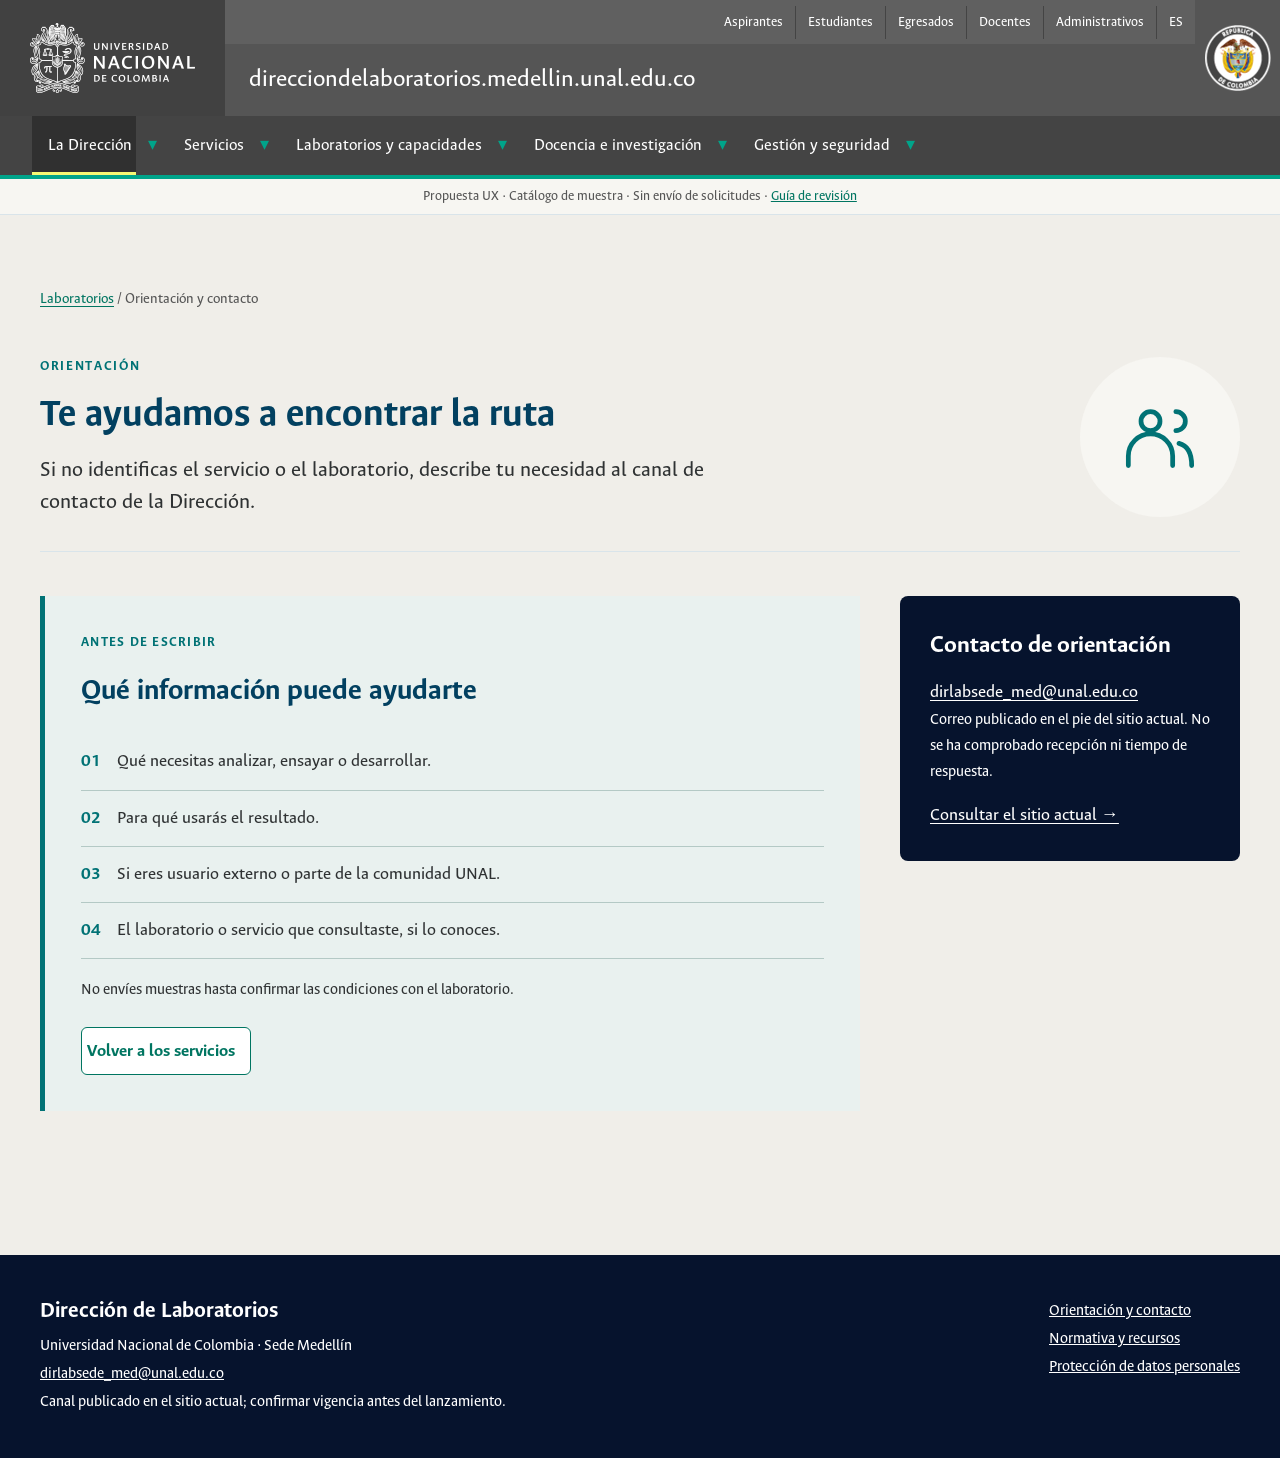
==== commit 625b33d9: "Ajustes de revisión: menú sin Inicio, cifras en el hero y laboratorios sin bloque 'También puedes ex" ====
--- a/mockups/contacto.html
+++ b/mockups/contacto.html
@@ -1 +1 @@
-<!doctype html><html lang="es"><head><meta charset="utf-8"><meta name="viewport" content="width=device-width,initial-scale=1"><meta name="robots" content="noindex,nofollow"><title>Orientación y contacto · Propuesta DIRLAB</title><link rel="stylesheet" href="assets/fonts.css"><link rel="stylesheet" href="assets/sede-base.css"><link rel="stylesheet" href="assets/dirlab.css"><link rel="stylesheet" href="assets/preview.css"><script defer src="assets/catalogo.js"></script><script defer src="assets/prototipo.js"></script></head><body class="dl-preview"><a class="preview-skip" href="#contenido">Saltar al contenido</a><header class="preview-header"><a class="preview-logo" href="https://unal.edu.co/"><img src="assets/escudoUnal.png" alt="Universidad Nacional de Colombia"></a><nav class="preview-audiences" aria-label="Públicos institucionales"><a href="https://aspirantes.unal.edu.co/">Aspirantes</a><a href="https://medellin.unal.edu.co/estudiantes/">Estudiantes</a><a href="https://medellin.unal.edu.co/egresados">Egresados</a><a href="https://medellin.unal.edu.co/docentes/">Docentes</a><a href="https://medellin.unal.edu.co/administrativos/">Administrativos</a><span style="padding:6px 12px">ES</span></nav><div class="preview-domain"><a href="index.html">direcciondelaboratorios.medellin.unal.edu.co</a></div><div class="preview-seal"><img src="assets/sealColombia.png" alt="Escudo de la República de Colombia"></div></header><nav class="preview-nav" aria-label="Navegación de Laboratorios"><a href="index.html">Inicio</a><a href="servicios.html">Servicios</a><a href="laboratorios.html">Laboratorios y capacidades</a><a href="docencia.html">Docencia e investigación</a><a href="gestion.html">Gestión y seguridad</a><a href="direccion.html" aria-current="page">La Dirección</a><details><summary>Menú de Laboratorios</summary><a href="index.html">Inicio</a><a href="servicios.html">Servicios</a><a href="laboratorios.html">Laboratorios y capacidades</a><a href="docencia.html">Docencia e investigación</a><a href="gestion.html">Gestión y seguridad</a><a href="direccion.html" aria-current="page">La Dirección</a></details></nav><div class="preview-notice">Propuesta UX · Catálogo de muestra · Sin envío de solicitudes · <a href="../index.html">Guía de revisión</a></div><main id="contenido" class="dirlab unal-page sede-article" data-page="contacto"><div class="dl-wrap"><nav class="dl-breadcrumb" aria-label="Migas de pan"><a href="index.html">Laboratorios</a> / Orientación y contacto</nav><div class="dl-page-intro"><div><p class="dl-eyebrow">Orientación</p><h1>Te ayudamos a encontrar la ruta</h1><p class="dl-intro">Si no identificas el servicio o el laboratorio, describe tu necesidad al canal de contacto de la Dirección.</p></div><div class="dl-intro-symbol"><span class="dl-icon" aria-hidden="true"><svg viewBox="0 0 24 24" fill="none" stroke="currentColor" stroke-width="1.5" stroke-linecap="round" stroke-linejoin="round"><circle cx="9" cy="7" r="3"/><path d="M2 21v-3a7 7 0 0 1 14 0v3M17 4a3 3 0 0 1 0 6m1 4q4 1 4 7"/></svg></span></div></div><div class="dl-detail"><section class="inside-block inside-process"><p class="inside-label">Antes de escribir</p><h2>Qué información puede ayudarte</h2><ul><li>Qué necesitas analizar, ensayar o desarrollar.</li><li>Para qué usarás el resultado.</li><li>Si eres usuario externo o parte de la comunidad UNAL.</li><li>El laboratorio o servicio que consultaste, si lo conoces.</li></ul><p>No envíes muestras hasta confirmar las condiciones con el laboratorio.</p><div class="dl-actions"><a href="servicios.html" class="unal-btn unal-btn--secondary">Volver a los servicios</a></div></section><aside class="dl-panel"><h2>Contacto de orientación</h2><a href="mailto:dirlabsede_med@unal.edu.co">dirlabsede_med@unal.edu.co</a><p>Correo publicado en el pie del sitio actual. No se ha comprobado recepción ni tiempo de respuesta.</p><a href="https://direcciondelaboratorios.medellin.unal.edu.co/">Consultar el sitio actual →</a></aside></div></div></main><footer class="preview-footer"><div><strong>Dirección de Laboratorios</strong><p>Universidad Nacional de Colombia · Sede Medellín</p><p><a href="mailto:dirlabsede_med@unal.edu.co">dirlabsede_med@unal.edu.co</a></p><p>Canal publicado en el sitio actual; confirmar vigencia antes del lanzamiento.</p></div><div><p><a href="contacto.html">Orientación y contacto</a></p><p><a href="recursos.html">Normativa y recursos</a></p><p><a href="https://unal.edu.co/tratamiento-de-datos-personales.html">Protección de datos personales</a></p></div></footer></body></html>+<!doctype html><html lang="es"><head><meta charset="utf-8"><meta name="viewport" content="width=device-width,initial-scale=1"><meta name="robots" content="noindex,nofollow"><title>Orientación y contacto · Propuesta DIRLAB</title><link rel="stylesheet" href="assets/fonts.css"><link rel="stylesheet" href="assets/sede-base.css"><link rel="stylesheet" href="assets/dirlab.css"><link rel="stylesheet" href="assets/preview.css"><script defer src="assets/catalogo.js"></script><script defer src="assets/prototipo.js"></script></head><body class="dl-preview"><a class="preview-skip" href="#contenido">Saltar al contenido</a><header class="preview-header"><a class="preview-logo" href="https://unal.edu.co/"><img src="assets/escudoUnal.png" alt="Universidad Nacional de Colombia"></a><nav class="preview-audiences" aria-label="Públicos institucionales"><a href="https://aspirantes.unal.edu.co/">Aspirantes</a><a href="https://medellin.unal.edu.co/estudiantes/">Estudiantes</a><a href="https://medellin.unal.edu.co/egresados">Egresados</a><a href="https://medellin.unal.edu.co/docentes/">Docentes</a><a href="https://medellin.unal.edu.co/administrativos/">Administrativos</a><span style="padding:6px 12px">ES</span></nav><div class="preview-domain"><a href="index.html">direcciondelaboratorios.medellin.unal.edu.co</a></div><div class="preview-seal"><img src="assets/sealColombia.png" alt="Escudo de la República de Colombia"></div></header><nav class="preview-nav" aria-label="Navegación de Laboratorios"><div class="preview-desktop"><div class="preview-nav-item"><a href="direccion.html" aria-current="page">La Dirección</a><details class="preview-dropdown"><summary aria-label="Submenú de La Dirección"><span aria-hidden="true">▾</span></summary><div class="preview-submenu"><a href="direccion.html">Conoce la Dirección</a><a href="direccion.html#impacto">Proyectos e impacto</a><a href="contacto.html">Orientación y contacto</a></div></details></div><div class="preview-nav-item"><a href="servicios.html">Servicios</a><details class="preview-dropdown"><summary aria-label="Submenú de Servicios"><span aria-hidden="true">▾</span></summary><div class="preview-submenu"><a href="servicios.html">Buscar servicios</a><a href="solicitar.html">Cómo solicitar un servicio</a><a href="contacto.html">Orientación y contacto</a></div></details></div><div class="preview-nav-item"><a href="laboratorios.html">Laboratorios y capacidades</a><details class="preview-dropdown"><summary aria-label="Submenú de Laboratorios y capacidades"><span aria-hidden="true">▾</span></summary><div class="preview-submenu"><a href="laboratorios.html">Directorio por facultad</a><a href="index.html#necesidades">Explorar por necesidad</a></div></details></div><div class="preview-nav-item"><a href="docencia.html">Docencia e investigación</a><details class="preview-dropdown"><summary aria-label="Submenú de Docencia e investigación"><span aria-hidden="true">▾</span></summary><div class="preview-submenu"><a href="docencia.html">Docencia e investigación</a><a href="docencia.html#practica">Preparar una práctica</a><a href="laboratorios.html">Buscar capacidades</a><a href="seguridad.html">Seguridad y buenas prácticas</a></div></details></div><div class="preview-nav-item"><a href="gestion.html">Gestión y seguridad</a><details class="preview-dropdown"><summary aria-label="Submenú de Gestión y seguridad"><span aria-hidden="true">▾</span></summary><div class="preview-submenu"><a href="gestion.html#apoyo">Apoyo de la Dirección</a><a href="gestion.html#herramientas">Herramientas institucionales</a><a href="seguridad.html">Seguridad y buenas prácticas</a><a href="gestion.html#actualizar">Actualizar información</a><a href="recursos.html">Procedimientos y aplicativos</a></div></details></div></div><details class="preview-mobile"><summary>Menú de Laboratorios</summary><div class="preview-mobile-items"><div class="preview-nav-item"><a href="direccion.html" aria-current="page">La Dirección</a><details class="preview-dropdown"><summary aria-label="Submenú de La Dirección"><span aria-hidden="true">▾</span></summary><div class="preview-submenu"><a href="direccion.html">Conoce la Dirección</a><a href="direccion.html#impacto">Proyectos e impacto</a><a href="contacto.html">Orientación y contacto</a></div></details></div><div class="preview-nav-item"><a href="servicios.html">Servicios</a><details class="preview-dropdown"><summary aria-label="Submenú de Servicios"><span aria-hidden="true">▾</span></summary><div class="preview-submenu"><a href="servicios.html">Buscar servicios</a><a href="solicitar.html">Cómo solicitar un servicio</a><a href="contacto.html">Orientación y contacto</a></div></details></div><div class="preview-nav-item"><a href="laboratorios.html">Laboratorios y capacidades</a><details class="preview-dropdown"><summary aria-label="Submenú de Laboratorios y capacidades"><span aria-hidden="true">▾</span></summary><div class="preview-submenu"><a href="laboratorios.html">Directorio por facultad</a><a href="index.html#necesidades">Explorar por necesidad</a></div></details></div><div class="preview-nav-item"><a href="docencia.html">Docencia e investigación</a><details class="preview-dropdown"><summary aria-label="Submenú de Docencia e investigación"><span aria-hidden="true">▾</span></summary><div class="preview-submenu"><a href="docencia.html">Docencia e investigación</a><a href="docencia.html#practica">Preparar una práctica</a><a href="laboratorios.html">Buscar capacidades</a><a href="seguridad.html">Seguridad y buenas prácticas</a></div></details></div><div class="preview-nav-item"><a href="gestion.html">Gestión y seguridad</a><details class="preview-dropdown"><summary aria-label="Submenú de Gestión y seguridad"><span aria-hidden="true">▾</span></summary><div class="preview-submenu"><a href="gestion.html#apoyo">Apoyo de la Dirección</a><a href="gestion.html#herramientas">Herramientas institucionales</a><a href="seguridad.html">Seguridad y buenas prácticas</a><a href="gestion.html#actualizar">Actualizar información</a><a href="recursos.html">Procedimientos y aplicativos</a></div></details></div></div></details></nav><div class="preview-notice">Propuesta UX · Catálogo de muestra · Sin envío de solicitudes · <a href="../index.html">Guía de revisión</a></div><main id="contenido" class="dirlab unal-page sede-article" data-page="contacto"><div class="dl-wrap"><nav class="dl-breadcrumb" aria-label="Migas de pan"><a href="index.html">Laboratorios</a> / Orientación y contacto</nav><div class="dl-page-intro"><div><p class="dl-eyebrow">Orientación</p><h1>Te ayudamos a encontrar la ruta</h1><p class="dl-intro">Si no identificas el servicio o el laboratorio, describe tu necesidad al canal de contacto de la Dirección.</p></div><div class="dl-intro-symbol"><span class="dl-icon" aria-hidden="true"><svg viewBox="0 0 24 24" fill="none" stroke="currentColor" stroke-width="1.5" stroke-linecap="round" stroke-linejoin="round"><circle cx="9" cy="7" r="3"/><path d="M2 21v-3a7 7 0 0 1 14 0v3M17 4a3 3 0 0 1 0 6m1 4q4 1 4 7"/></svg></span></div></div><div class="dl-detail"><section class="inside-block inside-process"><p class="inside-label">Antes de escribir</p><h2>Qué información puede ayudarte</h2><ul><li>Qué necesitas analizar, ensayar o desarrollar.</li><li>Para qué usarás el resultado.</li><li>Si eres usuario externo o parte de la comunidad UNAL.</li><li>El laboratorio o servicio que consultaste, si lo conoces.</li></ul><p>No envíes muestras hasta confirmar las condiciones con el laboratorio.</p><div class="dl-actions"><a href="servicios.html" class="unal-btn unal-btn--secondary">Volver a los servicios</a></div></section><aside class="dl-panel"><h2>Contacto de orientación</h2><a href="mailto:dirlabsede_med@unal.edu.co">dirlabsede_med@unal.edu.co</a><p>Correo publicado en el pie del sitio actual. No se ha comprobado recepción ni tiempo de respuesta.</p><a href="https://direcciondelaboratorios.medellin.unal.edu.co/">Consultar el sitio actual →</a></aside></div></div></main><footer class="preview-footer"><div><strong>Dirección de Laboratorios</strong><p>Universidad Nacional de Colombia · Sede Medellín</p><p><a href="mailto:dirlabsede_med@unal.edu.co">dirlabsede_med@unal.edu.co</a></p><p>Canal publicado en el sitio actual; confirmar vigencia antes del lanzamiento.</p></div><div><p><a href="contacto.html">Orientación y contacto</a></p><p><a href="recursos.html">Normativa y recursos</a></p><p><a href="https://unal.edu.co/tratamiento-de-datos-personales.html">Protección de datos personales</a></p></div></footer></body></html>
--- a/mockups/assets/dirlab.css
+++ b/mockups/assets/dirlab.css
@@ -92,3 +92,10 @@
 .dirlab[data-page="contacto"] .inside-process li:before{counter-increment:contact;content:"0" counter(contact);color:var(--unal-azul-subtitulo);font-weight:bold}
 @media(max-width:800px){.dirlab .inside-story-layout{grid-template-columns:1fr}.dirlab .inside-tools{padding:28px!important}}
 @media(max-width:700px){.dirlab:not([data-page="index"]) .dl-page-intro{gap:24px;margin-bottom:28px;padding-top:0}.dirlab:not([data-page="index"]) .dl-page-intro--photo img{height:220px}.dirlab .inside-block{padding:26px 20px!important;margin-top:36px!important}.dirlab .inside-overview,.dirlab .inside-story,.dirlab .inside-archive{padding-inline:0!important}.dirlab .inside-story-layout .dl-panel{padding:24px}.dirlab .inside-story-layout img{height:230px}.dirlab .inside-choices{gap:16px}.dirlab .inside-choices a.sede-card{padding:24px}.dirlab:not([data-page="index"]) .dl-detail aside{order:0}.dirlab .inside-block>h2,.dirlab:not([data-page="index"]) .dl-section-head h2{font-size:27px}.dirlab[data-page="servicios"] .dl-search,.dirlab[data-page="laboratorios"] .dl-search{padding:24px 20px}.dirlab[data-page="servicios"] .dl-result{padding:24px 20px}.dirlab .inside-process .dl-steps li{padding-left:56px}}
+/* Cifras del Sistema de Laboratorios en el hero del inicio */
+.dirlab .home-cifras{position:absolute;top:50%;right:max(48px,calc((100% - 1344px)/2));transform:translateY(-50%);width:min(360px,34%);padding:24px 28px;background:rgba(18,84,40,.88);border:1px solid rgba(255,255,255,.25);border-radius:6px;color:var(--unal-blanco)}
+.dirlab .home-cifras h2{font-size:17px;line-height:1.3;font-weight:700;color:var(--unal-blanco);margin:0 0 16px}
+.dirlab .home-cifras dl{margin:0;display:grid;gap:14px}
+.dirlab .home-cifras dt{font-size:clamp(26px,2.4vw,34px);line-height:1.1;font-weight:700;color:#f2c230}
+.dirlab .home-cifras dd{margin:2px 0 0;font-size:14px;line-height:1.35;color:var(--unal-blanco)}
+@media(max-width:700px){.dirlab .home-panorama figcaption{bottom:auto;height:330px}.dirlab .home-cifras{position:static;transform:none;width:auto;border-radius:0;border:0;padding:24px 20px}}
--- a/mockups/assets/preview.css
+++ b/mockups/assets/preview.css
@@ -4,3 +4,19 @@
 @media(max-width:700px){.dl-preview .preview-header{grid-template-columns:155px 1fr 58px;min-height:120px}.dl-preview .preview-logo{padding:16px 8px}.dl-preview .preview-logo img{width:135px;height:auto}.dl-preview .preview-seal img{width:46px}.dl-preview .preview-audiences{display:none}.dl-preview .preview-domain{font-size:16px;grid-row:1/3;padding:16px 8px}.dl-preview .preview-nav{display:block;padding:0}.dl-preview .preview-nav>a{display:none}.dl-preview .preview-nav details{display:block}.dl-preview .preview-nav summary{padding:14px 20px;cursor:pointer}.dl-preview .preview-nav details a{display:block;padding:12px 20px}.dl-preview .preview-footer{display:block;padding:32px 20px}.dl-preview .preview-footer>div+div{margin-top:24px}}
 @media print{.preview-nav,.preview-notice{display:none!important}.dl-preview .preview-header{print-color-adjust:exact}.dirlab .dl-wrap{padding:20px}.dirlab a{color:inherit}.dirlab .dl-section,.dirlab .dl-result{break-inside:avoid}}
 .dl-preview .preview-nav summary{color:#fff}.dl-preview .preview-nav summary:focus-visible{outline:3px solid #F7F874;outline-offset:-4px}
+/* Submenús institucionales de demostración: enlace de sección + control nativo. */
+.dl-preview .preview-nav{position:relative;z-index:110}
+.dl-preview .preview-desktop{display:flex;align-items:stretch;width:100%}
+.dl-preview .preview-nav-item{display:flex;align-items:stretch;position:relative}
+.dl-preview .preview-nav-item>a{display:flex;align-items:center;padding-right:4px}
+.dl-preview .preview-nav .preview-dropdown{display:block;position:static}
+.dl-preview .preview-dropdown>summary{list-style:none;padding:16px 8px;min-width:32px;min-height:48px;color:var(--unal-verde-teal);cursor:pointer;display:flex;align-items:center;justify-content:center}
+.dl-preview .preview-dropdown>summary::-webkit-details-marker{display:none}
+.dl-preview .preview-dropdown[open]>summary{background:#303030}
+.dl-preview .preview-dropdown[open]>summary span{transform:rotate(180deg)}
+.dl-preview .preview-submenu{position:absolute;top:100%;left:0;min-width:260px;max-width:320px;background:#555;box-shadow:0 8px 16px #0003;padding:8px 0;border-bottom:3px solid var(--unal-verde-teal)}
+.dl-preview .preview-nav-item:last-child .preview-submenu{left:auto;right:0}
+.dl-preview .preview-nav .preview-submenu a{display:block;font-size:16px;padding:12px 18px;line-height:1.3;color:white;white-space:normal}
+.dl-preview .preview-submenu a:hover{background:#393939;text-decoration:underline}
+.dl-preview .preview-nav .preview-mobile{display:none}
+@media(max-width:1100px){.dl-preview .preview-desktop{display:none}.dl-preview .preview-nav{display:block;padding:0}.dl-preview .preview-nav .preview-mobile{display:block}.dl-preview .preview-mobile>summary{padding:14px 20px;cursor:pointer;color:white}.dl-preview .preview-mobile-items>.preview-nav-item{display:grid;grid-template-columns:1fr 48px;border-top:1px solid #ffffff20}.dl-preview .preview-mobile-items>a{display:block;padding:14px 20px}.dl-preview .preview-mobile .preview-nav-item>a{padding:14px 20px}.dl-preview .preview-mobile .preview-dropdown{display:contents}.dl-preview .preview-mobile .preview-dropdown>summary{grid-column:2;grid-row:1;padding:14px;min-height:48px}.dl-preview .preview-mobile .preview-submenu{position:static;grid-column:1/-1;max-width:none;min-width:0;width:100%;box-shadow:none;background:#505050}.dl-preview .preview-mobile .preview-submenu a{padding:14px 32px}.dl-preview .preview-mobile .preview-dropdown:not([open])>.preview-submenu{display:none}}
